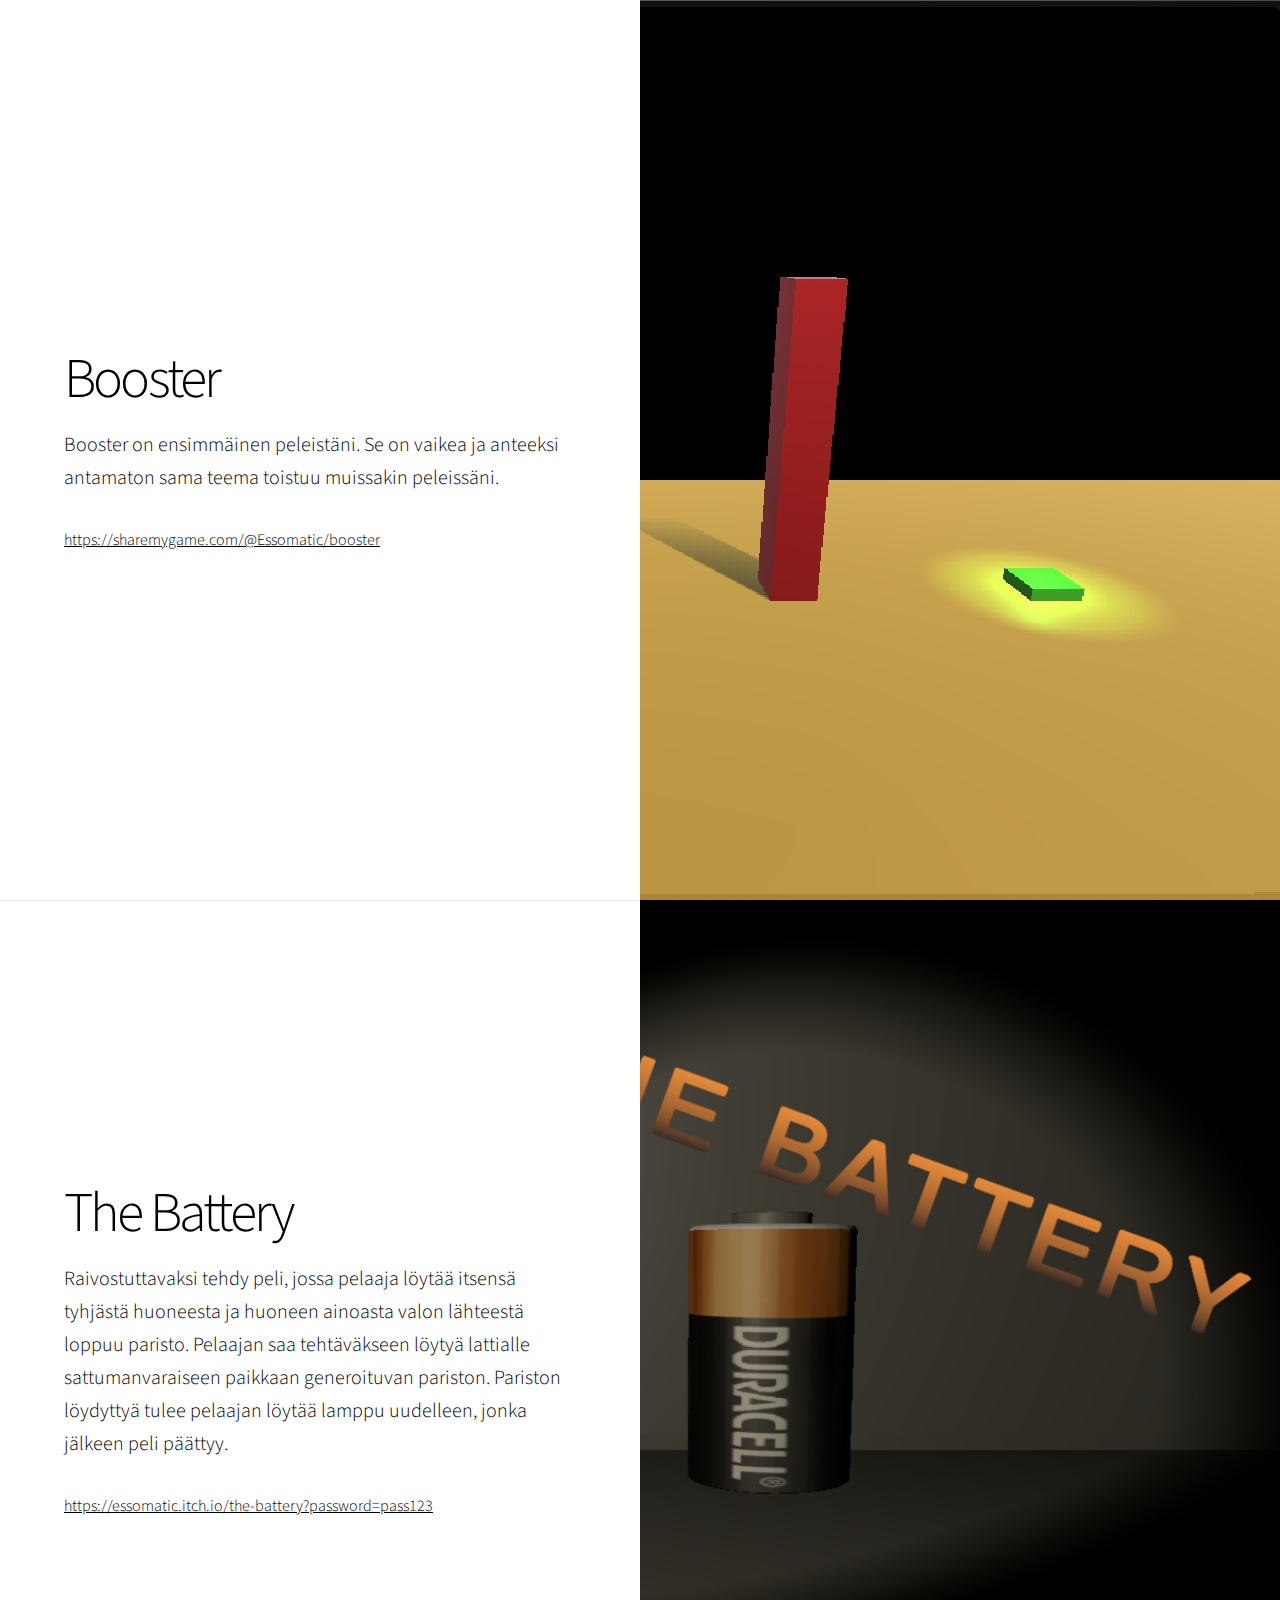
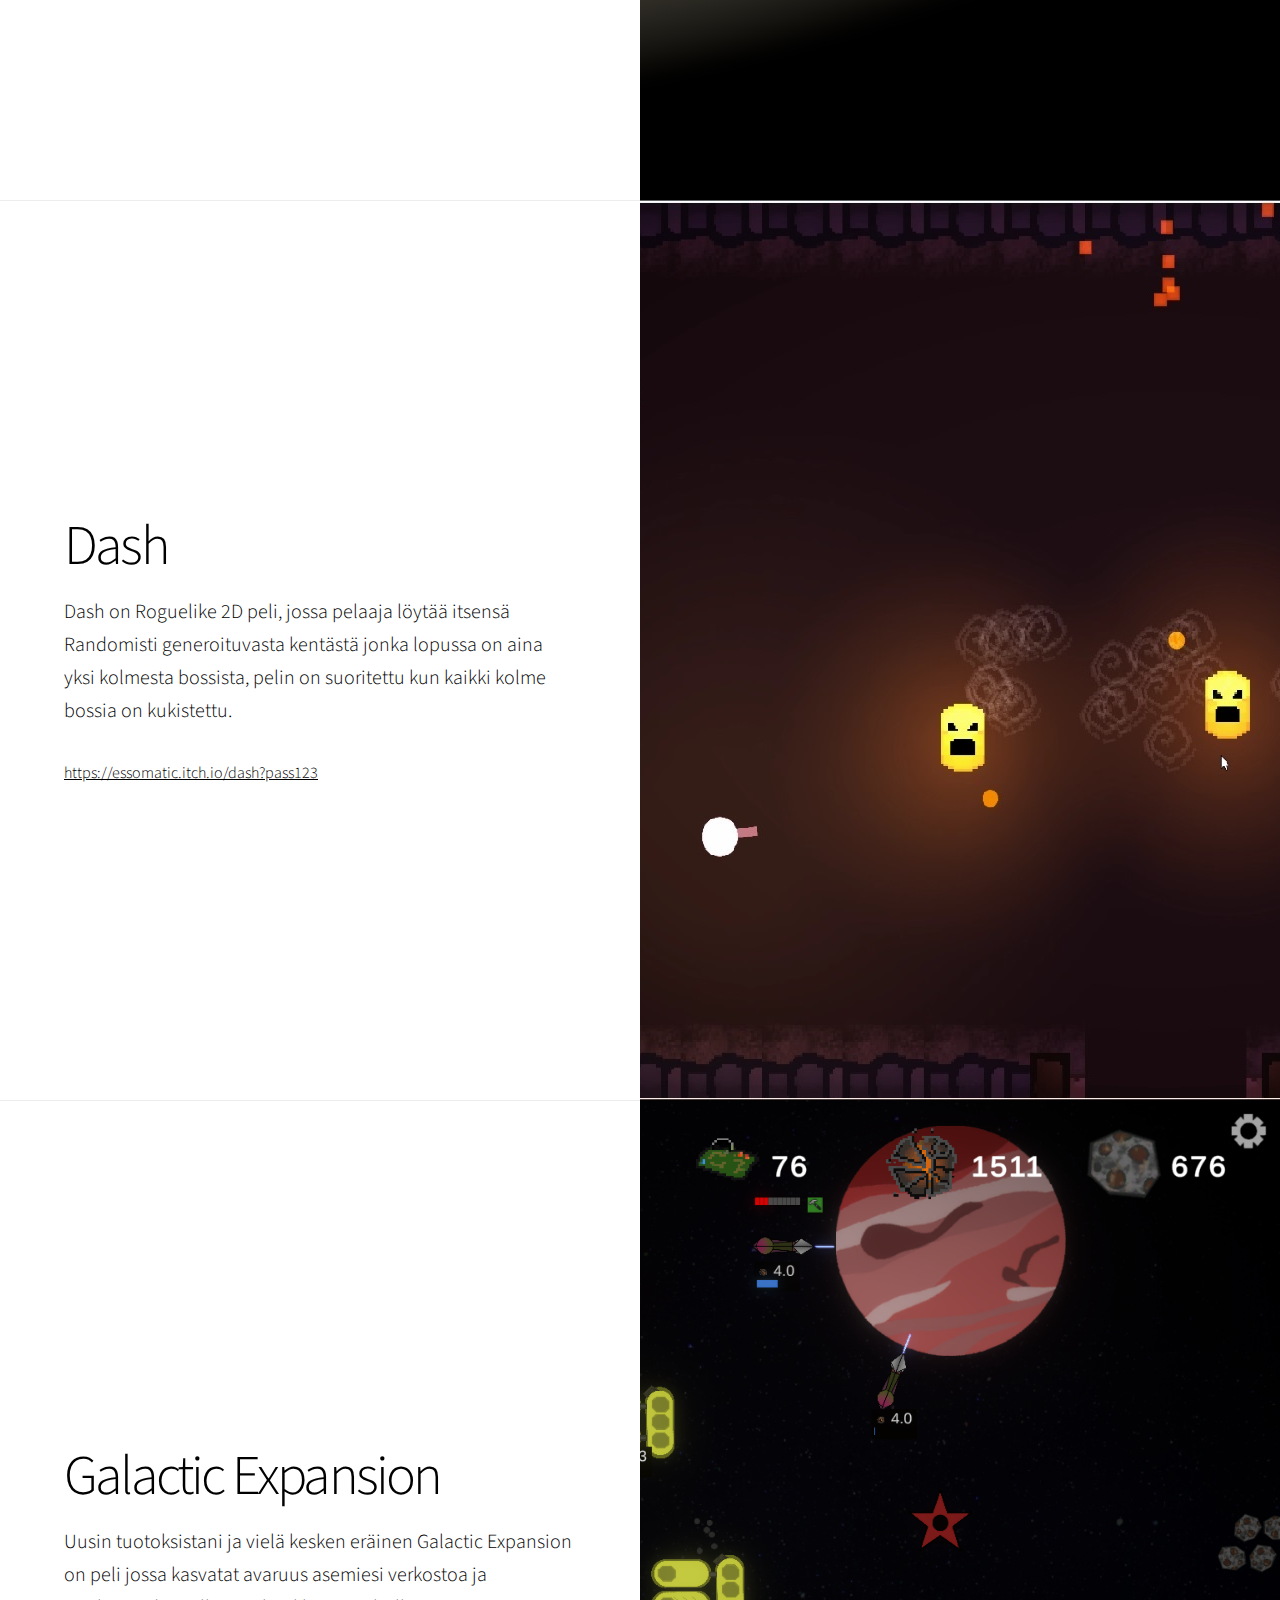
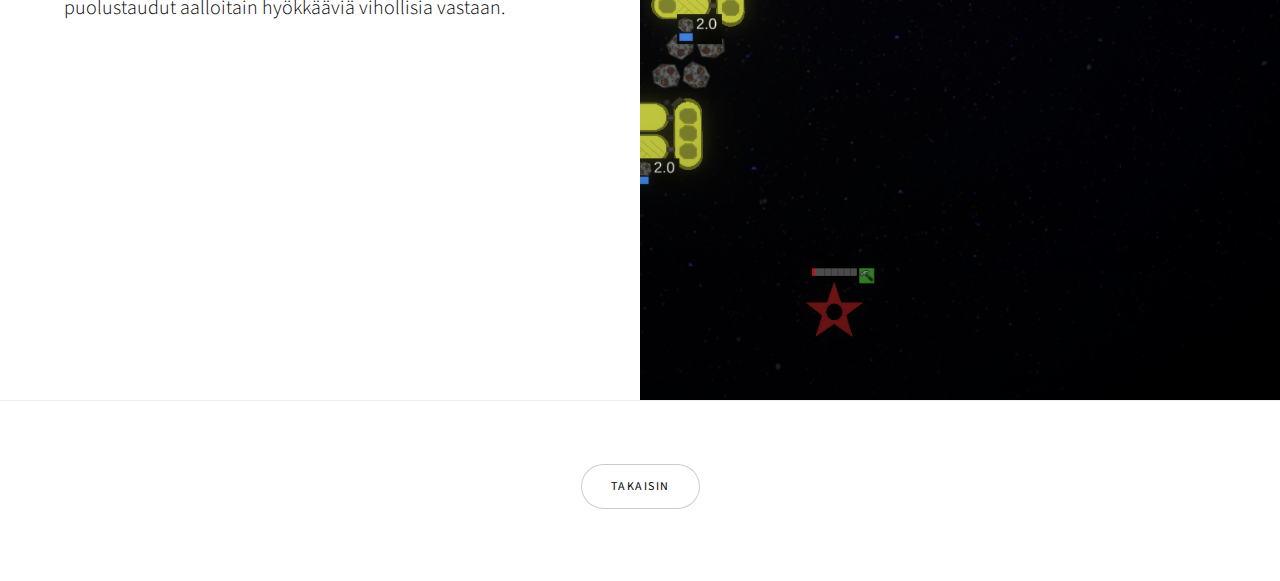
==== Games.html @ 754f5ac3 "Add files via upload" ====
<!DOCTYPE HTML>
<html>
	<head>
		<title>Portfolio</title>
		<meta charset="utf-8" />
		<meta name="viewport" content="width=device-width, initial-scale=1, user-scalable=no" />
		<link rel="stylesheet" href="assets/css/main.css" />
		<noscript><link rel="stylesheet" href="assets/css/noscript.css" /></noscript>
	</head>
	<body class="is-preload">

		<!-- Wrapper -->
			<div id="wrapper" class="divided">

					<section class="banner style1 orient-left content-align-left image-position-right fullscreen onload-image-fade-in onload-content-fade-right">
						<div class="content">
							<h1>Booster</h1>
							<p class="major">Booster on ensimmäinen peleistäni. Se on vaikea ja anteeksi antamaton sama teema toistuu muissakin peleissäni.</p>
							<a href="https://sharemygame.com/@Essomatic/booster">https://sharemygame.com/@Essomatic/booster</a>
							<ul class="actions stacked">
							</ul>
						</div>
						<div class="image">
							<img src="images/Booster.jpg" alt="" />
						</div>						
					</section>	

					<section class="banner style1 orient-left content-align-left image-position-right fullscreen onload-image-fade-in onload-content-fade-right">
						<div class="content">
							<h1>The Battery</h1>
							<p class="major">Raivostuttavaksi tehdy peli, jossa pelaaja löytää itsensä tyhjästä huoneesta ja huoneen ainoasta valon lähteestä loppuu paristo. Pelaajan saa tehtäväkseen löytyä lattialle sattumanvaraiseen paikkaan generoituvan pariston. Pariston löydyttyä tulee pelaajan löytää lamppu uudelleen, jonka jälkeen peli päättyy.</p>
							<a href="https://essomatic.itch.io/the-battery?password=pass123">https://essomatic.itch.io/the-battery?password=pass123</a>
							<ul class="actions stacked">
							</ul>
						</div>
						<div class="image">
							<img src="images/Batter2.png" alt="" />
						</div>
						
					</section>		

					<section class="banner style1 orient-left content-align-left image-position-right fullscreen onload-image-fade-in onload-content-fade-right">
						<div class="content">
							<h1>Dash</h1>
							<p class="major">Dash on Roguelike 2D peli, jossa pelaaja löytää itsensä Randomisti generoituvasta kentästä jonka lopussa on aina yksi kolmesta bossista, pelin on suoritettu kun kaikki kolme bossia on kukistettu.</p>
							<a href="https://essomatic.itch.io/dash?pass123">https://essomatic.itch.io/dash?pass123</a>
							<ul class="actions stacked">
							</ul>
						</div>
						<div class="image">
							<img src="images/Dash2.jpg" alt="" />
						</div>
					</section>	
	
					<section class="banner style1 orient-left content-align-left image-position-right fullscreen onload-image-fade-in onload-content-fade-right">
						<div class="content">
							<h1>Galactic Expansion</h1>
							<p class="major">Uusin tuotoksistani ja vielä kesken eräinen Galactic Expansion on peli jossa kasvatat avaruus asemiesi verkostoa ja puolustaudut aalloitain hyökkääviä vihollisia vastaan.  </p>
							<ul class="actions stacked">
							</ul>
						</div>
						<div class="image">
							<img src="images/GalacticExpansion.png" alt="" />
						</div>

					</section>	

					<!-- Six -->
					<section class="wrapper style1 align-center">
						<div class="inner">
							<ul class="actions stacked">
								<li><a href="/index.html" class="button">Takaisin</a></li>
							</ul>

						</div>
					</section>
			</div>

		<!-- Scripts -->
			<script src="assets/js/jquery.min.js"></script>
			<script src="assets/js/jquery.scrollex.min.js"></script>
			<script src="assets/js/jquery.scrolly.min.js"></script>
			<script src="assets/js/browser.min.js"></script>
			<script src="assets/js/breakpoints.min.js"></script>
			<script src="assets/js/util.js"></script>
			<script src="assets/js/main.js"></script>

	</body>
</html>
---- assets/css/main.css ----
@import url(fontawesome-all.min.css);
@import url("https://fonts.googleapis.com/css?family=Source+Sans+Pro:300,300i,400,400i");

/*
	Story by HTML5 UP
	html5up.net | @ajlkn
	Free for personal and commercial use under the CCA 3.0 license (html5up.net/license)
*/

html, body, div, span, applet, object,
iframe, h1, h2, h3, h4, h5, h6, p, blockquote,
pre, a, abbr, acronym, address, big, cite,
code, del, dfn, em, img, ins, kbd, q, s, samp,
small, strike, strong, sub, sup, tt, var, b,
u, i, center, dl, dt, dd, ol, ul, li, fieldset,
form, label, legend, table, caption, tbody,
tfoot, thead, tr, th, td, article, aside,
canvas, details, embed, figure, figcaption,
footer, header, hgroup, menu, nav, output, ruby,
section, summary, time, mark, audio, video {
	margin: 0;
	padding: 0;
	border: 0;
	font-size: 100%;
	font: inherit;
	vertical-align: baseline;}

article, aside, details, figcaption, figure,
footer, header, hgroup, menu, nav, section {
	display: block;}

body {
	line-height: 1;
}

ol, ul {
	list-style: none;
}

blockquote, q {
	quotes: none;
}

	blockquote:before, blockquote:after, q:before, q:after {
		content: '';
		content: none;
	}

table {
	border-collapse: collapse;
	border-spacing: 0;
}

body {
	-webkit-text-size-adjust: none;
}

mark {
	background-color: transparent;
	color: inherit;
}

input::-moz-focus-inner {
	border: 0;
	padding: 0;
}

input, select, textarea {
	-moz-appearance: none;
	-webkit-appearance: none;
	-ms-appearance: none;
	appearance: none;
}

/* Basic */

	@-ms-viewport {
		width: device-width;
	}

	body {
		-ms-overflow-style: scrollbar;
	}

	@media screen and (max-width: 480px) {

		html, body {
			min-width: 320px;
		}

	}

	html {
		box-sizing: border-box;
	}

	*, *:before, *:after {
		box-sizing: inherit;
	}

	body {
		background: #ffffff;
	}

		body.is-preload *, body.is-preload *:before, body.is-preload *:after {
			-moz-animation: none !important;
			-webkit-animation: none !important;
			-ms-animation: none !important;
			animation: none !important;
			-moz-transition: none !important;
			-webkit-transition: none !important;
			-ms-transition: none !important;
			transition: none !important;
		}

/* Type */

	html {
		font-size: 18pt;
	}

		@media screen and (max-width: 1680px) {

			html {
				font-size: 14pt;
			}

		}

		@media screen and (max-width: 1280px) {

			html {
				font-size: 12pt;
			}

		}

		@media screen and (max-width: 736px) {

			html {
				font-size: 11pt;
			}

		}

		@media screen and (max-width: 360px) {

			html {
				font-size: 10pt;
			}

		}

	body {
		background-color: #ffffff;
		color: #000000;
	}

	body, input, select, textarea {
		font-family: "Source Sans Pro", Helvetica, sans-serif;
		font-size: 1rem;
		font-weight: 300;
		line-height: 1.65;
	}

	a {
		-moz-transition: color 0.2s ease-in-out;
		-webkit-transition: color 0.2s ease-in-out;
		-ms-transition: color 0.2s ease-in-out;
		transition: color 0.2s ease-in-out;
		text-decoration: underline;
	}

		a:hover {
			text-decoration: none;
		}

	strong, b {
		font-weight: 400;
	}

	em, i {
		font-style: italic;
	}

	p {
		margin: 0 0 2rem 0;
	}

		p.major {
			font-size: 1.25rem;
		}

	h1, h2, h3, h4, h5, h6 {
		font-weight: 300;
		line-height: 1.375;
		letter-spacing: -0.05em;
		margin: 0 0 1rem 0;
	}

		h1 a, h2 a, h3 a, h4 a, h5 a, h6 a {
			color: inherit;
			text-decoration: none;
		}

	h1 {
		font-size: 3.5rem;
		line-height: 1.2;
	}

	h2 {
		font-size: 2.25rem;
	}

	h3 {
		font-size: 1.5rem;
	}

	h4 {
		font-size: 1.1rem;
	}

	h5 {
		font-size: 0.9rem;
	}

	h6 {
		font-size: 0.7rem;
	}

	sub {
		font-size: 0.8rem;
		position: relative;
		top: 0.5rem;
	}

	sup {
		font-size: 0.8rem;
		position: relative;
		top: -0.5rem;
	}

	blockquote {
		border-left: solid 4px;
		font-style: italic;
		margin: 0 0 2rem 0;
		padding: 0.5rem 0 0.5rem 2rem;
	}

	code {
		border-radius: 4px;
		font-family: "Courier New", monospace;
		font-size: 0.9em;
		margin: 0 0.25rem;
		padding: 0.25rem 0.325rem;
	}

	pre {
		-webkit-overflow-scrolling: touch;
		font-family: "Courier New", monospace;
		font-size: 0.9em;
		margin: 0 0 2rem 0;
	}

		pre code {
			display: block;
			line-height: 1.5;
			padding: 0.75rem 1rem;
			overflow-x: auto;
		}

	hr {
		border: 0;
		border-bottom: solid 1px;
		margin: 2.5rem 0;
	}

		hr.major {
			margin: 3.5rem 0;
		}

	.align-left {
		text-align: left;
	}

	.align-center {
		text-align: center;
	}

	.align-right {
		text-align: right;
	}

	@media screen and (max-width: 736px) {

		p.major {
			font-size: 1.1rem;
		}

		h1 {
			font-size: 2.5rem;
		}

		h2 {
			font-size: 2rem;
		}

		h3 {
			font-size: 1.25rem;
		}

		h4 {
			font-size: 1rem;
		}

	}

	input, select, textarea {
		color: #000000;
	}

	a {
		color: #000000;
	}

		a:hover {
			color: #47D3E5;
		}

	strong, b {
		color: #000000;
	}

	h1, h2, h3, h4, h5, h6 {
		color: #000000;
	}

	blockquote {
		border-left-color: rgba(0, 0, 0, 0.2);
	}

	code {
		background: rgba(0, 0, 0, 0.05);
		border-color: rgba(0, 0, 0, 0.2);
	}

	hr {
		border-bottom-color: rgba(0, 0, 0, 0.2);
	}

/* Row */

	.row {
		display: flex;
		flex-wrap: wrap;
		box-sizing: border-box;
		align-items: stretch;
	}

		.row > * {
			box-sizing: border-box;
		}

		.row.gtr-uniform > * > :last-child {
			margin-bottom: 0;
		}

		.row.aln-left {
			justify-content: flex-start;
		}

		.row.aln-center {
			justify-content: center;
		}

		.row.aln-right {
			justify-content: flex-end;
		}

		.row.aln-top {
			align-items: flex-start;
		}

		.row.aln-middle {
			align-items: center;
		}

		.row.aln-bottom {
			align-items: flex-end;
		}

		.row > .imp {
			order: -1;
		}

		.row > .col-1 {
			width: 8.33333%;
		}

		.row > .off-1 {
			margin-left: 8.33333%;
		}

		.row > .col-2 {
			width: 16.66667%;
		}

		.row > .off-2 {
			margin-left: 16.66667%;
		}

		.row > .col-3 {
			width: 25%;
		}

		.row > .off-3 {
			margin-left: 25%;
		}

		.row > .col-4 {
			width: 33.33333%;
		}

		.row > .off-4 {
			margin-left: 33.33333%;
		}

		.row > .col-5 {
			width: 41.66667%;
		}

		.row > .off-5 {
			margin-left: 41.66667%;
		}

		.row > .col-6 {
			width: 50%;
		}

		.row > .off-6 {
			margin-left: 50%;
		}

		.row > .col-7 {
			width: 58.33333%;
		}

		.row > .off-7 {
			margin-left: 58.33333%;
		}

		.row > .col-8 {
			width: 66.66667%;
		}

		.row > .off-8 {
			margin-left: 66.66667%;
		}

		.row > .col-9 {
			width: 75%;
		}

		.row > .off-9 {
			margin-left: 75%;
		}

		.row > .col-10 {
			width: 83.33333%;
		}

		.row > .off-10 {
			margin-left: 83.33333%;
		}

		.row > .col-11 {
			width: 91.66667%;
		}

		.row > .off-11 {
			margin-left: 91.66667%;
		}

		.row > .col-12 {
			width: 100%;
		}

		.row > .off-12 {
			margin-left: 100%;
		}

		.row.gtr-0 {
			margin-top: 0;
			margin-left: 0rem;
		}

			.row.gtr-0 > * {
				padding: 0 0 0 0rem;
			}

			.row.gtr-0.gtr-uniform {
				margin-top: 0rem;
			}

				.row.gtr-0.gtr-uniform > * {
					padding-top: 0rem;
				}

		.row.gtr-25 {
			margin-top: 0;
			margin-left: -0.5rem;
		}

			.row.gtr-25 > * {
				padding: 0 0 0 0.5rem;
			}

			.row.gtr-25.gtr-uniform {
				margin-top: -0.5rem;
			}

				.row.gtr-25.gtr-uniform > * {
					padding-top: 0.5rem;
				}

		.row.gtr-50 {
			margin-top: 0;
			margin-left: -1rem;
		}

			.row.gtr-50 > * {
				padding: 0 0 0 1rem;
			}

			.row.gtr-50.gtr-uniform {
				margin-top: -1rem;
			}

				.row.gtr-50.gtr-uniform > * {
					padding-top: 1rem;
				}

		.row {
			margin-top: 0;
			margin-left: -2rem;
		}

			.row > * {
				padding: 0 0 0 2rem;
			}

			.row.gtr-uniform {
				margin-top: -2rem;
			}

				.row.gtr-uniform > * {
					padding-top: 2rem;
				}

		.row.gtr-150 {
			margin-top: 0;
			margin-left: -3rem;
		}

			.row.gtr-150 > * {
				padding: 0 0 0 3rem;
			}

			.row.gtr-150.gtr-uniform {
				margin-top: -3rem;
			}

				.row.gtr-150.gtr-uniform > * {
					padding-top: 3rem;
				}

		.row.gtr-200 {
			margin-top: 0;
			margin-left: -4rem;
		}

			.row.gtr-200 > * {
				padding: 0 0 0 4rem;
			}

			.row.gtr-200.gtr-uniform {
				margin-top: -4rem;
			}

				.row.gtr-200.gtr-uniform > * {
					padding-top: 4rem;
				}

		@media screen and (max-width: 1680px) {

			.row {
				display: flex;
				flex-wrap: wrap;
				box-sizing: border-box;
				align-items: stretch;
			}

				.row > * {
					box-sizing: border-box;
				}

				.row.gtr-uniform > * > :last-child {
					margin-bottom: 0;
				}

				.row.aln-left {
					justify-content: flex-start;
				}

				.row.aln-center {
					justify-content: center;
				}

				.row.aln-right {
					justify-content: flex-end;
				}

				.row.aln-top {
					align-items: flex-start;
				}

				.row.aln-middle {
					align-items: center;
				}

				.row.aln-bottom {
					align-items: flex-end;
				}

				.row > .imp-xlarge {
					order: -1;
				}

				.row > .col-1-xlarge {
					width: 8.33333%;
				}

				.row > .off-1-xlarge {
					margin-left: 8.33333%;
				}

				.row > .col-2-xlarge {
					width: 16.66667%;
				}

				.row > .off-2-xlarge {
					margin-left: 16.66667%;
				}

				.row > .col-3-xlarge {
					width: 25%;
				}

				.row > .off-3-xlarge {
					margin-left: 25%;
				}

				.row > .col-4-xlarge {
					width: 33.33333%;
				}

				.row > .off-4-xlarge {
					margin-left: 33.33333%;
				}

				.row > .col-5-xlarge {
					width: 41.66667%;
				}

				.row > .off-5-xlarge {
					margin-left: 41.66667%;
				}

				.row > .col-6-xlarge {
					width: 50%;
				}

				.row > .off-6-xlarge {
					margin-left: 50%;
				}

				.row > .col-7-xlarge {
					width: 58.33333%;
				}

				.row > .off-7-xlarge {
					margin-left: 58.33333%;
				}

				.row > .col-8-xlarge {
					width: 66.66667%;
				}

				.row > .off-8-xlarge {
					margin-left: 66.66667%;
				}

				.row > .col-9-xlarge {
					width: 75%;
				}

				.row > .off-9-xlarge {
					margin-left: 75%;
				}

				.row > .col-10-xlarge {
					width: 83.33333%;
				}

				.row > .off-10-xlarge {
					margin-left: 83.33333%;
				}

				.row > .col-11-xlarge {
					width: 91.66667%;
				}

				.row > .off-11-xlarge {
					margin-left: 91.66667%;
				}

				.row > .col-12-xlarge {
					width: 100%;
				}

				.row > .off-12-xlarge {
					margin-left: 100%;
				}

				.row.gtr-0 {
					margin-top: 0;
					margin-left: 0rem;
				}

					.row.gtr-0 > * {
						padding: 0 0 0 0rem;
					}

					.row.gtr-0.gtr-uniform {
						margin-top: 0rem;
					}

						.row.gtr-0.gtr-uniform > * {
							padding-top: 0rem;
						}

				.row.gtr-25 {
					margin-top: 0;
					margin-left: -0.5rem;
				}

					.row.gtr-25 > * {
						padding: 0 0 0 0.5rem;
					}

					.row.gtr-25.gtr-uniform {
						margin-top: -0.5rem;
					}

						.row.gtr-25.gtr-uniform > * {
							padding-top: 0.5rem;
						}

				.row.gtr-50 {
					margin-top: 0;
					margin-left: -1rem;
				}

					.row.gtr-50 > * {
						padding: 0 0 0 1rem;
					}

					.row.gtr-50.gtr-uniform {
						margin-top: -1rem;
					}

						.row.gtr-50.gtr-uniform > * {
							padding-top: 1rem;
						}

				.row {
					margin-top: 0;
					margin-left: -2rem;
				}

					.row > * {
						padding: 0 0 0 2rem;
					}

					.row.gtr-uniform {
						margin-top: -2rem;
					}

						.row.gtr-uniform > * {
							padding-top: 2rem;
						}

				.row.gtr-150 {
					margin-top: 0;
					margin-left: -3rem;
				}

					.row.gtr-150 > * {
						padding: 0 0 0 3rem;
					}

					.row.gtr-150.gtr-uniform {
						margin-top: -3rem;
					}

						.row.gtr-150.gtr-uniform > * {
							padding-top: 3rem;
						}

				.row.gtr-200 {
					margin-top: 0;
					margin-left: -4rem;
				}

					.row.gtr-200 > * {
						padding: 0 0 0 4rem;
					}

					.row.gtr-200.gtr-uniform {
						margin-top: -4rem;
					}

						.row.gtr-200.gtr-uniform > * {
							padding-top: 4rem;
						}

		}

		@media screen and (max-width: 1280px) {

			.row {
				display: flex;
				flex-wrap: wrap;
				box-sizing: border-box;
				align-items: stretch;
			}

				.row > * {
					box-sizing: border-box;
				}

				.row.gtr-uniform > * > :last-child {
					margin-bottom: 0;
				}

				.row.aln-left {
					justify-content: flex-start;
				}

				.row.aln-center {
					justify-content: center;
				}

				.row.aln-right {
					justify-content: flex-end;
				}

				.row.aln-top {
					align-items: flex-start;
				}

				.row.aln-middle {
					align-items: center;
				}

				.row.aln-bottom {
					align-items: flex-end;
				}

				.row > .imp-large {
					order: -1;
				}

				.row > .col-1-large {
					width: 8.33333%;
				}

				.row > .off-1-large {
					margin-left: 8.33333%;
				}

				.row > .col-2-large {
					width: 16.66667%;
				}

				.row > .off-2-large {
					margin-left: 16.66667%;
				}

				.row > .col-3-large {
					width: 25%;
				}

				.row > .off-3-large {
					margin-left: 25%;
				}

				.row > .col-4-large {
					width: 33.33333%;
				}

				.row > .off-4-large {
					margin-left: 33.33333%;
				}

				.row > .col-5-large {
					width: 41.66667%;
				}

				.row > .off-5-large {
					margin-left: 41.66667%;
				}

				.row > .col-6-large {
					width: 50%;
				}

				.row > .off-6-large {
					margin-left: 50%;
				}

				.row > .col-7-large {
					width: 58.33333%;
				}

				.row > .off-7-large {
					margin-left: 58.33333%;
				}

				.row > .col-8-large {
					width: 66.66667%;
				}

				.row > .off-8-large {
					margin-left: 66.66667%;
				}

				.row > .col-9-large {
					width: 75%;
				}

				.row > .off-9-large {
					margin-left: 75%;
				}

				.row > .col-10-large {
					width: 83.33333%;
				}

				.row > .off-10-large {
					margin-left: 83.33333%;
				}

				.row > .col-11-large {
					width: 91.66667%;
				}

				.row > .off-11-large {
					margin-left: 91.66667%;
				}

				.row > .col-12-large {
					width: 100%;
				}

				.row > .off-12-large {
					margin-left: 100%;
				}

				.row.gtr-0 {
					margin-top: 0;
					margin-left: 0rem;
				}

					.row.gtr-0 > * {
						padding: 0 0 0 0rem;
					}

					.row.gtr-0.gtr-uniform {
						margin-top: 0rem;
					}

						.row.gtr-0.gtr-uniform > * {
							padding-top: 0rem;
						}

				.row.gtr-25 {
					margin-top: 0;
					margin-left: -0.5rem;
				}

					.row.gtr-25 > * {
						padding: 0 0 0 0.5rem;
					}

					.row.gtr-25.gtr-uniform {
						margin-top: -0.5rem;
					}

						.row.gtr-25.gtr-uniform > * {
							padding-top: 0.5rem;
						}

				.row.gtr-50 {
					margin-top: 0;
					margin-left: -1rem;
				}

					.row.gtr-50 > * {
						padding: 0 0 0 1rem;
					}

					.row.gtr-50.gtr-uniform {
						margin-top: -1rem;
					}

						.row.gtr-50.gtr-uniform > * {
							padding-top: 1rem;
						}

				.row {
					margin-top: 0;
					margin-left: -2rem;
				}

					.row > * {
						padding: 0 0 0 2rem;
					}

					.row.gtr-uniform {
						margin-top: -2rem;
					}

						.row.gtr-uniform > * {
							padding-top: 2rem;
						}

				.row.gtr-150 {
					margin-top: 0;
					margin-left: -3rem;
				}

					.row.gtr-150 > * {
						padding: 0 0 0 3rem;
					}

					.row.gtr-150.gtr-uniform {
						margin-top: -3rem;
					}

						.row.gtr-150.gtr-uniform > * {
							padding-top: 3rem;
						}

				.row.gtr-200 {
					margin-top: 0;
					margin-left: -4rem;
				}

					.row.gtr-200 > * {
						padding: 0 0 0 4rem;
					}

					.row.gtr-200.gtr-uniform {
						margin-top: -4rem;
					}

						.row.gtr-200.gtr-uniform > * {
							padding-top: 4rem;
						}

		}

		@media screen and (max-width: 980px) {

			.row {
				display: flex;
				flex-wrap: wrap;
				box-sizing: border-box;
				align-items: stretch;
			}

				.row > * {
					box-sizing: border-box;
				}

				.row.gtr-uniform > * > :last-child {
					margin-bottom: 0;
				}

				.row.aln-left {
					justify-content: flex-start;
				}

				.row.aln-center {
					justify-content: center;
				}

				.row.aln-right {
					justify-content: flex-end;
				}

				.row.aln-top {
					align-items: flex-start;
				}

				.row.aln-middle {
					align-items: center;
				}

				.row.aln-bottom {
					align-items: flex-end;
				}

				.row > .imp-medium {
					order: -1;
				}

				.row > .col-1-medium {
					width: 8.33333%;
				}

				.row > .off-1-medium {
					margin-left: 8.33333%;
				}

				.row > .col-2-medium {
					width: 16.66667%;
				}

				.row > .off-2-medium {
					margin-left: 16.66667%;
				}

				.row > .col-3-medium {
					width: 25%;
				}

				.row > .off-3-medium {
					margin-left: 25%;
				}

				.row > .col-4-medium {
					width: 33.33333%;
				}

				.row > .off-4-medium {
					margin-left: 33.33333%;
				}

				.row > .col-5-medium {
					width: 41.66667%;
				}

				.row > .off-5-medium {
					margin-left: 41.66667%;
				}

				.row > .col-6-medium {
					width: 50%;
				}

				.row > .off-6-medium {
					margin-left: 50%;
				}

				.row > .col-7-medium {
					width: 58.33333%;
				}

				.row > .off-7-medium {
					margin-left: 58.33333%;
				}

				.row > .col-8-medium {
					width: 66.66667%;
				}

				.row > .off-8-medium {
					margin-left: 66.66667%;
				}

				.row > .col-9-medium {
					width: 75%;
				}

				.row > .off-9-medium {
					margin-left: 75%;
				}

				.row > .col-10-medium {
					width: 83.33333%;
				}

				.row > .off-10-medium {
					margin-left: 83.33333%;
				}

				.row > .col-11-medium {
					width: 91.66667%;
				}

				.row > .off-11-medium {
					margin-left: 91.66667%;
				}

				.row > .col-12-medium {
					width: 100%;
				}

				.row > .off-12-medium {
					margin-left: 100%;
				}

				.row.gtr-0 {
					margin-top: 0;
					margin-left: 0rem;
				}

					.row.gtr-0 > * {
						padding: 0 0 0 0rem;
					}

					.row.gtr-0.gtr-uniform {
						margin-top: 0rem;
					}

						.row.gtr-0.gtr-uniform > * {
							padding-top: 0rem;
						}

				.row.gtr-25 {
					margin-top: 0;
					margin-left: -0.5rem;
				}

					.row.gtr-25 > * {
						padding: 0 0 0 0.5rem;
					}

					.row.gtr-25.gtr-uniform {
						margin-top: -0.5rem;
					}

						.row.gtr-25.gtr-uniform > * {
							padding-top: 0.5rem;
						}

				.row.gtr-50 {
					margin-top: 0;
					margin-left: -1rem;
				}

					.row.gtr-50 > * {
						padding: 0 0 0 1rem;
					}

					.row.gtr-50.gtr-uniform {
						margin-top: -1rem;
					}

						.row.gtr-50.gtr-uniform > * {
							padding-top: 1rem;
						}

				.row {
					margin-top: 0;
					margin-left: -2rem;
				}

					.row > * {
						padding: 0 0 0 2rem;
					}

					.row.gtr-uniform {
						margin-top: -2rem;
					}

						.row.gtr-uniform > * {
							padding-top: 2rem;
						}

				.row.gtr-150 {
					margin-top: 0;
					margin-left: -3rem;
				}

					.row.gtr-150 > * {
						padding: 0 0 0 3rem;
					}

					.row.gtr-150.gtr-uniform {
						margin-top: -3rem;
					}

						.row.gtr-150.gtr-uniform > * {
							padding-top: 3rem;
						}

				.row.gtr-200 {
					margin-top: 0;
					margin-left: -4rem;
				}

					.row.gtr-200 > * {
						padding: 0 0 0 4rem;
					}

					.row.gtr-200.gtr-uniform {
						margin-top: -4rem;
					}

						.row.gtr-200.gtr-uniform > * {
							padding-top: 4rem;
						}

		}

		@media screen and (max-width: 736px) {

			.row {
				display: flex;
				flex-wrap: wrap;
				box-sizing: border-box;
				align-items: stretch;
			}

				.row > * {
					box-sizing: border-box;
				}

				.row.gtr-uniform > * > :last-child {
					margin-bottom: 0;
				}

				.row.aln-left {
					justify-content: flex-start;
				}

				.row.aln-center {
					justify-content: center;
				}

				.row.aln-right {
					justify-content: flex-end;
				}

				.row.aln-top {
					align-items: flex-start;
				}

				.row.aln-middle {
					align-items: center;
				}

				.row.aln-bottom {
					align-items: flex-end;
				}

				.row > .imp-small {
					order: -1;
				}

				.row > .col-1-small {
					width: 8.33333%;
				}

				.row > .off-1-small {
					margin-left: 8.33333%;
				}

				.row > .col-2-small {
					width: 16.66667%;
				}

				.row > .off-2-small {
					margin-left: 16.66667%;
				}

				.row > .col-3-small {
					width: 25%;
				}

				.row > .off-3-small {
					margin-left: 25%;
				}

				.row > .col-4-small {
					width: 33.33333%;
				}

				.row > .off-4-small {
					margin-left: 33.33333%;
				}

				.row > .col-5-small {
					width: 41.66667%;
				}

				.row > .off-5-small {
					margin-left: 41.66667%;
				}

				.row > .col-6-small {
					width: 50%;
				}

				.row > .off-6-small {
					margin-left: 50%;
				}

				.row > .col-7-small {
					width: 58.33333%;
				}

				.row > .off-7-small {
					margin-left: 58.33333%;
				}

				.row > .col-8-small {
					width: 66.66667%;
				}

				.row > .off-8-small {
					margin-left: 66.66667%;
				}

				.row > .col-9-small {
					width: 75%;
				}

				.row > .off-9-small {
					margin-left: 75%;
				}

				.row > .col-10-small {
					width: 83.33333%;
				}

				.row > .off-10-small {
					margin-left: 83.33333%;
				}

				.row > .col-11-small {
					width: 91.66667%;
				}

				.row > .off-11-small {
					margin-left: 91.66667%;
				}

				.row > .col-12-small {
					width: 100%;
				}

				.row > .off-12-small {
					margin-left: 100%;
				}

				.row.gtr-0 {
					margin-top: 0;
					margin-left: 0rem;
				}

					.row.gtr-0 > * {
						padding: 0 0 0 0rem;
					}

					.row.gtr-0.gtr-uniform {
						margin-top: 0rem;
					}

						.row.gtr-0.gtr-uniform > * {
							padding-top: 0rem;
						}

				.row.gtr-25 {
					margin-top: 0;
					margin-left: -0.5rem;
				}

					.row.gtr-25 > * {
						padding: 0 0 0 0.5rem;
					}

					.row.gtr-25.gtr-uniform {
						margin-top: -0.5rem;
					}

						.row.gtr-25.gtr-uniform > * {
							padding-top: 0.5rem;
						}

				.row.gtr-50 {
					margin-top: 0;
					margin-left: -1rem;
				}

					.row.gtr-50 > * {
						padding: 0 0 0 1rem;
					}

					.row.gtr-50.gtr-uniform {
						margin-top: -1rem;
					}

						.row.gtr-50.gtr-uniform > * {
							padding-top: 1rem;
						}

				.row {
					margin-top: 0;
					margin-left: -2rem;
				}

					.row > * {
						padding: 0 0 0 2rem;
					}

					.row.gtr-uniform {
						margin-top: -2rem;
					}

						.row.gtr-uniform > * {
							padding-top: 2rem;
						}

				.row.gtr-150 {
					margin-top: 0;
					margin-left: -3rem;
				}

					.row.gtr-150 > * {
						padding: 0 0 0 3rem;
					}

					.row.gtr-150.gtr-uniform {
						margin-top: -3rem;
					}

						.row.gtr-150.gtr-uniform > * {
							padding-top: 3rem;
						}

				.row.gtr-200 {
					margin-top: 0;
					margin-left: -4rem;
				}

					.row.gtr-200 > * {
						padding: 0 0 0 4rem;
					}

					.row.gtr-200.gtr-uniform {
						margin-top: -4rem;
					}

						.row.gtr-200.gtr-uniform > * {
							padding-top: 4rem;
						}

		}

		@media screen and (max-width: 480px) {

			.row {
				display: flex;
				flex-wrap: wrap;
				box-sizing: border-box;
				align-items: stretch;
			}

				.row > * {
					box-sizing: border-box;
				}

				.row.gtr-uniform > * > :last-child {
					margin-bottom: 0;
				}

				.row.aln-left {
					justify-content: flex-start;
				}

				.row.aln-center {
					justify-content: center;
				}

				.row.aln-right {
					justify-content: flex-end;
				}

				.row.aln-top {
					align-items: flex-start;
				}

				.row.aln-middle {
					align-items: center;
				}

				.row.aln-bottom {
					align-items: flex-end;
				}

				.row > .imp-xsmall {
					order: -1;
				}

				.row > .col-1-xsmall {
					width: 8.33333%;
				}

				.row > .off-1-xsmall {
					margin-left: 8.33333%;
				}

				.row > .col-2-xsmall {
					width: 16.66667%;
				}

				.row > .off-2-xsmall {
					margin-left: 16.66667%;
				}

				.row > .col-3-xsmall {
					width: 25%;
				}

				.row > .off-3-xsmall {
					margin-left: 25%;
				}

				.row > .col-4-xsmall {
					width: 33.33333%;
				}

				.row > .off-4-xsmall {
					margin-left: 33.33333%;
				}

				.row > .col-5-xsmall {
					width: 41.66667%;
				}

				.row > .off-5-xsmall {
					margin-left: 41.66667%;
				}

				.row > .col-6-xsmall {
					width: 50%;
				}

				.row > .off-6-xsmall {
					margin-left: 50%;
				}

				.row > .col-7-xsmall {
					width: 58.33333%;
				}

				.row > .off-7-xsmall {
					margin-left: 58.33333%;
				}

				.row > .col-8-xsmall {
					width: 66.66667%;
				}

				.row > .off-8-xsmall {
					margin-left: 66.66667%;
				}

				.row > .col-9-xsmall {
					width: 75%;
				}

				.row > .off-9-xsmall {
					margin-left: 75%;
				}

				.row > .col-10-xsmall {
					width: 83.33333%;
				}

				.row > .off-10-xsmall {
					margin-left: 83.33333%;
				}

				.row > .col-11-xsmall {
					width: 91.66667%;
				}

				.row > .off-11-xsmall {
					margin-left: 91.66667%;
				}

				.row > .col-12-xsmall {
					width: 100%;
				}

				.row > .off-12-xsmall {
					margin-left: 100%;
				}

				.row.gtr-0 {
					margin-top: 0;
					margin-left: 0rem;
				}

					.row.gtr-0 > * {
						padding: 0 0 0 0rem;
					}

					.row.gtr-0.gtr-uniform {
						margin-top: 0rem;
					}

						.row.gtr-0.gtr-uniform > * {
							padding-top: 0rem;
						}

				.row.gtr-25 {
					margin-top: 0;
					margin-left: -0.5rem;
				}

					.row.gtr-25 > * {
						padding: 0 0 0 0.5rem;
					}

					.row.gtr-25.gtr-uniform {
						margin-top: -0.5rem;
					}

						.row.gtr-25.gtr-uniform > * {
							padding-top: 0.5rem;
						}

				.row.gtr-50 {
					margin-top: 0;
					margin-left: -1rem;
				}

					.row.gtr-50 > * {
						padding: 0 0 0 1rem;
					}

					.row.gtr-50.gtr-uniform {
						margin-top: -1rem;
					}

						.row.gtr-50.gtr-uniform > * {
							padding-top: 1rem;
						}

				.row {
					margin-top: 0;
					margin-left: -2rem;
				}

					.row > * {
						padding: 0 0 0 2rem;
					}

					.row.gtr-uniform {
						margin-top: -2rem;
					}

						.row.gtr-uniform > * {
							padding-top: 2rem;
						}

				.row.gtr-150 {
					margin-top: 0;
					margin-left: -3rem;
				}

					.row.gtr-150 > * {
						padding: 0 0 0 3rem;
					}

					.row.gtr-150.gtr-uniform {
						margin-top: -3rem;
					}

						.row.gtr-150.gtr-uniform > * {
							padding-top: 3rem;
						}

				.row.gtr-200 {
					margin-top: 0;
					margin-left: -4rem;
				}

					.row.gtr-200 > * {
						padding: 0 0 0 4rem;
					}

					.row.gtr-200.gtr-uniform {
						margin-top: -4rem;
					}

						.row.gtr-200.gtr-uniform > * {
							padding-top: 4rem;
						}

		}

		@media screen and (max-width: 360px) {

			.row {
				display: flex;
				flex-wrap: wrap;
				box-sizing: border-box;
				align-items: stretch;
			}

				.row > * {
					box-sizing: border-box;
				}

				.row.gtr-uniform > * > :last-child {
					margin-bottom: 0;
				}

				.row.aln-left {
					justify-content: flex-start;
				}

				.row.aln-center {
					justify-content: center;
				}

				.row.aln-right {
					justify-content: flex-end;
				}

				.row.aln-top {
					align-items: flex-start;
				}

				.row.aln-middle {
					align-items: center;
				}

				.row.aln-bottom {
					align-items: flex-end;
				}

				.row > .imp-xxsmall {
					order: -1;
				}

				.row > .col-1-xxsmall {
					width: 8.33333%;
				}

				.row > .off-1-xxsmall {
					margin-left: 8.33333%;
				}

				.row > .col-2-xxsmall {
					width: 16.66667%;
				}

				.row > .off-2-xxsmall {
					margin-left: 16.66667%;
				}

				.row > .col-3-xxsmall {
					width: 25%;
				}

				.row > .off-3-xxsmall {
					margin-left: 25%;
				}

				.row > .col-4-xxsmall {
					width: 33.33333%;
				}

				.row > .off-4-xxsmall {
					margin-left: 33.33333%;
				}

				.row > .col-5-xxsmall {
					width: 41.66667%;
				}

				.row > .off-5-xxsmall {
					margin-left: 41.66667%;
				}

				.row > .col-6-xxsmall {
					width: 50%;
				}

				.row > .off-6-xxsmall {
					margin-left: 50%;
				}

				.row > .col-7-xxsmall {
					width: 58.33333%;
				}

				.row > .off-7-xxsmall {
					margin-left: 58.33333%;
				}

				.row > .col-8-xxsmall {
					width: 66.66667%;
				}

				.row > .off-8-xxsmall {
					margin-left: 66.66667%;
				}

				.row > .col-9-xxsmall {
					width: 75%;
				}

				.row > .off-9-xxsmall {
					margin-left: 75%;
				}

				.row > .col-10-xxsmall {
					width: 83.33333%;
				}

				.row > .off-10-xxsmall {
					margin-left: 83.33333%;
				}

				.row > .col-11-xxsmall {
					width: 91.66667%;
				}

				.row > .off-11-xxsmall {
					margin-left: 91.66667%;
				}

				.row > .col-12-xxsmall {
					width: 100%;
				}

				.row > .off-12-xxsmall {
					margin-left: 100%;
				}

				.row.gtr-0 {
					margin-top: 0;
					margin-left: 0rem;
				}

					.row.gtr-0 > * {
						padding: 0 0 0 0rem;
					}

					.row.gtr-0.gtr-uniform {
						margin-top: 0rem;
					}

						.row.gtr-0.gtr-uniform > * {
							padding-top: 0rem;
						}

				.row.gtr-25 {
					margin-top: 0;
					margin-left: -0.5rem;
				}

					.row.gtr-25 > * {
						padding: 0 0 0 0.5rem;
					}

					.row.gtr-25.gtr-uniform {
						margin-top: -0.5rem;
					}

						.row.gtr-25.gtr-uniform > * {
							padding-top: 0.5rem;
						}

				.row.gtr-50 {
					margin-top: 0;
					margin-left: -1rem;
				}

					.row.gtr-50 > * {
						padding: 0 0 0 1rem;
					}

					.row.gtr-50.gtr-uniform {
						margin-top: -1rem;
					}

						.row.gtr-50.gtr-uniform > * {
							padding-top: 1rem;
						}

				.row {
					margin-top: 0;
					margin-left: -2rem;
				}

					.row > * {
						padding: 0 0 0 2rem;
					}

					.row.gtr-uniform {
						margin-top: -2rem;
					}

						.row.gtr-uniform > * {
							padding-top: 2rem;
						}

				.row.gtr-150 {
					margin-top: 0;
					margin-left: -3rem;
				}

					.row.gtr-150 > * {
						padding: 0 0 0 3rem;
					}

					.row.gtr-150.gtr-uniform {
						margin-top: -3rem;
					}

						.row.gtr-150.gtr-uniform > * {
							padding-top: 3rem;
						}

				.row.gtr-200 {
					margin-top: 0;
					margin-left: -4rem;
				}

					.row.gtr-200 > * {
						padding: 0 0 0 4rem;
					}

					.row.gtr-200.gtr-uniform {
						margin-top: -4rem;
					}

						.row.gtr-200.gtr-uniform > * {
							padding-top: 4rem;
						}

		}

/* Box */

	.box {
		border-radius: 4px;
		border: solid 1px;
		margin-bottom: 2rem;
		padding: 1.5rem;
	}

		.box > :last-child,
		.box > :last-child > :last-child,
		.box > :last-child > :last-child > :last-child {
			margin-bottom: 0;
		}

		.box.alt {
			border: 0;
			border-radius: 0;
			padding: 0;
		}

	.box {
		border-color: rgba(0, 0, 0, 0.2);
	}

/* Button */

	input[type="submit"],
	input[type="reset"],
	input[type="button"],
	button,
	.button {
		-moz-appearance: none;
		-webkit-appearance: none;
		-ms-appearance: none;
		appearance: none;
		-moz-transition: background-color 0.2s ease-in-out, box-shadow 0.2s ease-in-out, color 0.2s ease-in-out;
		-webkit-transition: background-color 0.2s ease-in-out, box-shadow 0.2s ease-in-out, color 0.2s ease-in-out;
		-ms-transition: background-color 0.2s ease-in-out, box-shadow 0.2s ease-in-out, color 0.2s ease-in-out;
		transition: background-color 0.2s ease-in-out, box-shadow 0.2s ease-in-out, color 0.2s ease-in-out;
		border: 0;
		cursor: pointer;
		display: inline-block;
		font-weight: 400;
		letter-spacing: 0.125em;
		text-align: center;
		text-decoration: none;
		text-transform: uppercase;
		white-space: nowrap;
		font-size: 0.75rem;
		max-width: 20rem;
		height: 3.75em;
		line-height: 3.75em;
		border-radius: 3.75em;
		padding: 0 2.5em;
		text-overflow: ellipsis;
		overflow: hidden;
	}

		input[type="submit"].icon:before,
		input[type="reset"].icon:before,
		input[type="button"].icon:before,
		button.icon:before,
		.button.icon:before {
			margin-right: 0.5rem;
		}

		input[type="submit"].fit,
		input[type="reset"].fit,
		input[type="button"].fit,
		button.fit,
		.button.fit {
			width: 100%;
		}

		input[type="submit"].small,
		input[type="reset"].small,
		input[type="button"].small,
		button.small,
		.button.small {
			font-size: 0.6rem;
			height: 3.325em;
			line-height: 3.325em;
			border-radius: 3.325em;
			padding: 0 2em;
		}

		input[type="submit"].large,
		input[type="reset"].large,
		input[type="button"].large,
		button.large,
		.button.large {
			font-size: 0.8rem;
			height: 4em;
			line-height: 4em;
			border-radius: 4em;
			padding: 0 3em;
		}

		input[type="submit"].wide,
		input[type="reset"].wide,
		input[type="button"].wide,
		button.wide,
		.button.wide {
			min-width: 14em;
		}

		input[type="submit"].disabled, input[type="submit"]:disabled,
		input[type="reset"].disabled,
		input[type="reset"]:disabled,
		input[type="button"].disabled,
		input[type="button"]:disabled,
		button.disabled,
		button:disabled,
		.button.disabled,
		.button:disabled {
			pointer-events: none;
			opacity: 0.25;
		}

	input[type="submit"],
	input[type="reset"],
	input[type="button"],
	button,
	.button {
		background-color: transparent;
		box-shadow: inset 0 0 0 1px rgba(0, 0, 0, 0.2);
		color: #000000 !important;
	}

		input[type="submit"]:hover,
		input[type="reset"]:hover,
		input[type="button"]:hover,
		button:hover,
		.button:hover {
			box-shadow: inset 0 0 0 1px #47D3E5;
			color: #47D3E5 !important;
		}

		input[type="submit"]:active,
		input[type="reset"]:active,
		input[type="button"]:active,
		button:active,
		.button:active {
			background-color: rgba(71, 211, 229, 0.2);
			box-shadow: inset 0 0 0 1px #47D3E5;
			color: #47D3E5 !important;
		}

		input[type="submit"].primary,
		input[type="reset"].primary,
		input[type="button"].primary,
		button.primary,
		.button.primary {
			background-color: #000000;
			box-shadow: none;
			color: #ffffff !important;
		}

			input[type="submit"].primary:hover,
			input[type="reset"].primary:hover,
			input[type="button"].primary:hover,
			button.primary:hover,
			.button.primary:hover {
				background-color: #47D3E5;
			}

			input[type="submit"].primary:active,
			input[type="reset"].primary:active,
			input[type="button"].primary:active,
			button.primary:active,
			.button.primary:active {
				background-color: #1ebdd1;
			}

/* Form */

	form {
		margin: 0 0 2rem 0;
	}

		form > :last-child {
			margin-bottom: 0;
		}

		form > .fields {
			display: -moz-flex;
			display: -webkit-flex;
			display: -ms-flex;
			display: flex;
			-moz-flex-wrap: wrap;
			-webkit-flex-wrap: wrap;
			-ms-flex-wrap: wrap;
			flex-wrap: wrap;
			width: calc(100% + 3rem);
			margin: -1.5rem 0 2rem -1.5rem;
		}

			form > .fields > .field {
				-moz-flex-grow: 0;
				-webkit-flex-grow: 0;
				-ms-flex-grow: 0;
				flex-grow: 0;
				-moz-flex-shrink: 0;
				-webkit-flex-shrink: 0;
				-ms-flex-shrink: 0;
				flex-shrink: 0;
				padding: 1.5rem 0 0 1.5rem;
				width: calc(100% - 1.5rem);
			}

				form > .fields > .field.half {
					width: calc(50% - 0.75rem);
				}

				form > .fields > .field.third {
					width: calc(100%/3 - 0.5rem);
				}

				form > .fields > .field.quarter {
					width: calc(25% - 0.375rem);
				}

		@media screen and (max-width: 480px) {

			form > .fields {
				width: calc(100% + 3rem);
				margin: -1.5rem 0 2rem -1.5rem;
			}

				form > .fields > .field {
					padding: 1.5rem 0 0 1.5rem;
					width: calc(100% - 1.5rem);
				}

					form > .fields > .field.half {
						width: calc(100% - 1.5rem);
					}

					form > .fields > .field.third {
						width: calc(100% - 1.5rem);
					}

					form > .fields > .field.quarter {
						width: calc(100% - 1.5rem);
					}

		}

	label {
		display: block;
		font-size: 0.9rem;
		font-weight: 400;
		margin: 0 0 1rem 0;
	}

	input[type="text"],
	input[type="password"],
	input[type="email"],
	input[type="tel"],
	input[type="search"],
	input[type="url"],
	select,
	textarea {
		-moz-appearance: none;
		-webkit-appearance: none;
		-ms-appearance: none;
		appearance: none;
		background-color: transparent;
		border-radius: 4px;
		border: none;
		border: solid 1px;
		color: inherit;
		display: block;
		outline: 0;
		padding: 0 0.825rem;
		text-decoration: none;
		width: 100%;
	}

		input[type="text"]:invalid,
		input[type="password"]:invalid,
		input[type="email"]:invalid,
		input[type="tel"]:invalid,
		input[type="search"]:invalid,
		input[type="url"]:invalid,
		select:invalid,
		textarea:invalid {
			box-shadow: none;
		}

	select {
		background-size: 1.25rem;
		background-repeat: no-repeat;
		background-position: calc(100% - 1rem) center;
		height: 2.75rem;
		padding-right: 2.75rem;
		text-overflow: ellipsis;
	}

		select:focus::-ms-value {
			background-color: transparent;
		}

		select::-ms-expand {
			display: none;
		}

	input[type="text"],
	input[type="password"],
	input[type="email"],
	input[type="tel"],
	input[type="search"],
	input[type="url"],
	select {
		height: 2.75rem;
	}

	textarea {
		padding: 0.75rem 1rem;
	}

	input[type="checkbox"],
	input[type="radio"] {
		-moz-appearance: none;
		-webkit-appearance: none;
		-ms-appearance: none;
		appearance: none;
		display: block;
		float: left;
		margin-right: -2rem;
		opacity: 0;
		width: 1rem;
		z-index: -1;
	}

		input[type="checkbox"] + label,
		input[type="radio"] + label {
			text-decoration: none;
			-moz-user-select: none;
			-webkit-user-select: none;
			-ms-user-select: none;
			user-select: none;
			cursor: pointer;
			display: inline-block;
			font-size: 1rem;
			font-weight: 300;
			padding-left: 2.4rem;
			padding-right: 0.75rem;
			position: relative;
			margin-bottom: 0;
		}

			input[type="checkbox"] + label:before,
			input[type="radio"] + label:before {
				-moz-osx-font-smoothing: grayscale;
				-webkit-font-smoothing: antialiased;
				display: inline-block;
				font-style: normal;
				font-variant: normal;
				text-rendering: auto;
				line-height: 1;
				text-transform: none !important;
				font-family: 'Font Awesome 5 Free';
				font-weight: 900;
			}

			input[type="checkbox"] + label:before,
			input[type="radio"] + label:before {
				border-radius: 4px;
				border: solid 1px;
				content: '';
				display: inline-block;
				font-size: 0.8rem;
				height: 1.65rem;
				left: 0;
				line-height: 1.65rem;
				position: absolute;
				text-align: center;
				top: 0;
				width: 1.65rem;
			}

		input[type="checkbox"]:checked + label:before,
		input[type="radio"]:checked + label:before {
			content: '\f00c';
		}

	input[type="checkbox"] + label:before {
		border-radius: 4px;
	}

	input[type="radio"] + label:before {
		border-radius: 100%;
	}

	::-webkit-input-placeholder {
		opacity: 1.0;
	}

	:-moz-placeholder {
		opacity: 1.0;
	}

	::-moz-placeholder {
		opacity: 1.0;
	}

	:-ms-input-placeholder {
		opacity: 1.0;
	}

	label {
		color: #000000;
	}

	input[type="text"],
	input[type="password"],
	input[type="email"],
	input[type="tel"],
	input[type="search"],
	input[type="url"],
	select,
	textarea {
		border-color: rgba(0, 0, 0, 0.2);
	}

		input[type="text"]:focus,
		input[type="password"]:focus,
		input[type="email"]:focus,
		input[type="tel"]:focus,
		input[type="search"]:focus,
		input[type="url"]:focus,
		select:focus,
		textarea:focus {
			border-color: #47D3E5;
			box-shadow: 0 0 0 1px #47D3E5;
		}

	select {
		background-image: url("data:image/svg+xml;charset=utf8,%3Csvg xmlns='http://www.w3.org/2000/svg' width='40' height='40' preserveAspectRatio='none' viewBox='0 0 40 40'%3E%3Cpath d='M9.4,12.3l10.4,10.4l10.4-10.4c0.2-0.2,0.5-0.4,0.9-0.4c0.3,0,0.6,0.1,0.9,0.4l3.3,3.3c0.2,0.2,0.4,0.5,0.4,0.9 c0,0.4-0.1,0.6-0.4,0.9L20.7,31.9c-0.2,0.2-0.5,0.4-0.9,0.4c-0.3,0-0.6-0.1-0.9-0.4L4.3,17.3c-0.2-0.2-0.4-0.5-0.4-0.9 c0-0.4,0.1-0.6,0.4-0.9l3.3-3.3c0.2-0.2,0.5-0.4,0.9-0.4S9.1,12.1,9.4,12.3z' fill='rgba(0, 0, 0, 0.2)' /%3E%3C/svg%3E");
	}

		select option {
			color: #000000;
			background: #ffffff;
		}

	input[type="checkbox"] + label,
	input[type="radio"] + label {
		color: #000000;
	}

		input[type="checkbox"] + label:before,
		input[type="radio"] + label:before {
			border-color: rgba(0, 0, 0, 0.2);
		}

	input[type="checkbox"]:checked + label:before,
	input[type="radio"]:checked + label:before {
		background-color: #000000;
		border-color: #000000;
		color: #ffffff;
	}

	input[type="checkbox"]:focus + label:before,
	input[type="radio"]:focus + label:before {
		border-color: #47D3E5;
		box-shadow: 0 0 0 1px #47D3E5;
	}

	::-webkit-input-placeholder {
		color: rgba(0, 0, 0, 0.75) !important;
	}

	:-moz-placeholder {
		color: rgba(0, 0, 0, 0.75) !important;
	}

	::-moz-placeholder {
		color: rgba(0, 0, 0, 0.75) !important;
	}

	:-ms-input-placeholder {
		color: rgba(0, 0, 0, 0.75) !important;
	}

/* Icon */

	.icon {
		text-decoration: none;
		border-bottom: none;
		position: relative;
		text-align: center;
	}

		.icon:before {
			-moz-osx-font-smoothing: grayscale;
			-webkit-font-smoothing: antialiased;
			display: inline-block;
			font-style: normal;
			font-variant: normal;
			text-rendering: auto;
			line-height: 1;
			text-transform: none !important;
			font-family: 'Font Awesome 5 Free';
			font-weight: 400;
		}

		.icon > .label {
			display: none;
		}

		.icon:before {
			line-height: inherit;
		}

		.icon.solid:before {
			font-weight: 900;
		}

		.icon.brands:before {
			font-family: 'Font Awesome 5 Brands';
		}

		.icon.style2:before {
			border-radius: 2.75em;
			display: inline-block;
			height: 2.75em;
			line-height: 2.75em;
			width: 2.75em;
		}

		.icon.major {
			display: block;
			margin: 0 0 1rem 0;
		}

			.icon.major:before {
				font-size: 1.25rem;
			}

	a.icon.style2:before {
		-moz-transition: background-color 0.2s ease-in-out, box-shadow 0.2s ease-in-out, color 0.2s ease-in-out;
		-webkit-transition: background-color 0.2s ease-in-out, box-shadow 0.2s ease-in-out, color 0.2s ease-in-out;
		-ms-transition: background-color 0.2s ease-in-out, box-shadow 0.2s ease-in-out, color 0.2s ease-in-out;
		transition: background-color 0.2s ease-in-out, box-shadow 0.2s ease-in-out, color 0.2s ease-in-out;
	}

	.icon.style2:before {
		box-shadow: inset 0 0 0 1px rgba(0, 0, 0, 0.2);
	}

	a.icon.style2:hover:before {
		box-shadow: inset 0 0 0 1px #47D3E5;
		color: #47D3E5;
	}

	a.icon.style2:active:before {
		background-color: rgba(71, 211, 229, 0.1);
		box-shadow: inset 0 0 0 1px #47D3E5;
		color: #47D3E5;
	}

/* Image */

.logo {
	width: 25%;
	height: 25%;
}

	.image {
		border: 0;
		border-radius: 4px;
		display: inline-block;
		position: relative;
	}

		.image img {
			display: block;
			border-radius: 4px;
		}

		.image.left, .image.right {
			width: 40%;
			max-width: 10rem;
		}

			.image.left img, .image.right img {
				width: 100%;
			}

		.image.left {
			float: left;
			margin: 0 1.5rem 1rem 0;
			top: 0.25rem;
		}

		.image.right {
			float: right;
			margin: 0 0 1rem 1.5rem;
			top: 0.25rem;
		}

		.image.fit {
			display: block;
			margin: 0 0 2rem 0;
			width: 100%;
			max-width: 100vw;
		}

			.image.fit img {
				width: 100%;
			}

		.image.main {
			display: block;
			margin: 0 0 3rem 0;
			width: 100%;
		}

			.image.main img {
				width: 100%;
			}

/* List */

	ol {
		list-style: decimal;
		margin: 0 0 2rem 0;
		padding-left: 1.25rem;
	}

		ol li {
			padding-left: 0.25rem;
		}

	ul {
		list-style: disc;
		margin: 0 0 2rem 0;
		padding-left: 1rem;
	}

		ul li {
			padding-left: 0.5rem;
		}

		ul.alt {
			list-style: none;
			padding-left: 0;
		}

			ul.alt li {
				border-top: solid 1px;
				padding: 0.5rem 0;
			}

				ul.alt li:first-child {
					border-top: 0;
					padding-top: 0;
				}

	dl {
		margin: 0 0 2rem 0;
	}

		dl dt {
			display: block;
			font-weight: 400;
			margin: 0 0 1rem 0;
		}

		dl dd {
			margin-left: 2rem;
		}

		dl.style2 dt {
			width: 25%;
			float: left;
		}

		dl.style2 dd {
			width: 70%;
			float: left;
		}

		dl.style2:after {
			content: '';
			display: block;
			clear: both;
		}

	ul.alt li {
		border-top-color: rgba(0, 0, 0, 0.2);
	}

/* Actions */

	ul.actions {
		display: -moz-flex;
		display: -webkit-flex;
		display: -ms-flex;
		display: flex;
		cursor: default;
		list-style: none;
		margin-left: -1rem;
		padding-left: 0;
	}

		ul.actions li {
			padding: 0 0 0 1rem;
			vertical-align: middle;
		}

		ul.actions.special {
			-moz-justify-content: center;
			-webkit-justify-content: center;
			-ms-justify-content: center;
			justify-content: center;
			width: 100%;
			margin-left: 0;
		}

			ul.actions.special li:first-child {
				padding-left: 0;
			}

		ul.actions.stacked {
			-moz-flex-direction: column;
			-webkit-flex-direction: column;
			-ms-flex-direction: column;
			flex-direction: column;
			margin-left: 0;
		}

			ul.actions.stacked li {
				padding: 1.3rem 0 0 0;
			}

				ul.actions.stacked li:first-child {
					padding-top: 0;
				}

		ul.actions.fit {
			width: calc(100% + 1rem);
		}

			ul.actions.fit li {
				-moz-flex-grow: 1;
				-webkit-flex-grow: 1;
				-ms-flex-grow: 1;
				flex-grow: 1;
				-moz-flex-shrink: 1;
				-webkit-flex-shrink: 1;
				-ms-flex-shrink: 1;
				flex-shrink: 1;
				width: 100%;
			}

				ul.actions.fit li > * {
					width: 100%;
				}

			ul.actions.fit.stacked {
				width: 100%;
			}

		@media screen and (max-width: 480px) {

			ul.actions:not(.fixed) {
				-moz-flex-direction: column;
				-webkit-flex-direction: column;
				-ms-flex-direction: column;
				flex-direction: column;
				margin-left: 0;
				width: 100% !important;
			}

				ul.actions:not(.fixed) li {
					-moz-flex-grow: 1;
					-webkit-flex-grow: 1;
					-ms-flex-grow: 1;
					flex-grow: 1;
					-moz-flex-shrink: 1;
					-webkit-flex-shrink: 1;
					-ms-flex-shrink: 1;
					flex-shrink: 1;
					padding: 1rem 0 0 0;
					text-align: center;
					width: 100%;
				}

					ul.actions:not(.fixed) li > * {
						width: 100%;
					}

					ul.actions:not(.fixed) li:first-child {
						padding-top: 0;
					}

					ul.actions:not(.fixed) li input[type="submit"],
					ul.actions:not(.fixed) li input[type="reset"],
					ul.actions:not(.fixed) li input[type="button"],
					ul.actions:not(.fixed) li button,
					ul.actions:not(.fixed) li .button {
						width: 100%;
					}

						ul.actions:not(.fixed) li input[type="submit"].icon:before,
						ul.actions:not(.fixed) li input[type="reset"].icon:before,
						ul.actions:not(.fixed) li input[type="button"].icon:before,
						ul.actions:not(.fixed) li button.icon:before,
						ul.actions:not(.fixed) li .button.icon:before {
							margin-left: -0.5rem;
						}

		}

/* Icons */

	ul.icons {
		cursor: default;
		list-style: none;
		padding-left: 0;
	}

		ul.icons li {
			display: inline-block;
			padding: 0 0.75rem 0 0;
		}

			ul.icons li:last-child {
				padding-right: 0;
			}

/* Section/Article */

	section.special, article.special {
		text-align: center;
	}

	header p {
		position: relative;
		margin: -0.65rem 0 1.5rem 0;
		font-style: italic;
	}

	header h1 + p {
		font-size: 1.375rem;
	}

	header h2 + p {
		font-size: 1.25rem;
	}

	header h3 + p {
		font-size: 1.1rem;
	}

	header h4 + p,
	header h5 + p,
	header h6 + p {
		font-size: 0.9rem;
	}

	header p {
		color: rgba(0, 0, 0, 0.75);
	}

/* Table */

	.table-wrapper {
		-webkit-overflow-scrolling: touch;
		margin: 0 0 2rem 0;
		overflow-x: auto;
	}

		.table-wrapper > table {
			margin-bottom: 0;
		}

	table {
		margin: 0 0 2rem 0;
		width: 100%;
	}

		table tbody tr {
			border: solid 1px;
			border-left: 0;
			border-right: 0;
		}

		table td {
			padding: 0.75rem 0.75rem;
		}

		table th {
			font-size: 0.9rem;
			font-weight: 400;
			padding: 0 0.75rem 0.75rem 0.75rem;
			text-align: left;
		}

		table thead {
			border-bottom: solid 2px;
		}

		table tfoot {
			border-top: solid 2px;
		}

		table.alt {
			border-collapse: separate;
		}

			table.alt tbody tr td {
				border: solid 1px;
				border-left-width: 0;
				border-top-width: 0;
			}

				table.alt tbody tr td:first-child {
					border-left-width: 1px;
				}

			table.alt tbody tr:first-child td {
				border-top-width: 1px;
			}

			table.alt thead {
				border-bottom: 0;
			}

			table.alt tfoot {
				border-top: 0;
			}

		table.fixed {
			table-layout: fixed;
		}

	table tbody tr {
		border-color: rgba(0, 0, 0, 0.2);
	}

		table tbody tr:nth-child(2n + 1) {
			background-color: rgba(0, 0, 0, 0.05);
		}

		table tbody tr.alt {
			background-color: rgba(0, 0, 0, 0.05) !important;
		}

	table th {
		color: #000000;
	}

	table thead {
		border-bottom-color: rgba(0, 0, 0, 0.2);
	}

	table tfoot {
		border-top-color: rgba(0, 0, 0, 0.2);
	}

	table.alt tbody tr td {
		border-color: rgba(0, 0, 0, 0.2);
	}

	table.uniform tbody tr:nth-child(2n + 1) {
		background-color: transparent;
	}

/* Banner (transitions) */

	.banner.onload-content-fade-up .content {
		-moz-transition: opacity 0.75s ease-in-out, -moz-transform 0.75s ease-in-out;
		-webkit-transition: opacity 0.75s ease-in-out, -webkit-transform 0.75s ease-in-out;
		-ms-transition: opacity 0.75s ease-in-out, -ms-transform 0.75s ease-in-out;
		transition: opacity 0.75s ease-in-out, transform 0.75s ease-in-out;
	}

	body.is-preload .banner.onload-content-fade-up .content {
		-moz-transform: translateY(1rem);
		-webkit-transform: translateY(1rem);
		-ms-transform: translateY(1rem);
		transform: translateY(1rem);
		opacity: 0;
	}

	.banner.onload-content-fade-down .content {
		-moz-transition: opacity 0.75s ease-in-out, -moz-transform 0.75s ease-in-out;
		-webkit-transition: opacity 0.75s ease-in-out, -webkit-transform 0.75s ease-in-out;
		-ms-transition: opacity 0.75s ease-in-out, -ms-transform 0.75s ease-in-out;
		transition: opacity 0.75s ease-in-out, transform 0.75s ease-in-out;
	}

	body.is-preload .banner.onload-content-fade-down .content {
		-moz-transform: translateY(-1rem);
		-webkit-transform: translateY(-1rem);
		-ms-transform: translateY(-1rem);
		transform: translateY(-1rem);
		opacity: 0;
	}

	.banner.onload-content-fade-left .content {
		-moz-transition: opacity 0.75s ease-in-out, -moz-transform 0.75s ease-in-out;
		-webkit-transition: opacity 0.75s ease-in-out, -webkit-transform 0.75s ease-in-out;
		-ms-transition: opacity 0.75s ease-in-out, -ms-transform 0.75s ease-in-out;
		transition: opacity 0.75s ease-in-out, transform 0.75s ease-in-out;
	}

	body.is-preload .banner.onload-content-fade-left .content {
		-moz-transform: translateX(1rem);
		-webkit-transform: translateX(1rem);
		-ms-transform: translateX(1rem);
		transform: translateX(1rem);
		opacity: 0;
	}

	.banner.onload-content-fade-right .content {
		-moz-transition: opacity 0.75s ease-in-out, -moz-transform 0.75s ease-in-out;
		-webkit-transition: opacity 0.75s ease-in-out, -webkit-transform 0.75s ease-in-out;
		-ms-transition: opacity 0.75s ease-in-out, -ms-transform 0.75s ease-in-out;
		transition: opacity 0.75s ease-in-out, transform 0.75s ease-in-out;
	}

	body.is-preload .banner.onload-content-fade-right .content {
		-moz-transform: translateX(-1rem);
		-webkit-transform: translateX(-1rem);
		-ms-transform: translateX(-1rem);
		transform: translateX(-1rem);
		opacity: 0;
	}

	.banner.onload-content-fade-in .content {
		-moz-transition: opacity 0.75s ease-in-out;
		-webkit-transition: opacity 0.75s ease-in-out;
		-ms-transition: opacity 0.75s ease-in-out;
		transition: opacity 0.75s ease-in-out;
	}

	body.is-preload .banner.onload-content-fade-in .content {
		opacity: 0;
	}

	.banner.onload-image-fade-up .image {
		-moz-transition: opacity 0.75s ease-in-out, -moz-transform 0.75s ease-in-out;
		-webkit-transition: opacity 0.75s ease-in-out, -webkit-transform 0.75s ease-in-out;
		-ms-transition: opacity 0.75s ease-in-out, -ms-transform 0.75s ease-in-out;
		transition: opacity 0.75s ease-in-out, transform 0.75s ease-in-out;
	}

		.banner.onload-image-fade-up .image img {
			-moz-transition: opacity 0.75s ease-in-out;
			-webkit-transition: opacity 0.75s ease-in-out;
			-ms-transition: opacity 0.75s ease-in-out;
			transition: opacity 0.75s ease-in-out;
			-moz-transition-delay: 0.5625s;
			-webkit-transition-delay: 0.5625s;
			-ms-transition-delay: 0.5625s;
			transition-delay: 0.5625s;
		}

	body.is-preload .banner.onload-image-fade-up .image {
		-moz-transform: translateY(1rem);
		-webkit-transform: translateY(1rem);
		-ms-transform: translateY(1rem);
		transform: translateY(1rem);
		opacity: 0;
	}

		body.is-preload .banner.onload-image-fade-up .image img {
			opacity: 0;
		}

	.banner.onload-image-fade-down .image {
		-moz-transition: opacity 0.75s ease-in-out, -moz-transform 0.75s ease-in-out;
		-webkit-transition: opacity 0.75s ease-in-out, -webkit-transform 0.75s ease-in-out;
		-ms-transition: opacity 0.75s ease-in-out, -ms-transform 0.75s ease-in-out;
		transition: opacity 0.75s ease-in-out, transform 0.75s ease-in-out;
	}

		.banner.onload-image-fade-down .image img {
			-moz-transition: opacity 0.75s ease-in-out;
			-webkit-transition: opacity 0.75s ease-in-out;
			-ms-transition: opacity 0.75s ease-in-out;
			transition: opacity 0.75s ease-in-out;
			-moz-transition-delay: 0.5625s;
			-webkit-transition-delay: 0.5625s;
			-ms-transition-delay: 0.5625s;
			transition-delay: 0.5625s;
		}

	body.is-preload .banner.onload-image-fade-down .image {
		-moz-transform: translateY(-1rem);
		-webkit-transform: translateY(-1rem);
		-ms-transform: translateY(-1rem);
		transform: translateY(-1rem);
		opacity: 0;
	}

		body.is-preload .banner.onload-image-fade-down .image img {
			opacity: 0;
		}

	.banner.onload-image-fade-left .image {
		-moz-transition: opacity 0.75s ease-in-out, -moz-transform 0.75s ease-in-out;
		-webkit-transition: opacity 0.75s ease-in-out, -webkit-transform 0.75s ease-in-out;
		-ms-transition: opacity 0.75s ease-in-out, -ms-transform 0.75s ease-in-out;
		transition: opacity 0.75s ease-in-out, transform 0.75s ease-in-out;
	}

		.banner.onload-image-fade-left .image img {
			-moz-transition: opacity 0.75s ease-in-out;
			-webkit-transition: opacity 0.75s ease-in-out;
			-ms-transition: opacity 0.75s ease-in-out;
			transition: opacity 0.75s ease-in-out;
			-moz-transition-delay: 0.5625s;
			-webkit-transition-delay: 0.5625s;
			-ms-transition-delay: 0.5625s;
			transition-delay: 0.5625s;
		}

	body.is-preload .banner.onload-image-fade-left .image {
		-moz-transform: translateX(1rem);
		-webkit-transform: translateX(1rem);
		-ms-transform: translateX(1rem);
		transform: translateX(1rem);
		opacity: 0;
	}

		body.is-preload .banner.onload-image-fade-left .image img {
			opacity: 0;
		}

	.banner.onload-image-fade-right .image {
		-moz-transition: opacity 0.75s ease-in-out, -moz-transform 0.75s ease-in-out;
		-webkit-transition: opacity 0.75s ease-in-out, -webkit-transform 0.75s ease-in-out;
		-ms-transition: opacity 0.75s ease-in-out, -ms-transform 0.75s ease-in-out;
		transition: opacity 0.75s ease-in-out, transform 0.75s ease-in-out;
	}

		.banner.onload-image-fade-right .image img {
			-moz-transition: opacity 0.75s ease-in-out;
			-webkit-transition: opacity 0.75s ease-in-out;
			-ms-transition: opacity 0.75s ease-in-out;
			transition: opacity 0.75s ease-in-out;
			-moz-transition-delay: 0.5625s;
			-webkit-transition-delay: 0.5625s;
			-ms-transition-delay: 0.5625s;
			transition-delay: 0.5625s;
		}

	body.is-preload .banner.onload-image-fade-right .image {
		-moz-transform: translateX(-1rem);
		-webkit-transform: translateX(-1rem);
		-ms-transform: translateX(-1rem);
		transform: translateX(-1rem);
		opacity: 0;
	}

		body.is-preload .banner.onload-image-fade-right .image img {
			opacity: 0;
		}

	.banner.onload-image-fade-in .image img {
		-moz-transition: opacity 0.75s ease-in-out;
		-webkit-transition: opacity 0.75s ease-in-out;
		-ms-transition: opacity 0.75s ease-in-out;
		transition: opacity 0.75s ease-in-out;
	}

	body.is-preload .banner.onload-image-fade-in .image img {
		opacity: 0;
	}

	.banner.onscroll-content-fade-up .content {
		-moz-transition: opacity 0.75s ease-in-out, -moz-transform 0.75s ease-in-out;
		-webkit-transition: opacity 0.75s ease-in-out, -webkit-transform 0.75s ease-in-out;
		-ms-transition: opacity 0.75s ease-in-out, -ms-transform 0.75s ease-in-out;
		transition: opacity 0.75s ease-in-out, transform 0.75s ease-in-out;
	}

	.banner.onscroll-content-fade-up.is-inactive .content {
		-moz-transform: translateY(1rem);
		-webkit-transform: translateY(1rem);
		-ms-transform: translateY(1rem);
		transform: translateY(1rem);
		opacity: 0;
	}

	.banner.onscroll-content-fade-down .content {
		-moz-transition: opacity 0.75s ease-in-out, -moz-transform 0.75s ease-in-out;
		-webkit-transition: opacity 0.75s ease-in-out, -webkit-transform 0.75s ease-in-out;
		-ms-transition: opacity 0.75s ease-in-out, -ms-transform 0.75s ease-in-out;
		transition: opacity 0.75s ease-in-out, transform 0.75s ease-in-out;
	}

	.banner.onscroll-content-fade-down.is-inactive .content {
		-moz-transform: translateY(-1rem);
		-webkit-transform: translateY(-1rem);
		-ms-transform: translateY(-1rem);
		transform: translateY(-1rem);
		opacity: 0;
	}

	.banner.onscroll-content-fade-left .content {
		-moz-transition: opacity 0.75s ease-in-out, -moz-transform 0.75s ease-in-out;
		-webkit-transition: opacity 0.75s ease-in-out, -webkit-transform 0.75s ease-in-out;
		-ms-transition: opacity 0.75s ease-in-out, -ms-transform 0.75s ease-in-out;
		transition: opacity 0.75s ease-in-out, transform 0.75s ease-in-out;
	}

	.banner.onscroll-content-fade-left.is-inactive .content {
		-moz-transform: translateX(1rem);
		-webkit-transform: translateX(1rem);
		-ms-transform: translateX(1rem);
		transform: translateX(1rem);
		opacity: 0;
	}

	.banner.onscroll-content-fade-right .content {
		-moz-transition: opacity 0.75s ease-in-out, -moz-transform 0.75s ease-in-out;
		-webkit-transition: opacity 0.75s ease-in-out, -webkit-transform 0.75s ease-in-out;
		-ms-transition: opacity 0.75s ease-in-out, -ms-transform 0.75s ease-in-out;
		transition: opacity 0.75s ease-in-out, transform 0.75s ease-in-out;
	}

	.banner.onscroll-content-fade-right.is-inactive .content {
		-moz-transform: translateX(-1rem);
		-webkit-transform: translateX(-1rem);
		-ms-transform: translateX(-1rem);
		transform: translateX(-1rem);
		opacity: 0;
	}

	.banner.onscroll-content-fade-in .content {
		-moz-transition: opacity 0.75s ease-in-out;
		-webkit-transition: opacity 0.75s ease-in-out;
		-ms-transition: opacity 0.75s ease-in-out;
		transition: opacity 0.75s ease-in-out;
	}

	.banner.onscroll-content-fade-in.is-inactive .content {
		opacity: 0;
	}

	.banner.onscroll-image-fade-up .image {
		-moz-transition: opacity 0.75s ease-in-out, -moz-transform 0.75s ease-in-out;
		-webkit-transition: opacity 0.75s ease-in-out, -webkit-transform 0.75s ease-in-out;
		-ms-transition: opacity 0.75s ease-in-out, -ms-transform 0.75s ease-in-out;
		transition: opacity 0.75s ease-in-out, transform 0.75s ease-in-out;
	}

		.banner.onscroll-image-fade-up .image img {
			-moz-transition: opacity 0.75s ease-in-out;
			-webkit-transition: opacity 0.75s ease-in-out;
			-ms-transition: opacity 0.75s ease-in-out;
			transition: opacity 0.75s ease-in-out;
			-moz-transition-delay: 0.5625s;
			-webkit-transition-delay: 0.5625s;
			-ms-transition-delay: 0.5625s;
			transition-delay: 0.5625s;
		}

	.banner.onscroll-image-fade-up.is-inactive .image {
		-moz-transform: translateY(1rem);
		-webkit-transform: translateY(1rem);
		-ms-transform: translateY(1rem);
		transform: translateY(1rem);
		opacity: 0;
	}

		.banner.onscroll-image-fade-up.is-inactive .image img {
			opacity: 0;
		}

	.banner.onscroll-image-fade-down .image {
		-moz-transition: opacity 0.75s ease-in-out, -moz-transform 0.75s ease-in-out;
		-webkit-transition: opacity 0.75s ease-in-out, -webkit-transform 0.75s ease-in-out;
		-ms-transition: opacity 0.75s ease-in-out, -ms-transform 0.75s ease-in-out;
		transition: opacity 0.75s ease-in-out, transform 0.75s ease-in-out;
	}

		.banner.onscroll-image-fade-down .image img {
			-moz-transition: opacity 0.75s ease-in-out;
			-webkit-transition: opacity 0.75s ease-in-out;
			-ms-transition: opacity 0.75s ease-in-out;
			transition: opacity 0.75s ease-in-out;
			-moz-transition-delay: 0.5625s;
			-webkit-transition-delay: 0.5625s;
			-ms-transition-delay: 0.5625s;
			transition-delay: 0.5625s;
		}

	.banner.onscroll-image-fade-down.is-inactive .image {
		-moz-transform: translateY(-1rem);
		-webkit-transform: translateY(-1rem);
		-ms-transform: translateY(-1rem);
		transform: translateY(-1rem);
		opacity: 0;
	}

		.banner.onscroll-image-fade-down.is-inactive .image img {
			opacity: 0;
		}

	.banner.onscroll-image-fade-left .image {
		-moz-transition: opacity 0.75s ease-in-out, -moz-transform 0.75s ease-in-out;
		-webkit-transition: opacity 0.75s ease-in-out, -webkit-transform 0.75s ease-in-out;
		-ms-transition: opacity 0.75s ease-in-out, -ms-transform 0.75s ease-in-out;
		transition: opacity 0.75s ease-in-out, transform 0.75s ease-in-out;
	}

		.banner.onscroll-image-fade-left .image img {
			-moz-transition: opacity 0.75s ease-in-out;
			-webkit-transition: opacity 0.75s ease-in-out;
			-ms-transition: opacity 0.75s ease-in-out;
			transition: opacity 0.75s ease-in-out;
			-moz-transition-delay: 0.5625s;
			-webkit-transition-delay: 0.5625s;
			-ms-transition-delay: 0.5625s;
			transition-delay: 0.5625s;
		}

	.banner.onscroll-image-fade-left.is-inactive .image {
		-moz-transform: translateX(1rem);
		-webkit-transform: translateX(1rem);
		-ms-transform: translateX(1rem);
		transform: translateX(1rem);
		opacity: 0;
	}

		.banner.onscroll-image-fade-left.is-inactive .image img {
			opacity: 0;
		}

	.banner.onscroll-image-fade-right .image {
		-moz-transition: opacity 0.75s ease-in-out, -moz-transform 0.75s ease-in-out;
		-webkit-transition: opacity 0.75s ease-in-out, -webkit-transform 0.75s ease-in-out;
		-ms-transition: opacity 0.75s ease-in-out, -ms-transform 0.75s ease-in-out;
		transition: opacity 0.75s ease-in-out, transform 0.75s ease-in-out;
	}

		.banner.onscroll-image-fade-right .image img {
			-moz-transition: opacity 0.75s ease-in-out;
			-webkit-transition: opacity 0.75s ease-in-out;
			-ms-transition: opacity 0.75s ease-in-out;
			transition: opacity 0.75s ease-in-out;
			-moz-transition-delay: 0.5625s;
			-webkit-transition-delay: 0.5625s;
			-ms-transition-delay: 0.5625s;
			transition-delay: 0.5625s;
		}

	.banner.onscroll-image-fade-right.is-inactive .image {
		-moz-transform: translateX(-1rem);
		-webkit-transform: translateX(-1rem);
		-ms-transform: translateX(-1rem);
		transform: translateX(-1rem);
		opacity: 0;
	}

		.banner.onscroll-image-fade-right.is-inactive .image img {
			opacity: 0;
		}

	.banner.onscroll-image-fade-in .image img {
		-moz-transition: opacity 0.75s ease-in-out;
		-webkit-transition: opacity 0.75s ease-in-out;
		-ms-transition: opacity 0.75s ease-in-out;
		transition: opacity 0.75s ease-in-out;
	}

	.banner.onscroll-image-fade-in.is-inactive .image img {
		opacity: 0;
	}

/* Banner (style1) */

	.banner.style1 {
		-moz-align-items: -moz-stretch;
		-webkit-align-items: -webkit-stretch;
		-ms-align-items: -ms-stretch;
		align-items: stretch;
		display: -moz-flex;
		display: -webkit-flex;
		display: -ms-flex;
		display: flex;
		-moz-flex-direction: row;
		-webkit-flex-direction: row;
		-ms-flex-direction: row;
		flex-direction: row;
		-moz-justify-content: -moz-flex-end;
		-webkit-justify-content: -webkit-flex-end;
		-ms-justify-content: -ms-flex-end;
		justify-content: flex-end;
		position: relative;
		text-align: left;
		overflow-x: hidden;
	}

		.banner.style1 .content {
			padding: 7rem 7rem 5rem 7rem ;
			-moz-align-self: center;
			-webkit-align-self: center;
			-ms-align-self: center;
			align-self: center;
			-moz-flex-grow: 1;
			-webkit-flex-grow: 1;
			-ms-flex-grow: 1;
			flex-grow: 1;
			-moz-flex-shrink: 1;
			-webkit-flex-shrink: 1;
			-ms-flex-shrink: 1;
			flex-shrink: 1;
			width: 50%;
			max-width: 48rem;
			margin: 0 auto;
		}

		.banner.style1 .image {
			-moz-flex-grow: 0;
			-webkit-flex-grow: 0;
			-ms-flex-grow: 0;
			flex-grow: 0;
			-moz-flex-shrink: 0;
			-webkit-flex-shrink: 0;
			-ms-flex-shrink: 0;
			flex-shrink: 0;
			border-radius: 0;
			width: 50%;
		}

			.banner.style1 .image img {
				-moz-object-fit: cover;
				-webkit-object-fit: cover;
				-ms-object-fit: cover;
				object-fit: cover;
				-moz-object-position: center;
				-webkit-object-position: center;
				-ms-object-position: center;
				object-position: center;
				display: block;
				position: absolute;
				top: 0;
				left: 0;
				width: 100%;
				height: 100%;
				border-radius: 0;
			}

		@media screen and (max-width: 1680px) {

			.banner.style1 .content {
				padding: 5rem 5rem 3rem 5rem ;
			}

		}

		@media screen and (max-width: 1280px) {

			.banner.style1 .content {
				padding: 4rem 4rem 2rem 4rem ;
			}

		}

		@media screen and (max-width: 980px) {

			.banner.style1 .content {
				padding: 3.75rem 3rem 1.75rem 3rem ;
			}

		}

		@media screen and (max-width: 736px) {

			.banner.style1 .content {
				padding: 2.5rem 2rem 0.5rem 2rem ;
			}

		}

		@media screen and (orientation: portrait) {

			.banner.style1 {
				-moz-flex-direction: column-reverse;
				-webkit-flex-direction: column-reverse;
				-ms-flex-direction: column-reverse;
				flex-direction: column-reverse;
				text-align: center;
			}

				.banner.style1 .content {
					display: -moz-flex;
					display: -webkit-flex;
					display: -ms-flex;
					display: flex;
					-moz-flex-direction: column;
					-webkit-flex-direction: column;
					-ms-flex-direction: column;
					flex-direction: column;
					-moz-justify-content: center;
					-webkit-justify-content: center;
					-ms-justify-content: center;
					justify-content: center;
					width: 100%;
					max-width: 100%;
				}

				.banner.style1 .image {
					width: 100%;
					max-width: 100%;
					height: 45vh;
				}

		}

		.banner.style1.fullscreen {
			min-height: 100vh;
		}

			@media screen and (orientation: portrait) {

				.banner.style1.fullscreen .content {
					min-height: 50vh;
				}

				.banner.style1.fullscreen .image {
					height: 50vh;
				}

			}

		.banner.style1.orient-right {
			-moz-flex-direction: row-reverse;
			-webkit-flex-direction: row-reverse;
			-ms-flex-direction: row-reverse;
			flex-direction: row-reverse;
		}

			@media screen and (orientation: portrait) {

				.banner.style1.orient-right {
					-moz-flex-direction: column-reverse;
					-webkit-flex-direction: column-reverse;
					-ms-flex-direction: column-reverse;
					flex-direction: column-reverse;
				}

			}

		.banner.style1.content-align-center {
			text-align: center;
		}

		.banner.style1.content-align-right {
			text-align: right;
		}

			@media screen and (orientation: portrait) {

				.banner.style1.content-align-right {
					text-align: center;
				}

			}

		.banner.style1.image-position-left .image img {
			-moz-object-position: left;
			-webkit-object-position: left;
			-ms-object-position: left;
			object-position: left;
		}

		.banner.style1.image-position-right .image img {
			-moz-object-position: right;
			-webkit-object-position: right;
			-ms-object-position: right;
			object-position: right;
		}

/* Banner (style2) */

	.banner.style2 {
		padding: 5.25rem 5.25rem 3.25rem 5.25rem ;
		-moz-align-items: center;
		-webkit-align-items: center;
		-ms-align-items: center;
		align-items: center;
		display: -moz-flex;
		display: -webkit-flex;
		display: -ms-flex;
		display: flex;
		-moz-justify-content: center;
		-webkit-justify-content: center;
		-ms-justify-content: center;
		justify-content: center;
		background-color: inherit;
		position: relative;
		text-align: center;
		overflow-x: hidden;
	}

		.banner.style2 .content {
			padding: 5.25rem 5.25rem 3.25rem 5.25rem ;
			position: relative;
			width: 40rem;
			max-width: 100%;
			background-color: inherit;
			border-radius: 0.5rem;
			margin-bottom: 2rem;
			z-index: 1;
		}

		.banner.style2 .image {
			-moz-flex-grow: 0;
			-webkit-flex-grow: 0;
			-ms-flex-grow: 0;
			flex-grow: 0;
			-moz-flex-shrink: 0;
			-webkit-flex-shrink: 0;
			-ms-flex-shrink: 0;
			flex-shrink: 0;
			position: absolute;
			width: 100%;
			height: 100%;
			top: 0;
			left: 0;
			border-radius: 0;
		}

			.banner.style2 .image img {
				-moz-object-fit: cover;
				-webkit-object-fit: cover;
				-ms-object-fit: cover;
				object-fit: cover;
				-moz-object-position: center;
				-webkit-object-position: center;
				-ms-object-position: center;
				object-position: center;
				display: block;
				position: absolute;
				top: 0;
				left: 0;
				width: 100%;
				height: 100%;
				border-radius: 0;
			}

		@media screen and (max-width: 1680px) {

			.banner.style2 {
				padding: 3.75rem 3.75rem 1.75rem 3.75rem ;
			}

				.banner.style2 .content {
					padding: 3.75rem 3.75rem 1.75rem 3.75rem ;
				}

		}

		@media screen and (max-width: 1280px) {

			.banner.style2 {
				padding: 4rem 3rem 2rem 3rem ;
			}

				.banner.style2 .content {
					padding: 4rem 3rem 2rem 3rem ;
				}

		}

		@media screen and (max-width: 980px) {

			.banner.style2 {
				padding: 3rem 3rem 1rem 3rem ;
			}

				.banner.style2 .content {
					padding: 3.75rem 2.25rem 1.75rem 2.25rem ;
				}

		}

		@media screen and (max-width: 736px) {

			.banner.style2 {
				padding: 2rem 2rem 0.1rem 2rem ;
			}

				.banner.style2 .content {
					padding: 2.5rem 1.5rem 0.5rem 1.5rem ;
				}

		}

		.banner.style2.fullscreen {
			min-height: 100vh;
		}

		.banner.style2.orient-left {
			-moz-justify-content: -moz-flex-start;
			-webkit-justify-content: -webkit-flex-start;
			-ms-justify-content: -ms-flex-start;
			justify-content: flex-start;
			padding-left: 0;
		}

			.banner.style2.orient-left .content {
				border-top-left-radius: 0;
				border-bottom-left-radius: 0;
			}

		.banner.style2.orient-right {
			-moz-justify-content: -moz-flex-end;
			-webkit-justify-content: -webkit-flex-end;
			-ms-justify-content: -ms-flex-end;
			justify-content: flex-end;
			padding-right: 0;
		}

			.banner.style2.orient-right .content {
				border-top-right-radius: 0;
				border-bottom-right-radius: 0;
			}

		.banner.style2.content-align-left {
			text-align: left;
		}

		.banner.style2.content-align-right {
			text-align: right;
		}

		.banner.style2.image-position-left .image img {
			-moz-object-position: left;
			-webkit-object-position: left;
			-ms-object-position: left;
			object-position: left;
		}

		.banner.style2.image-position-right .image img {
			-moz-object-position: right;
			-webkit-object-position: right;
			-ms-object-position: right;
			object-position: right;
		}

/* Banner (style3) */

	.banner.style3 {
		padding: 7rem 7rem 5rem 7rem ;
		-moz-align-items: center;
		-webkit-align-items: center;
		-ms-align-items: center;
		align-items: center;
		display: -moz-flex;
		display: -webkit-flex;
		display: -ms-flex;
		display: flex;
		-moz-flex-direction: row-reverse;
		-webkit-flex-direction: row-reverse;
		-ms-flex-direction: row-reverse;
		flex-direction: row-reverse;
		-moz-justify-content: center;
		-webkit-justify-content: center;
		-ms-justify-content: center;
		justify-content: center;
		position: relative;
		text-align: left;
		overflow-x: hidden;
	}

		.banner.style3 .content {
			width: 31.5rem;
			max-width: 100%;
		}

		.banner.style3 .image {
			-moz-flex-grow: 0;
			-webkit-flex-grow: 0;
			-ms-flex-grow: 0;
			flex-grow: 0;
			-moz-flex-shrink: 0;
			-webkit-flex-shrink: 0;
			-ms-flex-shrink: 0;
			flex-shrink: 0;
			width: 21rem;
			height: 21rem;
			border-radius: 100%;
			margin: 0 3.5rem 2rem 0;
		}

			.banner.style3 .image img {
				-moz-object-fit: cover;
				-webkit-object-fit: cover;
				-ms-object-fit: cover;
				object-fit: cover;
				-moz-object-position: center;
				-webkit-object-position: center;
				-ms-object-position: center;
				object-position: center;
				display: block;
				width: 100%;
				height: 100%;
				border-radius: 100%;
			}

		@media screen and (max-width: 1680px) {

			.banner.style3 {
				padding: 5rem 5rem 3rem 5rem ;
			}

		}

		@media screen and (max-width: 1280px) {

			.banner.style3 {
				padding: 4rem 4rem 2rem 4rem ;
			}

		}

		@media screen and (max-width: 980px) {

			.banner.style3 {
				padding: 3.75rem 3rem 1.75rem 3rem ;
			}

				.banner.style3 .image {
					width: 18.375rem;
					height: 18.375rem;
				}

		}

		@media screen and (max-width: 736px) {

			.banner.style3 {
				padding: 2.5rem 2rem 0.5rem 2rem ;
				-moz-align-items: -moz-flex-start;
				-webkit-align-items: -webkit-flex-start;
				-ms-align-items: -ms-flex-start;
				align-items: flex-start;
			}

				.banner.style3 .image {
					width: 15.75rem;
					height: 15.75rem;
					margin: 0 2rem 2rem 0;
				}

		}

		@media screen and (orientation: portrait) {

			.banner.style3 {
				-moz-align-items: center;
				-webkit-align-items: center;
				-ms-align-items: center;
				align-items: center;
				-moz-flex-direction: column-reverse;
				-webkit-flex-direction: column-reverse;
				-ms-flex-direction: column-reverse;
				flex-direction: column-reverse;
				text-align: center;
			}

				.banner.style3 .content {
					width: 34rem;
					max-width: 100%;
				}

				.banner.style3 .image {
					margin-right: 0;
				}

		}

		.banner.style3.fullscreen {
			min-height: 100vh;
		}

		.banner.style3.orient-left {
			-moz-flex-direction: row;
			-webkit-flex-direction: row;
			-ms-flex-direction: row;
			flex-direction: row;
		}

			.banner.style3.orient-left .image {
				margin: 0 0 2rem 3.5rem;
			}

			@media screen and (max-width: 736px) {

				.banner.style3.orient-left .image {
					margin: 0 0 2rem 2rem;
				}

			}

			@media screen and (orientation: portrait) {

				.banner.style3.orient-left {
					-moz-flex-direction: column-reverse;
					-webkit-flex-direction: column-reverse;
					-ms-flex-direction: column-reverse;
					flex-direction: column-reverse;
				}

					.banner.style3.orient-left .image {
						margin-left: 0;
					}

			}

		.banner.style3.content-align-center {
			text-align: center;
		}

		.banner.style3.content-align-right {
			text-align: right;
		}

		.banner.style3.image-position-left .image img {
			-moz-object-position: left;
			-webkit-object-position: left;
			-ms-object-position: left;
			object-position: left;
		}

		.banner.style3.image-position-right .image img {
			-moz-object-position: right;
			-webkit-object-position: right;
			-ms-object-position: right;
			object-position: right;
		}

/* Banner (style4) */

	.banner.style4 {
		padding: 7rem 7rem 5rem 7rem ;
		-moz-align-items: center;
		-webkit-align-items: center;
		-ms-align-items: center;
		align-items: center;
		display: -moz-flex;
		display: -webkit-flex;
		display: -ms-flex;
		display: flex;
		-moz-flex-direction: row-reverse;
		-webkit-flex-direction: row-reverse;
		-ms-flex-direction: row-reverse;
		flex-direction: row-reverse;
		-moz-justify-content: center;
		-webkit-justify-content: center;
		-ms-justify-content: center;
		justify-content: center;
		position: relative;
		text-align: left;
		overflow-x: hidden;
	}

		.banner.style4 .content {
			width: 31.5rem;
			max-width: 100%;
		}

		.banner.style4 .image {
			-moz-flex-grow: 0;
			-webkit-flex-grow: 0;
			-ms-flex-grow: 0;
			flex-grow: 0;
			-moz-flex-shrink: 0;
			-webkit-flex-shrink: 0;
			-ms-flex-shrink: 0;
			flex-shrink: 0;
			border-radius: 0;
			border: solid 1px;
			width: 13rem;
			height: 23.11111rem;
			margin-top: 2.5rem;
			margin-bottom: 5rem;
			margin-right: 3.5rem;
		}

			.banner.style4 .image img {
				-moz-object-fit: cover;
				-webkit-object-fit: cover;
				-ms-object-fit: cover;
				object-fit: cover;
				-moz-object-position: center;
				-webkit-object-position: center;
				-ms-object-position: center;
				object-position: center;
				display: block;
				width: 100%;
				height: 100%;
				border-radius: 0;
			}

			.banner.style4 .image:before {
				content: '';
				display: block;
				background-position: center;
				background-repeat: no-repeat;
				border: solid 1px;
				border-bottom: 0;
			}

			.banner.style4 .image:after {
				content: '';
				display: block;
				background-position: center;
				background-repeat: no-repeat;
				border: solid 1px;
				border-top: 0;
			}

			.banner.style4 .image:before {
				height: 2.5rem;
				background-size: 64px 32px;
				margin-top: -2.5rem;
				border-radius: 1rem 1rem 0 0;
			}

			.banner.style4 .image:after {
				height: 3rem;
				background-size: 64px 32px;
				margin-bottom: -3rem;
				border-radius: 0 0 1rem 1rem;
			}

		@media screen and (max-width: 1680px) {

			.banner.style4 {
				padding: 5rem 5rem 3rem 5rem ;
			}

		}

		@media screen and (max-width: 1280px) {

			.banner.style4 {
				padding: 4rem 4rem 2rem 4rem ;
			}

		}

		@media screen and (max-width: 980px) {

			.banner.style4 {
				padding: 3.75rem 3rem 1.75rem 3rem ;
			}

				.banner.style4 .image {
					width: 11.375rem;
					height: 20.22222rem;
					margin-top: 2.1875rem;
					margin-bottom: 4.625rem;
				}

					.banner.style4 .image:before {
						height: 2.1875rem;
						background-size: 56px 28px;
						margin-top: -2.1875rem;
						border-radius: 0.875rem 0.875rem 0 0;
					}

					.banner.style4 .image:after {
						height: 2.625rem;
						background-size: 56px 28px;
						margin-bottom: -2.625rem;
						border-radius: 0 0 0.875rem 0.875rem;
					}

		}

		@media screen and (max-width: 736px) {

			.banner.style4 {
				padding: 2.5rem 2rem 0.5rem 2rem ;
				-moz-align-items: -moz-flex-start;
				-webkit-align-items: -webkit-flex-start;
				-ms-align-items: -ms-flex-start;
				align-items: flex-start;
			}

				.banner.style4 .image {
					width: 8.125rem;
					height: 14.44444rem;
					margin-top: 1.5625rem;
					margin-bottom: 3.875rem;
				}

					.banner.style4 .image:before {
						height: 1.5625rem;
						background-size: 40px 20px;
						margin-top: -1.5625rem;
						border-radius: 0.625rem 0.625rem 0 0;
					}

					.banner.style4 .image:after {
						height: 1.875rem;
						background-size: 40px 20px;
						margin-bottom: -1.875rem;
						border-radius: 0 0 0.625rem 0.625rem;
					}

		}

		@media screen and (orientation: portrait) {

			.banner.style4 {
				-moz-align-items: center;
				-webkit-align-items: center;
				-ms-align-items: center;
				align-items: center;
				-moz-flex-direction: column-reverse;
				-webkit-flex-direction: column-reverse;
				-ms-flex-direction: column-reverse;
				flex-direction: column-reverse;
				text-align: center;
			}

				.banner.style4 .content {
					width: 34rem;
					max-width: 100%;
				}

				.banner.style4 .image {
					margin-right: 0;
					margin-left: 0;
				}

		}

		.banner.style4.fullscreen {
			min-height: 100vh;
		}

		.banner.style4.orient-left {
			-moz-flex-direction: row;
			-webkit-flex-direction: row;
			-ms-flex-direction: row;
			flex-direction: row;
		}

			.banner.style4.orient-left .image {
				margin-right: 0;
				margin-left: 3.5rem;
			}

			@media screen and (orientation: portrait) {

				.banner.style4.orient-left {
					-moz-flex-direction: column-reverse;
					-webkit-flex-direction: column-reverse;
					-ms-flex-direction: column-reverse;
					flex-direction: column-reverse;
				}

					.banner.style4.orient-left .image {
						margin-right: 0;
						margin-left: 0;
					}

			}

		.banner.style4.content-align-center {
			text-align: center;
		}

		.banner.style4.content-align-right {
			text-align: right;
		}

		.banner.style4.image-position-left .image img {
			-moz-object-position: left;
			-webkit-object-position: left;
			-ms-object-position: left;
			object-position: left;
		}

		.banner.style4.image-position-right .image img {
			-moz-object-position: right;
			-webkit-object-position: right;
			-ms-object-position: right;
			object-position: right;
		}

/* Banner (style5) */

	.banner.style5 {
		padding: 7rem 7rem 5rem 7rem ;
		-moz-align-items: center;
		-webkit-align-items: center;
		-ms-align-items: center;
		align-items: center;
		display: -moz-flex;
		display: -webkit-flex;
		display: -ms-flex;
		display: flex;
		-moz-justify-content: center;
		-webkit-justify-content: center;
		-ms-justify-content: center;
		justify-content: center;
		background-color: inherit;
		position: relative;
		text-align: center;
		overflow-x: hidden;
	}

		.banner.style5 .content {
			position: relative;
			width: 40rem;
			max-width: 100%;
			margin-bottom: 2rem;
			z-index: 1;
		}

		.banner.style5 .image {
			-moz-flex-grow: 0;
			-webkit-flex-grow: 0;
			-ms-flex-grow: 0;
			flex-grow: 0;
			-moz-flex-shrink: 0;
			-webkit-flex-shrink: 0;
			-ms-flex-shrink: 0;
			flex-shrink: 0;
			position: absolute;
			width: 100%;
			height: 100%;
			top: 0;
			left: 0;
			border-radius: 0;
			opacity: 0.5;
		}

			.banner.style5 .image img {
				-moz-object-fit: cover;
				-webkit-object-fit: cover;
				-ms-object-fit: cover;
				object-fit: cover;
				-moz-object-position: center;
				-webkit-object-position: center;
				-ms-object-position: center;
				object-position: center;
				display: block;
				position: absolute;
				top: 0;
				left: 0;
				width: 100%;
				height: 100%;
				border-radius: 0;
			}

		@media screen and (max-width: 1680px) {

			.banner.style5 {
				padding: 5rem 5rem 3rem 5rem ;
			}

		}

		@media screen and (max-width: 1280px) {

			.banner.style5 {
				padding: 4rem 4rem 2rem 4rem ;
			}

		}

		@media screen and (max-width: 980px) {

			.banner.style5 {
				padding: 3.75rem 3rem 1.75rem 3rem ;
			}

		}

		@media screen and (max-width: 736px) {

			.banner.style5 {
				padding: 2.5rem 2rem 0.5rem 2rem ;
			}

		}

		.banner.style5.fullscreen {
			min-height: 100vh;
		}

		.banner.style5.content-align-left {
			text-align: left;
		}

		.banner.style5.content-align-right {
			text-align: right;
		}

		.banner.style5.image-position-left .image img {
			-moz-object-position: left;
			-webkit-object-position: left;
			-ms-object-position: left;
			object-position: left;
		}

		.banner.style5.image-position-right .image img {
			-moz-object-position: right;
			-webkit-object-position: right;
			-ms-object-position: right;
			object-position: right;
		}

	.banner .image {
		background-color: rgba(0, 0, 0, 0.125);
	}

	.banner.invert .image {
		background-color: rgba(255, 255, 255, 0.125);
	}

	.banner.style4 .image {
		border-color: rgba(0, 0, 0, 0.2);
		background-color: rgba(0, 0, 0, 0.2);
		border-width: 0;
	}

		.banner.style4 .image:before {
			background-image: url("data:image/svg+xml;charset=utf8,%3Csvg xmlns='http://www.w3.org/2000/svg' xmlns:xlink='http://www.w3.org/1999/xlink' width='64px' height='32px' viewBox='0 0 64 32' zoomAndPan='disable'%3E%3Cstyle%3Erect %7Bfill: transparent%3B stroke: rgba(0, 0, 0, 0.2)%3B stroke-width: 1px%3B %7D%3C/style%3E%3Crect rx='4' ry='4' x='11' y='12' width='42' height='8' vector-effect='non-scaling-stroke' /%3E%3C/svg%3E");
			border-color: rgba(0, 0, 0, 0.2);
			width: 100%;
		}

		.banner.style4 .image:after {
			background-image: url("data:image/svg+xml;charset=utf8,%3Csvg xmlns='http://www.w3.org/2000/svg' xmlns:xlink='http://www.w3.org/1999/xlink' width='64px' height='32px' viewBox='0 0 64 32' zoomAndPan='disable'%3E%3Cstyle%3Ecircle %7Bfill: transparent%3B stroke: rgba(0, 0, 0, 0.2)%3B stroke-width: 1px%3B %7D%3C/style%3E%3Ccircle cx='32' cy='16' r='14' vector-effect='non-scaling-stroke' /%3E%3C/svg%3E");
			border-color: rgba(0, 0, 0, 0.2);
			width: 100%;
		}

	.banner.style4.android .image:after {
		background-image: url("data:image/svg+xml;charset=utf8,%3Csvg xmlns='http://www.w3.org/2000/svg' xmlns:xlink='http://www.w3.org/1999/xlink' width='64px' height='32px' viewBox='0 0 64 32' zoomAndPan='disable'%3E%3Cstyle%3Erect %7Bfill: transparent%3B stroke: rgba(0, 0, 0, 0.2)%3B stroke-width: 1px%3B %7D%3C/style%3E%3Crect rx='4' ry='4' x='6' y='4' width='52' height='24' vector-effect='non-scaling-stroke' /%3E%3C/svg%3E");
	}

	.banner.style4.invert .image {
		border-color: white;
		background-color: white;
		border-width: 1px;
	}

		.banner.style4.invert .image:before {
			background-image: url("data:image/svg+xml;charset=utf8,%3Csvg xmlns='http://www.w3.org/2000/svg' xmlns:xlink='http://www.w3.org/1999/xlink' width='64px' height='32px' viewBox='0 0 64 32' zoomAndPan='disable'%3E%3Cstyle%3Erect %7Bfill: transparent%3B stroke: white%3B stroke-width: 1px%3B %7D%3C/style%3E%3Crect rx='4' ry='4' x='11' y='12' width='42' height='8' vector-effect='non-scaling-stroke' /%3E%3C/svg%3E");
			border-color: white;
			width: calc(100% + 2px);
			margin-left: -1px;
		}

		.banner.style4.invert .image:after {
			background-image: url("data:image/svg+xml;charset=utf8,%3Csvg xmlns='http://www.w3.org/2000/svg' xmlns:xlink='http://www.w3.org/1999/xlink' width='64px' height='32px' viewBox='0 0 64 32' zoomAndPan='disable'%3E%3Cstyle%3Ecircle %7Bfill: transparent%3B stroke: white%3B stroke-width: 1px%3B %7D%3C/style%3E%3Ccircle cx='32' cy='16' r='14' vector-effect='non-scaling-stroke' /%3E%3C/svg%3E");
			border-color: white;
			width: calc(100% + 2px);
			margin-left: -1px;
		}

	.banner.style4.invert.android .image:after {
		background-image: url("data:image/svg+xml;charset=utf8,%3Csvg xmlns='http://www.w3.org/2000/svg' xmlns:xlink='http://www.w3.org/1999/xlink' width='64px' height='32px' viewBox='0 0 64 32' zoomAndPan='disable'%3E%3Cstyle%3Erect %7Bfill: transparent%3B stroke: white%3B stroke-width: 1px%3B %7D%3C/style%3E%3Crect rx='4' ry='4' x='6' y='4' width='52' height='24' vector-effect='non-scaling-stroke' /%3E%3C/svg%3E");
	}

/* Spotlight (transitions) */

	.spotlight.onload-content-fade-up .content {
		-moz-transition: opacity 0.75s ease-in-out, -moz-transform 0.75s ease-in-out;
		-webkit-transition: opacity 0.75s ease-in-out, -webkit-transform 0.75s ease-in-out;
		-ms-transition: opacity 0.75s ease-in-out, -ms-transform 0.75s ease-in-out;
		transition: opacity 0.75s ease-in-out, transform 0.75s ease-in-out;
	}

	body.is-preload .spotlight.onload-content-fade-up .content {
		-moz-transform: translateY(1rem);
		-webkit-transform: translateY(1rem);
		-ms-transform: translateY(1rem);
		transform: translateY(1rem);
		opacity: 0;
	}

	.spotlight.onload-content-fade-down .content {
		-moz-transition: opacity 0.75s ease-in-out, -moz-transform 0.75s ease-in-out;
		-webkit-transition: opacity 0.75s ease-in-out, -webkit-transform 0.75s ease-in-out;
		-ms-transition: opacity 0.75s ease-in-out, -ms-transform 0.75s ease-in-out;
		transition: opacity 0.75s ease-in-out, transform 0.75s ease-in-out;
	}

	body.is-preload .spotlight.onload-content-fade-down .content {
		-moz-transform: translateY(-1rem);
		-webkit-transform: translateY(-1rem);
		-ms-transform: translateY(-1rem);
		transform: translateY(-1rem);
		opacity: 0;
	}

	.spotlight.onload-content-fade-left .content {
		-moz-transition: opacity 0.75s ease-in-out, -moz-transform 0.75s ease-in-out;
		-webkit-transition: opacity 0.75s ease-in-out, -webkit-transform 0.75s ease-in-out;
		-ms-transition: opacity 0.75s ease-in-out, -ms-transform 0.75s ease-in-out;
		transition: opacity 0.75s ease-in-out, transform 0.75s ease-in-out;
	}

	body.is-preload .spotlight.onload-content-fade-left .content {
		-moz-transform: translateX(1rem);
		-webkit-transform: translateX(1rem);
		-ms-transform: translateX(1rem);
		transform: translateX(1rem);
		opacity: 0;
	}

	.spotlight.onload-content-fade-right .content {
		-moz-transition: opacity 0.75s ease-in-out, -moz-transform 0.75s ease-in-out;
		-webkit-transition: opacity 0.75s ease-in-out, -webkit-transform 0.75s ease-in-out;
		-ms-transition: opacity 0.75s ease-in-out, -ms-transform 0.75s ease-in-out;
		transition: opacity 0.75s ease-in-out, transform 0.75s ease-in-out;
	}

	body.is-preload .spotlight.onload-content-fade-right .content {
		-moz-transform: translateX(-1rem);
		-webkit-transform: translateX(-1rem);
		-ms-transform: translateX(-1rem);
		transform: translateX(-1rem);
		opacity: 0;
	}

	.spotlight.onload-content-fade-in .content {
		-moz-transition: opacity 0.75s ease-in-out;
		-webkit-transition: opacity 0.75s ease-in-out;
		-ms-transition: opacity 0.75s ease-in-out;
		transition: opacity 0.75s ease-in-out;
	}

	body.is-preload .spotlight.onload-content-fade-in .content {
		opacity: 0;
	}

	.spotlight.onload-image-fade-up .image {
		-moz-transition: opacity 0.75s ease-in-out, -moz-transform 0.75s ease-in-out;
		-webkit-transition: opacity 0.75s ease-in-out, -webkit-transform 0.75s ease-in-out;
		-ms-transition: opacity 0.75s ease-in-out, -ms-transform 0.75s ease-in-out;
		transition: opacity 0.75s ease-in-out, transform 0.75s ease-in-out;
	}

		.spotlight.onload-image-fade-up .image img {
			-moz-transition: opacity 0.75s ease-in-out;
			-webkit-transition: opacity 0.75s ease-in-out;
			-ms-transition: opacity 0.75s ease-in-out;
			transition: opacity 0.75s ease-in-out;
			-moz-transition-delay: 0.5625s;
			-webkit-transition-delay: 0.5625s;
			-ms-transition-delay: 0.5625s;
			transition-delay: 0.5625s;
		}

	body.is-preload .spotlight.onload-image-fade-up .image {
		-moz-transform: translateY(1rem);
		-webkit-transform: translateY(1rem);
		-ms-transform: translateY(1rem);
		transform: translateY(1rem);
		opacity: 0;
	}

		body.is-preload .spotlight.onload-image-fade-up .image img {
			opacity: 0;
		}

	.spotlight.onload-image-fade-down .image {
		-moz-transition: opacity 0.75s ease-in-out, -moz-transform 0.75s ease-in-out;
		-webkit-transition: opacity 0.75s ease-in-out, -webkit-transform 0.75s ease-in-out;
		-ms-transition: opacity 0.75s ease-in-out, -ms-transform 0.75s ease-in-out;
		transition: opacity 0.75s ease-in-out, transform 0.75s ease-in-out;
	}

		.spotlight.onload-image-fade-down .image img {
			-moz-transition: opacity 0.75s ease-in-out;
			-webkit-transition: opacity 0.75s ease-in-out;
			-ms-transition: opacity 0.75s ease-in-out;
			transition: opacity 0.75s ease-in-out;
			-moz-transition-delay: 0.5625s;
			-webkit-transition-delay: 0.5625s;
			-ms-transition-delay: 0.5625s;
			transition-delay: 0.5625s;
		}

	body.is-preload .spotlight.onload-image-fade-down .image {
		-moz-transform: translateY(-1rem);
		-webkit-transform: translateY(-1rem);
		-ms-transform: translateY(-1rem);
		transform: translateY(-1rem);
		opacity: 0;
	}

		body.is-preload .spotlight.onload-image-fade-down .image img {
			opacity: 0;
		}

	.spotlight.onload-image-fade-left .image {
		-moz-transition: opacity 0.75s ease-in-out, -moz-transform 0.75s ease-in-out;
		-webkit-transition: opacity 0.75s ease-in-out, -webkit-transform 0.75s ease-in-out;
		-ms-transition: opacity 0.75s ease-in-out, -ms-transform 0.75s ease-in-out;
		transition: opacity 0.75s ease-in-out, transform 0.75s ease-in-out;
	}

		.spotlight.onload-image-fade-left .image img {
			-moz-transition: opacity 0.75s ease-in-out;
			-webkit-transition: opacity 0.75s ease-in-out;
			-ms-transition: opacity 0.75s ease-in-out;
			transition: opacity 0.75s ease-in-out;
			-moz-transition-delay: 0.5625s;
			-webkit-transition-delay: 0.5625s;
			-ms-transition-delay: 0.5625s;
			transition-delay: 0.5625s;
		}

	body.is-preload .spotlight.onload-image-fade-left .image {
		-moz-transform: translateX(1rem);
		-webkit-transform: translateX(1rem);
		-ms-transform: translateX(1rem);
		transform: translateX(1rem);
		opacity: 0;
	}

		body.is-preload .spotlight.onload-image-fade-left .image img {
			opacity: 0;
		}

	.spotlight.onload-image-fade-right .image {
		-moz-transition: opacity 0.75s ease-in-out, -moz-transform 0.75s ease-in-out;
		-webkit-transition: opacity 0.75s ease-in-out, -webkit-transform 0.75s ease-in-out;
		-ms-transition: opacity 0.75s ease-in-out, -ms-transform 0.75s ease-in-out;
		transition: opacity 0.75s ease-in-out, transform 0.75s ease-in-out;
	}

		.spotlight.onload-image-fade-right .image img {
			-moz-transition: opacity 0.75s ease-in-out;
			-webkit-transition: opacity 0.75s ease-in-out;
			-ms-transition: opacity 0.75s ease-in-out;
			transition: opacity 0.75s ease-in-out;
			-moz-transition-delay: 0.5625s;
			-webkit-transition-delay: 0.5625s;
			-ms-transition-delay: 0.5625s;
			transition-delay: 0.5625s;
		}

	body.is-preload .spotlight.onload-image-fade-right .image {
		-moz-transform: translateX(-1rem);
		-webkit-transform: translateX(-1rem);
		-ms-transform: translateX(-1rem);
		transform: translateX(-1rem);
		opacity: 0;
	}

		body.is-preload .spotlight.onload-image-fade-right .image img {
			opacity: 0;
		}

	.spotlight.onload-image-fade-in .image img {
		-moz-transition: opacity 0.75s ease-in-out;
		-webkit-transition: opacity 0.75s ease-in-out;
		-ms-transition: opacity 0.75s ease-in-out;
		transition: opacity 0.75s ease-in-out;
	}

	body.is-preload .spotlight.onload-image-fade-in .image img {
		opacity: 0;
	}

	.spotlight.onscroll-content-fade-up .content {
		-moz-transition: opacity 0.75s ease-in-out, -moz-transform 0.75s ease-in-out;
		-webkit-transition: opacity 0.75s ease-in-out, -webkit-transform 0.75s ease-in-out;
		-ms-transition: opacity 0.75s ease-in-out, -ms-transform 0.75s ease-in-out;
		transition: opacity 0.75s ease-in-out, transform 0.75s ease-in-out;
	}

	.spotlight.onscroll-content-fade-up.is-inactive .content {
		-moz-transform: translateY(1rem);
		-webkit-transform: translateY(1rem);
		-ms-transform: translateY(1rem);
		transform: translateY(1rem);
		opacity: 0;
	}

	.spotlight.onscroll-content-fade-down .content {
		-moz-transition: opacity 0.75s ease-in-out, -moz-transform 0.75s ease-in-out;
		-webkit-transition: opacity 0.75s ease-in-out, -webkit-transform 0.75s ease-in-out;
		-ms-transition: opacity 0.75s ease-in-out, -ms-transform 0.75s ease-in-out;
		transition: opacity 0.75s ease-in-out, transform 0.75s ease-in-out;
	}

	.spotlight.onscroll-content-fade-down.is-inactive .content {
		-moz-transform: translateY(-1rem);
		-webkit-transform: translateY(-1rem);
		-ms-transform: translateY(-1rem);
		transform: translateY(-1rem);
		opacity: 0;
	}

	.spotlight.onscroll-content-fade-left .content {
		-moz-transition: opacity 0.75s ease-in-out, -moz-transform 0.75s ease-in-out;
		-webkit-transition: opacity 0.75s ease-in-out, -webkit-transform 0.75s ease-in-out;
		-ms-transition: opacity 0.75s ease-in-out, -ms-transform 0.75s ease-in-out;
		transition: opacity 0.75s ease-in-out, transform 0.75s ease-in-out;
	}

	.spotlight.onscroll-content-fade-left.is-inactive .content {
		-moz-transform: translateX(1rem);
		-webkit-transform: translateX(1rem);
		-ms-transform: translateX(1rem);
		transform: translateX(1rem);
		opacity: 0;
	}

	.spotlight.onscroll-content-fade-right .content {
		-moz-transition: opacity 0.75s ease-in-out, -moz-transform 0.75s ease-in-out;
		-webkit-transition: opacity 0.75s ease-in-out, -webkit-transform 0.75s ease-in-out;
		-ms-transition: opacity 0.75s ease-in-out, -ms-transform 0.75s ease-in-out;
		transition: opacity 0.75s ease-in-out, transform 0.75s ease-in-out;
	}

	.spotlight.onscroll-content-fade-right.is-inactive .content {
		-moz-transform: translateX(-1rem);
		-webkit-transform: translateX(-1rem);
		-ms-transform: translateX(-1rem);
		transform: translateX(-1rem);
		opacity: 0;
	}

	.spotlight.onscroll-content-fade-in .content {
		-moz-transition: opacity 0.75s ease-in-out;
		-webkit-transition: opacity 0.75s ease-in-out;
		-ms-transition: opacity 0.75s ease-in-out;
		transition: opacity 0.75s ease-in-out;
	}

	.spotlight.onscroll-content-fade-in.is-inactive .content {
		opacity: 0;
	}

	.spotlight.onscroll-image-fade-up .image {
		-moz-transition: opacity 0.75s ease-in-out, -moz-transform 0.75s ease-in-out;
		-webkit-transition: opacity 0.75s ease-in-out, -webkit-transform 0.75s ease-in-out;
		-ms-transition: opacity 0.75s ease-in-out, -ms-transform 0.75s ease-in-out;
		transition: opacity 0.75s ease-in-out, transform 0.75s ease-in-out;
	}

		.spotlight.onscroll-image-fade-up .image img {
			-moz-transition: opacity 0.75s ease-in-out;
			-webkit-transition: opacity 0.75s ease-in-out;
			-ms-transition: opacity 0.75s ease-in-out;
			transition: opacity 0.75s ease-in-out;
			-moz-transition-delay: 0.5625s;
			-webkit-transition-delay: 0.5625s;
			-ms-transition-delay: 0.5625s;
			transition-delay: 0.5625s;
		}

	.spotlight.onscroll-image-fade-up.is-inactive .image {
		-moz-transform: translateY(1rem);
		-webkit-transform: translateY(1rem);
		-ms-transform: translateY(1rem);
		transform: translateY(1rem);
		opacity: 0;
	}

		.spotlight.onscroll-image-fade-up.is-inactive .image img {
			opacity: 0;
		}

	.spotlight.onscroll-image-fade-down .image {
		-moz-transition: opacity 0.75s ease-in-out, -moz-transform 0.75s ease-in-out;
		-webkit-transition: opacity 0.75s ease-in-out, -webkit-transform 0.75s ease-in-out;
		-ms-transition: opacity 0.75s ease-in-out, -ms-transform 0.75s ease-in-out;
		transition: opacity 0.75s ease-in-out, transform 0.75s ease-in-out;
	}

		.spotlight.onscroll-image-fade-down .image img {
			-moz-transition: opacity 0.75s ease-in-out;
			-webkit-transition: opacity 0.75s ease-in-out;
			-ms-transition: opacity 0.75s ease-in-out;
			transition: opacity 0.75s ease-in-out;
			-moz-transition-delay: 0.5625s;
			-webkit-transition-delay: 0.5625s;
			-ms-transition-delay: 0.5625s;
			transition-delay: 0.5625s;
		}

	.spotlight.onscroll-image-fade-down.is-inactive .image {
		-moz-transform: translateY(-1rem);
		-webkit-transform: translateY(-1rem);
		-ms-transform: translateY(-1rem);
		transform: translateY(-1rem);
		opacity: 0;
	}

		.spotlight.onscroll-image-fade-down.is-inactive .image img {
			opacity: 0;
		}

	.spotlight.onscroll-image-fade-left .image {
		-moz-transition: opacity 0.75s ease-in-out, -moz-transform 0.75s ease-in-out;
		-webkit-transition: opacity 0.75s ease-in-out, -webkit-transform 0.75s ease-in-out;
		-ms-transition: opacity 0.75s ease-in-out, -ms-transform 0.75s ease-in-out;
		transition: opacity 0.75s ease-in-out, transform 0.75s ease-in-out;
	}

		.spotlight.onscroll-image-fade-left .image img {
			-moz-transition: opacity 0.75s ease-in-out;
			-webkit-transition: opacity 0.75s ease-in-out;
			-ms-transition: opacity 0.75s ease-in-out;
			transition: opacity 0.75s ease-in-out;
			-moz-transition-delay: 0.5625s;
			-webkit-transition-delay: 0.5625s;
			-ms-transition-delay: 0.5625s;
			transition-delay: 0.5625s;
		}

	.spotlight.onscroll-image-fade-left.is-inactive .image {
		-moz-transform: translateX(1rem);
		-webkit-transform: translateX(1rem);
		-ms-transform: translateX(1rem);
		transform: translateX(1rem);
		opacity: 0;
	}

		.spotlight.onscroll-image-fade-left.is-inactive .image img {
			opacity: 0;
		}

	.spotlight.onscroll-image-fade-right .image {
		-moz-transition: opacity 0.75s ease-in-out, -moz-transform 0.75s ease-in-out;
		-webkit-transition: opacity 0.75s ease-in-out, -webkit-transform 0.75s ease-in-out;
		-ms-transition: opacity 0.75s ease-in-out, -ms-transform 0.75s ease-in-out;
		transition: opacity 0.75s ease-in-out, transform 0.75s ease-in-out;
	}

		.spotlight.onscroll-image-fade-right .image img {
			-moz-transition: opacity 0.75s ease-in-out;
			-webkit-transition: opacity 0.75s ease-in-out;
			-ms-transition: opacity 0.75s ease-in-out;
			transition: opacity 0.75s ease-in-out;
			-moz-transition-delay: 0.5625s;
			-webkit-transition-delay: 0.5625s;
			-ms-transition-delay: 0.5625s;
			transition-delay: 0.5625s;
		}

	.spotlight.onscroll-image-fade-right.is-inactive .image {
		-moz-transform: translateX(-1rem);
		-webkit-transform: translateX(-1rem);
		-ms-transform: translateX(-1rem);
		transform: translateX(-1rem);
		opacity: 0;
	}

		.spotlight.onscroll-image-fade-right.is-inactive .image img {
			opacity: 0;
		}

	.spotlight.onscroll-image-fade-in .image img {
		-moz-transition: opacity 0.75s ease-in-out;
		-webkit-transition: opacity 0.75s ease-in-out;
		-ms-transition: opacity 0.75s ease-in-out;
		transition: opacity 0.75s ease-in-out;
	}

	.spotlight.onscroll-image-fade-in.is-inactive .image img {
		opacity: 0;
	}

/* Spotlight (style1) */

	.spotlight.style1 {
		-moz-align-items: -moz-stretch;
		-webkit-align-items: -webkit-stretch;
		-ms-align-items: -ms-stretch;
		align-items: stretch;
		display: -moz-flex;
		display: -webkit-flex;
		display: -ms-flex;
		display: flex;
		-moz-flex-direction: row;
		-webkit-flex-direction: row;
		-ms-flex-direction: row;
		flex-direction: row;
		-moz-justify-content: -moz-flex-end;
		-webkit-justify-content: -webkit-flex-end;
		-ms-justify-content: -ms-flex-end;
		justify-content: flex-end;
		position: relative;
		overflow-x: hidden;
		text-align: left;
	}

		.spotlight.style1 .content {
			padding: 7rem 7rem 5rem 7rem ;
			-moz-align-self: center;
			-webkit-align-self: center;
			-ms-align-self: center;
			align-self: center;
			-moz-flex-grow: 1;
			-webkit-flex-grow: 1;
			-ms-flex-grow: 1;
			flex-grow: 1;
			-moz-flex-shrink: 1;
			-webkit-flex-shrink: 1;
			-ms-flex-shrink: 1;
			flex-shrink: 1;
			width: 65%;
			max-width: 64rem;
			margin: 0 auto;
		}

		.spotlight.style1 .image {
			-moz-flex-grow: 0;
			-webkit-flex-grow: 0;
			-ms-flex-grow: 0;
			flex-grow: 0;
			-moz-flex-shrink: 0;
			-webkit-flex-shrink: 0;
			-ms-flex-shrink: 0;
			flex-shrink: 0;
			width: 35%;
			min-width: 25rem;
			border-radius: 0;
		}

			.spotlight.style1 .image img {
				-moz-object-fit: cover;
				-webkit-object-fit: cover;
				-ms-object-fit: cover;
				object-fit: cover;
				-moz-object-position: center;
				-webkit-object-position: center;
				-ms-object-position: center;
				object-position: center;
				display: block;
				position: absolute;
				top: 0;
				left: 0;
				width: 100%;
				height: 100%;
				border-radius: 0;
			}

		@media screen and (max-width: 1680px) {

			.spotlight.style1 .content {
				padding: 5rem 5rem 3rem 5rem ;
			}

		}

		@media screen and (max-width: 1280px) {

			.spotlight.style1 .content {
				padding: 4rem 4rem 2rem 4rem ;
			}

		}

		@media screen and (max-width: 980px) {

			.spotlight.style1 .content {
				padding: 3.75rem 3rem 1.75rem 3rem ;
				width: 50%;
				min-width: 0;
			}

			.spotlight.style1 .image {
				width: 50%;
				min-width: 0;
			}

		}

		@media screen and (max-width: 736px) {

			.spotlight.style1 .content {
				padding: 2.5rem 2rem 0.5rem 2rem ;
			}

		}

	@media screen and (max-width: 736px) and (orientation: portrait) {

		.spotlight.style1 {
			-moz-flex-direction: column-reverse;
			-webkit-flex-direction: column-reverse;
			-ms-flex-direction: column-reverse;
			flex-direction: column-reverse;
			text-align: center !important;
		}

			.spotlight.style1 .content {
				width: 100%;
			}

			.spotlight.style1 .image {
				width: 100%;
			}

				.spotlight.style1 .image img {
					position: relative;
				}

	}

		.spotlight.style1.orient-right {
			-moz-flex-direction: row-reverse;
			-webkit-flex-direction: row-reverse;
			-ms-flex-direction: row-reverse;
			flex-direction: row-reverse;
		}

	@media screen and (max-width: 736px) and (orientation: portrait) {

		.spotlight.style1.orient-right {
			-moz-flex-direction: column-reverse;
			-webkit-flex-direction: column-reverse;
			-ms-flex-direction: column-reverse;
			flex-direction: column-reverse;
		}

	}

		.spotlight.style1.content-align-center {
			text-align: center;
		}

		.spotlight.style1.content-align-right {
			text-align: right;
		}

		.spotlight.style1.image-position-left .image img {
			-moz-object-position: left;
			-webkit-object-position: left;
			-ms-object-position: left;
			object-position: left;
		}

		.spotlight.style1.image-position-right .image img {
			-moz-object-position: right;
			-webkit-object-position: right;
			-ms-object-position: right;
			object-position: right;
		}

/* Spotlight (style2) */

	.spotlight.style2 {
		padding: 7rem 7rem 5rem 7rem ;
		-moz-align-items: center;
		-webkit-align-items: center;
		-ms-align-items: center;
		align-items: center;
		display: -moz-flex;
		display: -webkit-flex;
		display: -ms-flex;
		display: flex;
		-moz-flex-direction: row-reverse;
		-webkit-flex-direction: row-reverse;
		-ms-flex-direction: row-reverse;
		flex-direction: row-reverse;
		-moz-justify-content: center;
		-webkit-justify-content: center;
		-ms-justify-content: center;
		justify-content: center;
		position: relative;
		overflow-x: hidden;
		text-align: left;
	}

		.spotlight.style2 .content {
			width: 44.5rem;
			max-width: 100%;
		}

		.spotlight.style2 .image {
			-moz-flex-grow: 0;
			-webkit-flex-grow: 0;
			-ms-flex-grow: 0;
			flex-grow: 0;
			-moz-flex-shrink: 0;
			-webkit-flex-shrink: 0;
			-ms-flex-shrink: 0;
			flex-shrink: 0;
			width: 21rem;
			height: 21rem;
			border-radius: 100%;
			margin: 0 3.5rem 2rem 0;
		}

			.spotlight.style2 .image img {
				-moz-object-fit: cover;
				-webkit-object-fit: cover;
				-ms-object-fit: cover;
				object-fit: cover;
				-moz-object-position: center;
				-webkit-object-position: center;
				-ms-object-position: center;
				object-position: center;
				display: block;
				width: 100%;
				height: 100%;
				border-radius: 100%;
			}

		@media screen and (max-width: 1680px) {

			.spotlight.style2 {
				padding: 5rem 5rem 3rem 5rem ;
			}

		}

		@media screen and (max-width: 1280px) {

			.spotlight.style2 {
				padding: 4rem 4rem 2rem 4rem ;
			}

		}

		@media screen and (max-width: 980px) {

			.spotlight.style2 {
				padding: 3.75rem 3rem 1.75rem 3rem ;
			}

				.spotlight.style2 .image {
					width: 18.375rem;
					height: 18.375rem;
				}

		}

		@media screen and (max-width: 736px) {

			.spotlight.style2 {
				padding: 2.5rem 2rem 0.5rem 2rem ;
				-moz-align-items: -moz-flex-start;
				-webkit-align-items: -webkit-flex-start;
				-ms-align-items: -ms-flex-start;
				align-items: flex-start;
			}

				.spotlight.style2 .image {
					width: 15.75rem;
					height: 15.75rem;
					margin: 0 2rem 2rem 0;
				}

		}

		@media screen and (orientation: portrait) {

			.spotlight.style2 {
				-moz-align-items: center;
				-webkit-align-items: center;
				-ms-align-items: center;
				align-items: center;
				-moz-flex-direction: column-reverse;
				-webkit-flex-direction: column-reverse;
				-ms-flex-direction: column-reverse;
				flex-direction: column-reverse;
				text-align: center !important;
			}

				.spotlight.style2 .content {
					width: 34rem;
					max-width: 100%;
				}

				.spotlight.style2 .image {
					margin-right: 0;
				}

		}

		.spotlight.style2.orient-left {
			-moz-flex-direction: row;
			-webkit-flex-direction: row;
			-ms-flex-direction: row;
			flex-direction: row;
		}

			.spotlight.style2.orient-left .image {
				margin: 0 0 2rem 3.5rem;
			}

			@media screen and (max-width: 736px) {

				.spotlight.style2.orient-left .image {
					margin: 0 0 2rem 2rem;
				}

			}

			@media screen and (orientation: portrait) {

				.spotlight.style2.orient-left {
					-moz-flex-direction: column-reverse;
					-webkit-flex-direction: column-reverse;
					-ms-flex-direction: column-reverse;
					flex-direction: column-reverse;
				}

					.spotlight.style2.orient-left .image {
						margin-left: 0;
					}

			}

		.spotlight.style2.content-align-center {
			text-align: center;
		}

		.spotlight.style2.content-align-right {
			text-align: right;
		}

		.spotlight.style2.image-position-left .image img {
			-moz-object-position: left;
			-webkit-object-position: left;
			-ms-object-position: left;
			object-position: left;
		}

		.spotlight.style2.image-position-right .image img {
			-moz-object-position: right;
			-webkit-object-position: right;
			-ms-object-position: right;
			object-position: right;
		}

/* Spotlight (style3) */

	.spotlight.style3 {
		padding: 7rem 7rem 5rem 7rem ;
		-moz-align-items: center;
		-webkit-align-items: center;
		-ms-align-items: center;
		align-items: center;
		display: -moz-flex;
		display: -webkit-flex;
		display: -ms-flex;
		display: flex;
		-moz-flex-direction: row-reverse;
		-webkit-flex-direction: row-reverse;
		-ms-flex-direction: row-reverse;
		flex-direction: row-reverse;
		-moz-justify-content: center;
		-webkit-justify-content: center;
		-ms-justify-content: center;
		justify-content: center;
		position: relative;
		overflow-x: hidden;
		text-align: left;
	}

		.spotlight.style3 .content {
			width: 44.5rem;
			max-width: 100%;
		}

		.spotlight.style3 .image {
			-moz-flex-grow: 0;
			-webkit-flex-grow: 0;
			-ms-flex-grow: 0;
			flex-grow: 0;
			-moz-flex-shrink: 0;
			-webkit-flex-shrink: 0;
			-ms-flex-shrink: 0;
			flex-shrink: 0;
			border-radius: 0;
			border: solid 1px;
			width: 13rem;
			height: 23.11111rem;
			margin-top: 2.5rem;
			margin-bottom: 5rem;
			margin-right: 3.5rem;
		}

			.spotlight.style3 .image img {
				-moz-object-fit: cover;
				-webkit-object-fit: cover;
				-ms-object-fit: cover;
				object-fit: cover;
				-moz-object-position: center;
				-webkit-object-position: center;
				-ms-object-position: center;
				object-position: center;
				display: block;
				width: 100%;
				height: 100%;
				border-radius: 0;
			}

			.spotlight.style3 .image:before {
				content: '';
				display: block;
				background-position: center;
				background-repeat: no-repeat;
				border: solid 1px;
				border-bottom: 0;
			}

			.spotlight.style3 .image:after {
				content: '';
				display: block;
				background-position: center;
				background-repeat: no-repeat;
				border: solid 1px;
				border-top: 0;
			}

			.spotlight.style3 .image:before {
				height: 2.5rem;
				background-size: 64px 32px;
				margin-top: -2.5rem;
				border-radius: 1rem 1rem 0 0;
			}

			.spotlight.style3 .image:after {
				height: 3rem;
				background-size: 64px 32px;
				margin-bottom: -3rem;
				border-radius: 0 0 1rem 1rem;
			}

		@media screen and (max-width: 1680px) {

			.spotlight.style3 {
				padding: 5rem 5rem 3rem 5rem ;
			}

		}

		@media screen and (max-width: 1280px) {

			.spotlight.style3 {
				padding: 4rem 4rem 2rem 4rem ;
			}

		}

		@media screen and (max-width: 980px) {

			.spotlight.style3 {
				padding: 3.75rem 3rem 1.75rem 3rem ;
			}

				.spotlight.style3 .image {
					width: 11.375rem;
					height: 20.22222rem;
					margin-top: 2.1875rem;
					margin-bottom: 4.625rem;
				}

					.spotlight.style3 .image:before {
						height: 2.1875rem;
						background-size: 56px 28px;
						margin-top: -2.1875rem;
						border-radius: 0.875rem 0.875rem 0 0;
					}

					.spotlight.style3 .image:after {
						height: 2.625rem;
						background-size: 56px 28px;
						margin-bottom: -2.625rem;
						border-radius: 0 0 0.875rem 0.875rem;
					}

		}

		@media screen and (max-width: 736px) {

			.spotlight.style3 {
				padding: 2.5rem 2rem 0.5rem 2rem ;
				-moz-align-items: -moz-flex-start;
				-webkit-align-items: -webkit-flex-start;
				-ms-align-items: -ms-flex-start;
				align-items: flex-start;
			}

				.spotlight.style3 .image {
					width: 8.125rem;
					height: 14.44444rem;
					margin-top: 1.5625rem;
					margin-bottom: 3.875rem;
				}

					.spotlight.style3 .image:before {
						height: 1.5625rem;
						background-size: 40px 20px;
						margin-top: -1.5625rem;
						border-radius: 0.625rem 0.625rem 0 0;
					}

					.spotlight.style3 .image:after {
						height: 1.875rem;
						background-size: 40px 20px;
						margin-bottom: -1.875rem;
						border-radius: 0 0 0.625rem 0.625rem;
					}

		}

		@media screen and (orientation: portrait) {

			.spotlight.style3 {
				-moz-align-items: center;
				-webkit-align-items: center;
				-ms-align-items: center;
				align-items: center;
				-moz-flex-direction: column-reverse;
				-webkit-flex-direction: column-reverse;
				-ms-flex-direction: column-reverse;
				flex-direction: column-reverse;
				text-align: center !important;
			}

				.spotlight.style3 .content {
					width: 34rem;
					max-width: 100%;
				}

				.spotlight.style3 .image {
					margin-right: 0;
					margin-left: 0;
				}

		}

		.spotlight.style3.orient-left {
			-moz-flex-direction: row;
			-webkit-flex-direction: row;
			-ms-flex-direction: row;
			flex-direction: row;
		}

			.spotlight.style3.orient-left .image {
				margin-right: 0;
				margin-left: 3.5rem;
			}

			@media screen and (orientation: portrait) {

				.spotlight.style3.orient-left {
					-moz-flex-direction: column-reverse;
					-webkit-flex-direction: column-reverse;
					-ms-flex-direction: column-reverse;
					flex-direction: column-reverse;
				}

					.spotlight.style3.orient-left .image {
						margin-right: 0;
						margin-left: 0;
					}

			}

		.spotlight.style3.content-align-center {
			text-align: center;
		}

		.spotlight.style3.content-align-right {
			text-align: right;
		}

		.spotlight.style3.image-position-left .image img {
			-moz-object-position: left;
			-webkit-object-position: left;
			-ms-object-position: left;
			object-position: left;
		}

		.spotlight.style3.image-position-right .image img {
			-moz-object-position: right;
			-webkit-object-position: right;
			-ms-object-position: right;
			object-position: right;
		}

/* Spotlight (style4) */

	.spotlight.style4 {
		padding: 7rem 5.25rem 5rem 5.25rem ;
		-moz-align-items: center;
		-webkit-align-items: center;
		-ms-align-items: center;
		align-items: center;
		display: -moz-flex;
		display: -webkit-flex;
		display: -ms-flex;
		display: flex;
		-moz-justify-content: center;
		-webkit-justify-content: center;
		-ms-justify-content: center;
		justify-content: center;
		background-color: inherit;
		position: relative;
		overflow-x: hidden;
		text-align: center;
	}

		.spotlight.style4 .content {
			padding: 3.5rem 3.5rem 1.5rem 3.5rem ;
			position: relative;
			width: 40rem;
			max-width: 50%;
			background-color: inherit;
			border-radius: 0.5rem;
			margin-bottom: 2rem;
			z-index: 1;
		}

		.spotlight.style4 .image {
			-moz-flex-grow: 0;
			-webkit-flex-grow: 0;
			-ms-flex-grow: 0;
			flex-grow: 0;
			-moz-flex-shrink: 0;
			-webkit-flex-shrink: 0;
			-ms-flex-shrink: 0;
			flex-shrink: 0;
			position: absolute;
			width: 100%;
			height: 100%;
			top: 0;
			left: 0;
			border-radius: 0;
		}

			.spotlight.style4 .image img {
				-moz-object-fit: cover;
				-webkit-object-fit: cover;
				-ms-object-fit: cover;
				object-fit: cover;
				-moz-object-position: center;
				-webkit-object-position: center;
				-ms-object-position: center;
				object-position: center;
				display: block;
				position: absolute;
				top: 0;
				left: 0;
				width: 100%;
				height: 100%;
				border-radius: 0;
			}

		@media screen and (max-width: 1680px) {

			.spotlight.style4 {
				padding: 5rem 3.75rem 3rem 3.75rem ;
			}

				.spotlight.style4 .content {
					padding: 2.5rem 2.5rem 0.5rem 2.5rem ;
				}

		}

		@media screen and (max-width: 1280px) {

			.spotlight.style4 {
				padding: 4rem 3rem 2rem 3rem ;
			}

				.spotlight.style4 .content {
					padding: 3rem 3rem 1rem 3rem ;
				}

		}

		@media screen and (max-width: 980px) {

			.spotlight.style4 {
				padding: 3rem 2.25rem 1rem 2.25rem ;
			}

				.spotlight.style4 .content {
					padding: 2.25rem 2.25rem 0.25rem 2.25rem ;
				}

		}

		@media screen and (max-width: 736px) {

			.spotlight.style4 {
				padding: 2rem 1.5rem 0.1rem 1.5rem ;
			}

				.spotlight.style4 .content {
					padding: 1.5rem 1.5rem 0.1rem 1.5rem ;
				}

		}

		@media screen and (max-width: 480px) {

			.spotlight.style4 .content {
				max-width: 80%;
			}

		}

		.spotlight.style4.fullscreen {
			min-height: 100vh;
		}

		.spotlight.style4.halfscreen {
			min-height: 50vh;
		}

		.spotlight.style4.orient-left {
			-moz-justify-content: -moz-flex-start;
			-webkit-justify-content: -webkit-flex-start;
			-ms-justify-content: -ms-flex-start;
			justify-content: flex-start;
			padding-left: 0;
		}

			.spotlight.style4.orient-left .content {
				border-top-left-radius: 0;
				border-bottom-left-radius: 0;
			}

		.spotlight.style4.orient-right {
			-moz-justify-content: -moz-flex-end;
			-webkit-justify-content: -webkit-flex-end;
			-ms-justify-content: -ms-flex-end;
			justify-content: flex-end;
			padding-right: 0;
		}

			.spotlight.style4.orient-right .content {
				border-top-right-radius: 0;
				border-bottom-right-radius: 0;
			}

		.spotlight.style4.content-align-left {
			text-align: left;
		}

		.spotlight.style4.content-align-right {
			text-align: right;
		}

		.spotlight.style4.image-position-left .image img {
			-moz-object-position: left;
			-webkit-object-position: left;
			-ms-object-position: left;
			object-position: left;
		}

		.spotlight.style4.image-position-right .image img {
			-moz-object-position: right;
			-webkit-object-position: right;
			-ms-object-position: right;
			object-position: right;
		}

/* Spotlight (style5) */

	.spotlight.style5 {
		padding: 7rem 5.25rem 5rem 5.25rem ;
		-moz-align-items: center;
		-webkit-align-items: center;
		-ms-align-items: center;
		align-items: center;
		display: -moz-flex;
		display: -webkit-flex;
		display: -ms-flex;
		display: flex;
		-moz-justify-content: center;
		-webkit-justify-content: center;
		-ms-justify-content: center;
		justify-content: center;
		background-color: inherit;
		position: relative;
		overflow-x: hidden;
		text-align: center;
	}

		.spotlight.style5 .content {
			padding: 3.5rem 3.5rem 1.5rem 3.5rem ;
			position: relative;
			width: 40rem;
			max-width: 52.5%;
			background-color: inherit;
			border-radius: 0.5rem;
			margin-bottom: 2rem;
			z-index: 1;
		}

		.spotlight.style5 .image {
			-moz-flex-grow: 0;
			-webkit-flex-grow: 0;
			-ms-flex-grow: 0;
			flex-grow: 0;
			-moz-flex-shrink: 0;
			-webkit-flex-shrink: 0;
			-ms-flex-shrink: 0;
			flex-shrink: 0;
			position: absolute;
			width: 100%;
			height: 100%;
			top: 0;
			left: 0;
			border-radius: 0;
		}

			.spotlight.style5 .image img {
				-moz-object-fit: cover;
				-webkit-object-fit: cover;
				-ms-object-fit: cover;
				object-fit: cover;
				-moz-object-position: center;
				-webkit-object-position: center;
				-ms-object-position: center;
				object-position: center;
				display: block;
				position: absolute;
				top: 0;
				left: 0;
				width: 100%;
				height: 100%;
				border-radius: 0;
			}

		@media screen and (max-width: 1680px) {

			.spotlight.style5 {
				padding: 5rem 3.75rem 3rem 3.75rem ;
			}

				.spotlight.style5 .content {
					padding: 2.5rem 2.5rem 0.5rem 2.5rem ;
				}

		}

		@media screen and (max-width: 1280px) {

			.spotlight.style5 {
				padding: 4rem 3rem 2rem 3rem ;
			}

				.spotlight.style5 .content {
					padding: 3rem 3rem 1rem 3rem ;
				}

		}

		@media screen and (max-width: 980px) {

			.spotlight.style5 {
				padding: 3rem 2.25rem 1rem 2.25rem ;
			}

				.spotlight.style5 .content {
					padding: 2.25rem 2.25rem 0.25rem 2.25rem ;
				}

		}

		@media screen and (max-width: 736px) {

			.spotlight.style5 {
				padding: 2rem 1.5rem 0.1rem 1.5rem ;
			}

				.spotlight.style5 .content {
					padding: 1.5rem 1.5rem 0.1rem 1.5rem ;
				}

		}

		@media screen and (max-width: 480px) {

			.spotlight.style5 .content {
				max-width: 80%;
			}

		}

		.spotlight.style5.fullscreen {
			min-height: 100vh;
		}

		.spotlight.style5.halfscreen {
			min-height: 50vh;
		}

		.spotlight.style5.orient-left {
			-moz-justify-content: -moz-flex-start;
			-webkit-justify-content: -webkit-flex-start;
			-ms-justify-content: -ms-flex-start;
			justify-content: flex-start;
		}

		.spotlight.style5.orient-right {
			-moz-justify-content: -moz-flex-end;
			-webkit-justify-content: -webkit-flex-end;
			-ms-justify-content: -ms-flex-end;
			justify-content: flex-end;
		}

		.spotlight.style5.content-align-left {
			text-align: left;
		}

		.spotlight.style5.content-align-right {
			text-align: right;
		}

		.spotlight.style5.image-position-left .image img {
			-moz-object-position: left;
			-webkit-object-position: left;
			-ms-object-position: left;
			object-position: left;
		}

		.spotlight.style5.image-position-right .image img {
			-moz-object-position: right;
			-webkit-object-position: right;
			-ms-object-position: right;
			object-position: right;
		}

	.spotlight .image {
		background-color: rgba(0, 0, 0, 0.125);
	}

	.spotlight.invert .image {
		background-color: rgba(255, 255, 255, 0.125);
	}

	.spotlight.style3 .image {
		border-color: rgba(0, 0, 0, 0.2);
		background-color: rgba(0, 0, 0, 0.2);
		border-width: 0;
	}

		.spotlight.style3 .image:before {
			background-image: url("data:image/svg+xml;charset=utf8,%3Csvg xmlns='http://www.w3.org/2000/svg' xmlns:xlink='http://www.w3.org/1999/xlink' width='64px' height='32px' viewBox='0 0 64 32' zoomAndPan='disable'%3E%3Cstyle%3Erect %7Bfill: transparent%3B stroke: rgba(0, 0, 0, 0.2)%3B stroke-width: 1px%3B %7D%3C/style%3E%3Crect rx='4' ry='4' x='11' y='12' width='42' height='8' vector-effect='non-scaling-stroke' /%3E%3C/svg%3E");
			border-color: rgba(0, 0, 0, 0.2);
			width: 100%;
		}

		.spotlight.style3 .image:after {
			background-image: url("data:image/svg+xml;charset=utf8,%3Csvg xmlns='http://www.w3.org/2000/svg' xmlns:xlink='http://www.w3.org/1999/xlink' width='64px' height='32px' viewBox='0 0 64 32' zoomAndPan='disable'%3E%3Cstyle%3Ecircle %7Bfill: transparent%3B stroke: rgba(0, 0, 0, 0.2)%3B stroke-width: 1px%3B %7D%3C/style%3E%3Ccircle cx='32' cy='16' r='14' vector-effect='non-scaling-stroke' /%3E%3C/svg%3E");
			border-color: rgba(0, 0, 0, 0.2);
			width: 100%;
		}

	.spotlight.style3.android .image:after {
		background-image: url("data:image/svg+xml;charset=utf8,%3Csvg xmlns='http://www.w3.org/2000/svg' xmlns:xlink='http://www.w3.org/1999/xlink' width='64px' height='32px' viewBox='0 0 64 32' zoomAndPan='disable'%3E%3Cstyle%3Erect %7Bfill: transparent%3B stroke: rgba(0, 0, 0, 0.2)%3B stroke-width: 1px%3B %7D%3C/style%3E%3Crect rx='4' ry='4' x='6' y='4' width='52' height='24' vector-effect='non-scaling-stroke' /%3E%3C/svg%3E");
	}

	.spotlight.style3.invert .image {
		border-color: white;
		background-color: white;
		border-width: 1px;
	}

		.spotlight.style3.invert .image:before {
			background-image: url("data:image/svg+xml;charset=utf8,%3Csvg xmlns='http://www.w3.org/2000/svg' xmlns:xlink='http://www.w3.org/1999/xlink' width='64px' height='32px' viewBox='0 0 64 32' zoomAndPan='disable'%3E%3Cstyle%3Erect %7Bfill: transparent%3B stroke: white%3B stroke-width: 1px%3B %7D%3C/style%3E%3Crect rx='4' ry='4' x='11' y='12' width='42' height='8' vector-effect='non-scaling-stroke' /%3E%3C/svg%3E");
			border-color: white;
			width: calc(100% + 2px);
			margin-left: -1px;
		}

		.spotlight.style3.invert .image:after {
			background-image: url("data:image/svg+xml;charset=utf8,%3Csvg xmlns='http://www.w3.org/2000/svg' xmlns:xlink='http://www.w3.org/1999/xlink' width='64px' height='32px' viewBox='0 0 64 32' zoomAndPan='disable'%3E%3Cstyle%3Ecircle %7Bfill: transparent%3B stroke: white%3B stroke-width: 1px%3B %7D%3C/style%3E%3Ccircle cx='32' cy='16' r='14' vector-effect='non-scaling-stroke' /%3E%3C/svg%3E");
			border-color: white;
			width: calc(100% + 2px);
			margin-left: -1px;
		}

	.spotlight.style3.invert.android .image:after {
		background-image: url("data:image/svg+xml;charset=utf8,%3Csvg xmlns='http://www.w3.org/2000/svg' xmlns:xlink='http://www.w3.org/1999/xlink' width='64px' height='32px' viewBox='0 0 64 32' zoomAndPan='disable'%3E%3Cstyle%3Erect %7Bfill: transparent%3B stroke: white%3B stroke-width: 1px%3B %7D%3C/style%3E%3Crect rx='4' ry='4' x='6' y='4' width='52' height='24' vector-effect='non-scaling-stroke' /%3E%3C/svg%3E");
	}

/* Gallery (transitions) */

	.gallery.onload-fade-in article .image img {
		-moz-transition: opacity 0.75s ease-in-out;
		-webkit-transition: opacity 0.75s ease-in-out;
		-ms-transition: opacity 0.75s ease-in-out;
		transition: opacity 0.75s ease-in-out;
		-moz-transition-delay: 4.8s;
		-webkit-transition-delay: 4.8s;
		-ms-transition-delay: 4.8s;
		transition-delay: 4.8s;
	}

	.gallery.onload-fade-in article:nth-child(1) .image img {
		-moz-transition-delay: 0s;
		-webkit-transition-delay: 0s;
		-ms-transition-delay: 0s;
		transition-delay: 0s;
	}

	.gallery.onload-fade-in article:nth-child(2) .image img {
		-moz-transition-delay: 0.15s;
		-webkit-transition-delay: 0.15s;
		-ms-transition-delay: 0.15s;
		transition-delay: 0.15s;
	}

	.gallery.onload-fade-in article:nth-child(3) .image img {
		-moz-transition-delay: 0.3s;
		-webkit-transition-delay: 0.3s;
		-ms-transition-delay: 0.3s;
		transition-delay: 0.3s;
	}

	.gallery.onload-fade-in article:nth-child(4) .image img {
		-moz-transition-delay: 0.45s;
		-webkit-transition-delay: 0.45s;
		-ms-transition-delay: 0.45s;
		transition-delay: 0.45s;
	}

	.gallery.onload-fade-in article:nth-child(5) .image img {
		-moz-transition-delay: 0.6s;
		-webkit-transition-delay: 0.6s;
		-ms-transition-delay: 0.6s;
		transition-delay: 0.6s;
	}

	.gallery.onload-fade-in article:nth-child(6) .image img {
		-moz-transition-delay: 0.75s;
		-webkit-transition-delay: 0.75s;
		-ms-transition-delay: 0.75s;
		transition-delay: 0.75s;
	}

	.gallery.onload-fade-in article:nth-child(7) .image img {
		-moz-transition-delay: 0.9s;
		-webkit-transition-delay: 0.9s;
		-ms-transition-delay: 0.9s;
		transition-delay: 0.9s;
	}

	.gallery.onload-fade-in article:nth-child(8) .image img {
		-moz-transition-delay: 1.05s;
		-webkit-transition-delay: 1.05s;
		-ms-transition-delay: 1.05s;
		transition-delay: 1.05s;
	}

	.gallery.onload-fade-in article:nth-child(9) .image img {
		-moz-transition-delay: 1.2s;
		-webkit-transition-delay: 1.2s;
		-ms-transition-delay: 1.2s;
		transition-delay: 1.2s;
	}

	.gallery.onload-fade-in article:nth-child(10) .image img {
		-moz-transition-delay: 1.35s;
		-webkit-transition-delay: 1.35s;
		-ms-transition-delay: 1.35s;
		transition-delay: 1.35s;
	}

	.gallery.onload-fade-in article:nth-child(11) .image img {
		-moz-transition-delay: 1.5s;
		-webkit-transition-delay: 1.5s;
		-ms-transition-delay: 1.5s;
		transition-delay: 1.5s;
	}

	.gallery.onload-fade-in article:nth-child(12) .image img {
		-moz-transition-delay: 1.65s;
		-webkit-transition-delay: 1.65s;
		-ms-transition-delay: 1.65s;
		transition-delay: 1.65s;
	}

	.gallery.onload-fade-in article:nth-child(13) .image img {
		-moz-transition-delay: 1.8s;
		-webkit-transition-delay: 1.8s;
		-ms-transition-delay: 1.8s;
		transition-delay: 1.8s;
	}

	.gallery.onload-fade-in article:nth-child(14) .image img {
		-moz-transition-delay: 1.95s;
		-webkit-transition-delay: 1.95s;
		-ms-transition-delay: 1.95s;
		transition-delay: 1.95s;
	}

	.gallery.onload-fade-in article:nth-child(15) .image img {
		-moz-transition-delay: 2.1s;
		-webkit-transition-delay: 2.1s;
		-ms-transition-delay: 2.1s;
		transition-delay: 2.1s;
	}

	.gallery.onload-fade-in article:nth-child(16) .image img {
		-moz-transition-delay: 2.25s;
		-webkit-transition-delay: 2.25s;
		-ms-transition-delay: 2.25s;
		transition-delay: 2.25s;
	}

	.gallery.onload-fade-in article:nth-child(17) .image img {
		-moz-transition-delay: 2.4s;
		-webkit-transition-delay: 2.4s;
		-ms-transition-delay: 2.4s;
		transition-delay: 2.4s;
	}

	.gallery.onload-fade-in article:nth-child(18) .image img {
		-moz-transition-delay: 2.55s;
		-webkit-transition-delay: 2.55s;
		-ms-transition-delay: 2.55s;
		transition-delay: 2.55s;
	}

	.gallery.onload-fade-in article:nth-child(19) .image img {
		-moz-transition-delay: 2.7s;
		-webkit-transition-delay: 2.7s;
		-ms-transition-delay: 2.7s;
		transition-delay: 2.7s;
	}

	.gallery.onload-fade-in article:nth-child(20) .image img {
		-moz-transition-delay: 2.85s;
		-webkit-transition-delay: 2.85s;
		-ms-transition-delay: 2.85s;
		transition-delay: 2.85s;
	}

	.gallery.onload-fade-in article:nth-child(21) .image img {
		-moz-transition-delay: 3s;
		-webkit-transition-delay: 3s;
		-ms-transition-delay: 3s;
		transition-delay: 3s;
	}

	.gallery.onload-fade-in article:nth-child(22) .image img {
		-moz-transition-delay: 3.15s;
		-webkit-transition-delay: 3.15s;
		-ms-transition-delay: 3.15s;
		transition-delay: 3.15s;
	}

	.gallery.onload-fade-in article:nth-child(23) .image img {
		-moz-transition-delay: 3.3s;
		-webkit-transition-delay: 3.3s;
		-ms-transition-delay: 3.3s;
		transition-delay: 3.3s;
	}

	.gallery.onload-fade-in article:nth-child(24) .image img {
		-moz-transition-delay: 3.45s;
		-webkit-transition-delay: 3.45s;
		-ms-transition-delay: 3.45s;
		transition-delay: 3.45s;
	}

	.gallery.onload-fade-in article:nth-child(25) .image img {
		-moz-transition-delay: 3.6s;
		-webkit-transition-delay: 3.6s;
		-ms-transition-delay: 3.6s;
		transition-delay: 3.6s;
	}

	.gallery.onload-fade-in article:nth-child(26) .image img {
		-moz-transition-delay: 3.75s;
		-webkit-transition-delay: 3.75s;
		-ms-transition-delay: 3.75s;
		transition-delay: 3.75s;
	}

	.gallery.onload-fade-in article:nth-child(27) .image img {
		-moz-transition-delay: 3.9s;
		-webkit-transition-delay: 3.9s;
		-ms-transition-delay: 3.9s;
		transition-delay: 3.9s;
	}

	.gallery.onload-fade-in article:nth-child(28) .image img {
		-moz-transition-delay: 4.05s;
		-webkit-transition-delay: 4.05s;
		-ms-transition-delay: 4.05s;
		transition-delay: 4.05s;
	}

	.gallery.onload-fade-in article:nth-child(29) .image img {
		-moz-transition-delay: 4.2s;
		-webkit-transition-delay: 4.2s;
		-ms-transition-delay: 4.2s;
		transition-delay: 4.2s;
	}

	.gallery.onload-fade-in article:nth-child(30) .image img {
		-moz-transition-delay: 4.35s;
		-webkit-transition-delay: 4.35s;
		-ms-transition-delay: 4.35s;
		transition-delay: 4.35s;
	}

	.gallery.onload-fade-in article:nth-child(31) .image img {
		-moz-transition-delay: 4.5s;
		-webkit-transition-delay: 4.5s;
		-ms-transition-delay: 4.5s;
		transition-delay: 4.5s;
	}

	.gallery.onload-fade-in article:nth-child(32) .image img {
		-moz-transition-delay: 4.65s;
		-webkit-transition-delay: 4.65s;
		-ms-transition-delay: 4.65s;
		transition-delay: 4.65s;
	}

	.gallery.onload-fade-in article:nth-child(33) .image img {
		-moz-transition-delay: 4.8s;
		-webkit-transition-delay: 4.8s;
		-ms-transition-delay: 4.8s;
		transition-delay: 4.8s;
	}

	body.is-preload .gallery.onload-fade-in article .image img {
		opacity: 0;
	}

	.gallery.onscroll-fade-in article .image img {
		-moz-transition: opacity 0.75s ease-in-out;
		-webkit-transition: opacity 0.75s ease-in-out;
		-ms-transition: opacity 0.75s ease-in-out;
		transition: opacity 0.75s ease-in-out;
		-moz-transition-delay: 4.8s;
		-webkit-transition-delay: 4.8s;
		-ms-transition-delay: 4.8s;
		transition-delay: 4.8s;
	}

	.gallery.onscroll-fade-in article:nth-child(1) .image img {
		-moz-transition-delay: 0s;
		-webkit-transition-delay: 0s;
		-ms-transition-delay: 0s;
		transition-delay: 0s;
	}

	.gallery.onscroll-fade-in article:nth-child(2) .image img {
		-moz-transition-delay: 0.15s;
		-webkit-transition-delay: 0.15s;
		-ms-transition-delay: 0.15s;
		transition-delay: 0.15s;
	}

	.gallery.onscroll-fade-in article:nth-child(3) .image img {
		-moz-transition-delay: 0.3s;
		-webkit-transition-delay: 0.3s;
		-ms-transition-delay: 0.3s;
		transition-delay: 0.3s;
	}

	.gallery.onscroll-fade-in article:nth-child(4) .image img {
		-moz-transition-delay: 0.45s;
		-webkit-transition-delay: 0.45s;
		-ms-transition-delay: 0.45s;
		transition-delay: 0.45s;
	}

	.gallery.onscroll-fade-in article:nth-child(5) .image img {
		-moz-transition-delay: 0.6s;
		-webkit-transition-delay: 0.6s;
		-ms-transition-delay: 0.6s;
		transition-delay: 0.6s;
	}

	.gallery.onscroll-fade-in article:nth-child(6) .image img {
		-moz-transition-delay: 0.75s;
		-webkit-transition-delay: 0.75s;
		-ms-transition-delay: 0.75s;
		transition-delay: 0.75s;
	}

	.gallery.onscroll-fade-in article:nth-child(7) .image img {
		-moz-transition-delay: 0.9s;
		-webkit-transition-delay: 0.9s;
		-ms-transition-delay: 0.9s;
		transition-delay: 0.9s;
	}

	.gallery.onscroll-fade-in article:nth-child(8) .image img {
		-moz-transition-delay: 1.05s;
		-webkit-transition-delay: 1.05s;
		-ms-transition-delay: 1.05s;
		transition-delay: 1.05s;
	}

	.gallery.onscroll-fade-in article:nth-child(9) .image img {
		-moz-transition-delay: 1.2s;
		-webkit-transition-delay: 1.2s;
		-ms-transition-delay: 1.2s;
		transition-delay: 1.2s;
	}

	.gallery.onscroll-fade-in article:nth-child(10) .image img {
		-moz-transition-delay: 1.35s;
		-webkit-transition-delay: 1.35s;
		-ms-transition-delay: 1.35s;
		transition-delay: 1.35s;
	}

	.gallery.onscroll-fade-in article:nth-child(11) .image img {
		-moz-transition-delay: 1.5s;
		-webkit-transition-delay: 1.5s;
		-ms-transition-delay: 1.5s;
		transition-delay: 1.5s;
	}

	.gallery.onscroll-fade-in article:nth-child(12) .image img {
		-moz-transition-delay: 1.65s;
		-webkit-transition-delay: 1.65s;
		-ms-transition-delay: 1.65s;
		transition-delay: 1.65s;
	}

	.gallery.onscroll-fade-in article:nth-child(13) .image img {
		-moz-transition-delay: 1.8s;
		-webkit-transition-delay: 1.8s;
		-ms-transition-delay: 1.8s;
		transition-delay: 1.8s;
	}

	.gallery.onscroll-fade-in article:nth-child(14) .image img {
		-moz-transition-delay: 1.95s;
		-webkit-transition-delay: 1.95s;
		-ms-transition-delay: 1.95s;
		transition-delay: 1.95s;
	}

	.gallery.onscroll-fade-in article:nth-child(15) .image img {
		-moz-transition-delay: 2.1s;
		-webkit-transition-delay: 2.1s;
		-ms-transition-delay: 2.1s;
		transition-delay: 2.1s;
	}

	.gallery.onscroll-fade-in article:nth-child(16) .image img {
		-moz-transition-delay: 2.25s;
		-webkit-transition-delay: 2.25s;
		-ms-transition-delay: 2.25s;
		transition-delay: 2.25s;
	}

	.gallery.onscroll-fade-in article:nth-child(17) .image img {
		-moz-transition-delay: 2.4s;
		-webkit-transition-delay: 2.4s;
		-ms-transition-delay: 2.4s;
		transition-delay: 2.4s;
	}

	.gallery.onscroll-fade-in article:nth-child(18) .image img {
		-moz-transition-delay: 2.55s;
		-webkit-transition-delay: 2.55s;
		-ms-transition-delay: 2.55s;
		transition-delay: 2.55s;
	}

	.gallery.onscroll-fade-in article:nth-child(19) .image img {
		-moz-transition-delay: 2.7s;
		-webkit-transition-delay: 2.7s;
		-ms-transition-delay: 2.7s;
		transition-delay: 2.7s;
	}

	.gallery.onscroll-fade-in article:nth-child(20) .image img {
		-moz-transition-delay: 2.85s;
		-webkit-transition-delay: 2.85s;
		-ms-transition-delay: 2.85s;
		transition-delay: 2.85s;
	}

	.gallery.onscroll-fade-in article:nth-child(21) .image img {
		-moz-transition-delay: 3s;
		-webkit-transition-delay: 3s;
		-ms-transition-delay: 3s;
		transition-delay: 3s;
	}

	.gallery.onscroll-fade-in article:nth-child(22) .image img {
		-moz-transition-delay: 3.15s;
		-webkit-transition-delay: 3.15s;
		-ms-transition-delay: 3.15s;
		transition-delay: 3.15s;
	}

	.gallery.onscroll-fade-in article:nth-child(23) .image img {
		-moz-transition-delay: 3.3s;
		-webkit-transition-delay: 3.3s;
		-ms-transition-delay: 3.3s;
		transition-delay: 3.3s;
	}

	.gallery.onscroll-fade-in article:nth-child(24) .image img {
		-moz-transition-delay: 3.45s;
		-webkit-transition-delay: 3.45s;
		-ms-transition-delay: 3.45s;
		transition-delay: 3.45s;
	}

	.gallery.onscroll-fade-in article:nth-child(25) .image img {
		-moz-transition-delay: 3.6s;
		-webkit-transition-delay: 3.6s;
		-ms-transition-delay: 3.6s;
		transition-delay: 3.6s;
	}

	.gallery.onscroll-fade-in article:nth-child(26) .image img {
		-moz-transition-delay: 3.75s;
		-webkit-transition-delay: 3.75s;
		-ms-transition-delay: 3.75s;
		transition-delay: 3.75s;
	}

	.gallery.onscroll-fade-in article:nth-child(27) .image img {
		-moz-transition-delay: 3.9s;
		-webkit-transition-delay: 3.9s;
		-ms-transition-delay: 3.9s;
		transition-delay: 3.9s;
	}

	.gallery.onscroll-fade-in article:nth-child(28) .image img {
		-moz-transition-delay: 4.05s;
		-webkit-transition-delay: 4.05s;
		-ms-transition-delay: 4.05s;
		transition-delay: 4.05s;
	}

	.gallery.onscroll-fade-in article:nth-child(29) .image img {
		-moz-transition-delay: 4.2s;
		-webkit-transition-delay: 4.2s;
		-ms-transition-delay: 4.2s;
		transition-delay: 4.2s;
	}

	.gallery.onscroll-fade-in article:nth-child(30) .image img {
		-moz-transition-delay: 4.35s;
		-webkit-transition-delay: 4.35s;
		-ms-transition-delay: 4.35s;
		transition-delay: 4.35s;
	}

	.gallery.onscroll-fade-in article:nth-child(31) .image img {
		-moz-transition-delay: 4.5s;
		-webkit-transition-delay: 4.5s;
		-ms-transition-delay: 4.5s;
		transition-delay: 4.5s;
	}

	.gallery.onscroll-fade-in article:nth-child(32) .image img {
		-moz-transition-delay: 4.65s;
		-webkit-transition-delay: 4.65s;
		-ms-transition-delay: 4.65s;
		transition-delay: 4.65s;
	}

	.gallery.onscroll-fade-in article:nth-child(33) .image img {
		-moz-transition-delay: 4.8s;
		-webkit-transition-delay: 4.8s;
		-ms-transition-delay: 4.8s;
		transition-delay: 4.8s;
	}

	.gallery.onscroll-fade-in.is-inactive article .image img {
		opacity: 0;
	}

/* Gallery (style1) */

	.gallery.style1 {
		background-color: #000000;
		color: #ffffff;
		-moz-align-items: center;
		-webkit-align-items: center;
		-ms-align-items: center;
		align-items: center;
		display: -moz-flex;
		display: -webkit-flex;
		display: -ms-flex;
		display: flex;
		-moz-flex-wrap: wrap;
		-webkit-flex-wrap: wrap;
		-ms-flex-wrap: wrap;
		flex-wrap: wrap;
		-moz-justify-content: center;
		-webkit-justify-content: center;
		-ms-justify-content: center;
		justify-content: center;
		position: relative;
		width: 100%;
		background-color: transparent;
	}

		.gallery.style1 input, .gallery.style1 select, .gallery.style1 textarea {
			color: #ffffff;
		}

		.gallery.style1 a {
			color: #ffffff;
		}

			.gallery.style1 a:hover {
				color: #47D3E5;
			}

		.gallery.style1 strong, .gallery.style1 b {
			color: #ffffff;
		}

		.gallery.style1 h1, .gallery.style1 h2, .gallery.style1 h3, .gallery.style1 h4, .gallery.style1 h5, .gallery.style1 h6 {
			color: #ffffff;
		}

		.gallery.style1 blockquote {
			border-left-color: white;
		}

		.gallery.style1 code {
			background: rgba(255, 255, 255, 0.125);
			border-color: white;
		}

		.gallery.style1 hr {
			border-bottom-color: white;
		}

		.gallery.style1 input[type="submit"],
		.gallery.style1 input[type="reset"],
		.gallery.style1 input[type="button"],
		.gallery.style1 button,
		.gallery.style1 .button {
			background-color: transparent;
			box-shadow: inset 0 0 0 1px white;
			color: #ffffff !important;
		}

			.gallery.style1 input[type="submit"]:hover,
			.gallery.style1 input[type="reset"]:hover,
			.gallery.style1 input[type="button"]:hover,
			.gallery.style1 button:hover,
			.gallery.style1 .button:hover {
				box-shadow: inset 0 0 0 1px #47D3E5;
				color: #47D3E5 !important;
			}

			.gallery.style1 input[type="submit"]:active,
			.gallery.style1 input[type="reset"]:active,
			.gallery.style1 input[type="button"]:active,
			.gallery.style1 button:active,
			.gallery.style1 .button:active {
				background-color: rgba(71, 211, 229, 0.2);
				box-shadow: inset 0 0 0 1px #47D3E5;
				color: #47D3E5 !important;
			}

			.gallery.style1 input[type="submit"].primary,
			.gallery.style1 input[type="reset"].primary,
			.gallery.style1 input[type="button"].primary,
			.gallery.style1 button.primary,
			.gallery.style1 .button.primary {
				background-color: #ffffff;
				box-shadow: none;
				color: #000000 !important;
			}

				.gallery.style1 input[type="submit"].primary:hover,
				.gallery.style1 input[type="reset"].primary:hover,
				.gallery.style1 input[type="button"].primary:hover,
				.gallery.style1 button.primary:hover,
				.gallery.style1 .button.primary:hover {
					background-color: #47D3E5;
				}

				.gallery.style1 input[type="submit"].primary:active,
				.gallery.style1 input[type="reset"].primary:active,
				.gallery.style1 input[type="button"].primary:active,
				.gallery.style1 button.primary:active,
				.gallery.style1 .button.primary:active {
					background-color: #1ebdd1;
				}

		.gallery.style1 > .forward, .gallery.style1 > .backward {
			display: none;
		}

		.gallery.style1 > .inner {
			-moz-align-items: inherit;
			-webkit-align-items: inherit;
			-ms-align-items: inherit;
			align-items: inherit;
			display: inherit;
			-moz-flex-wrap: inherit;
			-webkit-flex-wrap: inherit;
			-ms-flex-wrap: inherit;
			flex-wrap: inherit;
			-moz-justify-content: inherit;
			-webkit-justify-content: inherit;
			-ms-justify-content: inherit;
			justify-content: inherit;
			height: 10%;
		}

		.gallery.style1 article {
			overflow: hidden;
			position: relative;
			width: 25%;
		}

			.gallery.style1 article .image {
				-moz-transition: opacity 0.2s ease-in-out;
				-webkit-transition: opacity 0.2s ease-in-out;
				-ms-transition: opacity 0.2s ease-in-out;
				transition: opacity 0.2s ease-in-out;
				display: block;
				width: 100%;
				border-radius: 0;
			}

				.gallery.style1 article .image img {
					display: block;
					width: 100%;
					border-radius: 0;
				}

			.gallery.style1 article .caption {
				-moz-align-items: center;
				-webkit-align-items: center;
				-ms-align-items: center;
				align-items: center;
				display: -moz-flex;
				display: -webkit-flex;
				display: -ms-flex;
				display: flex;
				-moz-flex-direction: column;
				-webkit-flex-direction: column;
				-ms-flex-direction: column;
				flex-direction: column;
				-moz-justify-content: center;
				-webkit-justify-content: center;
				-ms-justify-content: center;
				justify-content: center;
				pointer-events: none;
				-moz-transition: opacity 0.2s ease-in-out;
				-webkit-transition: opacity 0.2s ease-in-out;
				-ms-transition: opacity 0.2s ease-in-out;
				transition: opacity 0.2s ease-in-out;
				position: absolute;
				top: 0;
				left: 0;
				width: 100%;
				height: 100%;
				background-color: rgba(0, 0, 0, 0.5);
				opacity: 0;
				padding: 2rem;
				z-index: 1;
				font-size: 0.8rem;
			}

				.gallery.style1 article .caption a {
					pointer-events: auto;
				}

				.gallery.style1 article .caption h2, .gallery.style1 article .caption h3, .gallery.style1 article .caption h4, .gallery.style1 article .caption h5, .gallery.style1 article .caption h6 {
					font-size: 1.25rem;
					margin-bottom: 0.25rem;
				}

				.gallery.style1 article .caption > * {
					max-width: 100%;
					margin-bottom: 1rem;
				}

				.gallery.style1 article .caption > :last-child {
					margin-bottom: 0;
				}

			.gallery.style1 article:hover .caption {
				opacity: 1;
			}

		@media screen and (max-width: 1280px) {

			.gallery.style1 article {
				width: 33.33333%;
			}

				.gallery.style1 article .caption {
					padding: 1rem;
				}

		}

		@media screen and (max-width: 980px) {

			.gallery.style1 article {
				width: 50%;
			}

				.gallery.style1 article .caption {
					padding: 1rem;
				}

		}

		@media screen and (max-width: 480px) {

			.gallery.style1 article {
				width: 100%;
			}

				.gallery.style1 article .caption {
					padding: 1rem;
				}

		}

		.gallery.style1.small article {
			width: 20%;
		}

			.gallery.style1.small article .caption {
				padding: 1rem;
			}

		@media screen and (max-width: 1280px) {

			.gallery.style1.small article {
				width: 25%;
			}

				.gallery.style1.small article .caption {
					padding: 1rem;
				}

		}

		@media screen and (max-width: 980px) {

			.gallery.style1.small article {
				width: 33.33333%;
			}

				.gallery.style1.small article .caption {
					padding: 1rem;
				}

		}

		@media screen and (max-width: 480px) {

			.gallery.style1.small article {
				width: 50%;
			}

				.gallery.style1.small article .caption {
					padding: 1rem;
				}

		}

		.gallery.style1.big article {
			width: 33.33333%;
		}

			.gallery.style1.big article .caption {
				padding: 3rem;
			}

		@media screen and (max-width: 1280px) {

			.gallery.style1.big article {
				width: 50%;
			}

				.gallery.style1.big article .caption {
					padding: 2rem;
				}

		}

		@media screen and (max-width: 980px) {

			.gallery.style1.big article {
				width: 50%;
			}

				.gallery.style1.big article .caption {
					padding: 2rem;
				}

		}

		@media screen and (max-width: 480px) {

			.gallery.style1.big article {
				width: 100%;
			}

				.gallery.style1.big article .caption {
					padding: 1rem;
				}

		}

/* Gallery (style2) */

	.gallery.style2 {
		background-color: #000000;
		color: #ffffff;
		display: -moz-flex;
		display: -webkit-flex;
		display: -ms-flex;
		display: flex;
		-webkit-overflow-scrolling: touch;
		position: relative;
		background-color: transparent;
	}

		.gallery.style2 input, .gallery.style2 select, .gallery.style2 textarea {
			color: #ffffff;
		}

		.gallery.style2 a {
			color: #ffffff;
		}

			.gallery.style2 a:hover {
				color: #47D3E5;
			}

		.gallery.style2 strong, .gallery.style2 b {
			color: #ffffff;
		}

		.gallery.style2 h1, .gallery.style2 h2, .gallery.style2 h3, .gallery.style2 h4, .gallery.style2 h5, .gallery.style2 h6 {
			color: #ffffff;
		}

		.gallery.style2 blockquote {
			border-left-color: white;
		}

		.gallery.style2 code {
			background: rgba(255, 255, 255, 0.125);
			border-color: white;
		}

		.gallery.style2 hr {
			border-bottom-color: white;
		}

		.gallery.style2 input[type="submit"],
		.gallery.style2 input[type="reset"],
		.gallery.style2 input[type="button"],
		.gallery.style2 button,
		.gallery.style2 .button {
			background-color: transparent;
			box-shadow: inset 0 0 0 1px white;
			color: #ffffff !important;
		}

			.gallery.style2 input[type="submit"]:hover,
			.gallery.style2 input[type="reset"]:hover,
			.gallery.style2 input[type="button"]:hover,
			.gallery.style2 button:hover,
			.gallery.style2 .button:hover {
				box-shadow: inset 0 0 0 1px #47D3E5;
				color: #47D3E5 !important;
			}

			.gallery.style2 input[type="submit"]:active,
			.gallery.style2 input[type="reset"]:active,
			.gallery.style2 input[type="button"]:active,
			.gallery.style2 button:active,
			.gallery.style2 .button:active {
				background-color: rgba(71, 211, 229, 0.2);
				box-shadow: inset 0 0 0 1px #47D3E5;
				color: #47D3E5 !important;
			}

			.gallery.style2 input[type="submit"].primary,
			.gallery.style2 input[type="reset"].primary,
			.gallery.style2 input[type="button"].primary,
			.gallery.style2 button.primary,
			.gallery.style2 .button.primary {
				background-color: #ffffff;
				box-shadow: none;
				color: #000000 !important;
			}

				.gallery.style2 input[type="submit"].primary:hover,
				.gallery.style2 input[type="reset"].primary:hover,
				.gallery.style2 input[type="button"].primary:hover,
				.gallery.style2 button.primary:hover,
				.gallery.style2 .button.primary:hover {
					background-color: #47D3E5;
				}

				.gallery.style2 input[type="submit"].primary:active,
				.gallery.style2 input[type="reset"].primary:active,
				.gallery.style2 input[type="button"].primary:active,
				.gallery.style2 button.primary:active,
				.gallery.style2 .button.primary:active {
					background-color: #1ebdd1;
				}

		.gallery.style2 > .forward, .gallery.style2 > .backward {
			text-decoration: none;
			-moz-transition: opacity 0.2s ease-in-out;
			-webkit-transition: opacity 0.2s ease-in-out;
			-ms-transition: opacity 0.2s ease-in-out;
			transition: opacity 0.2s ease-in-out;
			position: absolute;
			top: 0;
			width: 5rem;
			height: 100%;
			cursor: pointer;
			opacity: 0;
			z-index: 2;
		}

			.gallery.style2 > .forward:before, .gallery.style2 > .backward:before {
				-moz-osx-font-smoothing: grayscale;
				-webkit-font-smoothing: antialiased;
				display: inline-block;
				font-style: normal;
				font-variant: normal;
				text-rendering: auto;
				line-height: 1;
				text-transform: none !important;
				font-family: 'Font Awesome 5 Free';
				font-weight: 900;
			}

			.gallery.style2 > .forward:before, .gallery.style2 > .backward:before {
				display: block;
				top: calc(50% - 1.5rem);
				width: 4rem;
				height: 3rem;
				line-height: 1em;
				font-size: 3rem;
				position: absolute;
				text-align: center;
			}

		.gallery.style2:hover > .forward, .gallery.style2:hover > .backward {
			opacity: 1;
		}

		.gallery.style2 > .forward {
			right: 0;
			background-image: linear-gradient(to left, rgba(0, 0, 0, 0.25) 15%, rgba(0, 0, 0, 0));
		}

			.gallery.style2 > .forward:before {
				content: '\f105';
				right: 0;
			}

		.gallery.style2 > .backward {
			left: 0;
			background-image: linear-gradient(to right, rgba(0, 0, 0, 0.25) 15%, rgba(0, 0, 0, 0));
		}

			.gallery.style2 > .backward:before {
				content: '\f104';
				left: 0;
			}

		.gallery.style2 > .inner {
			display: inherit;
			overflow-x: auto;
			overflow-y: hidden;
			position: relative;
			width: 100%;
		}

		.gallery.style2 article {
			-moz-flex-grow: 0;
			-webkit-flex-grow: 0;
			-ms-flex-grow: 0;
			flex-grow: 0;
			-moz-flex-shrink: 0;
			-webkit-flex-shrink: 0;
			-ms-flex-shrink: 0;
			flex-shrink: 0;
			display: block;
			position: relative;
			overflow: hidden;
			width: 22.5rem;
			max-width: 75vw;
		}

			.gallery.style2 article .image {
				display: block;
				width: 100%;
				border-radius: 0;
			}

				.gallery.style2 article .image img {
					display: block;
					width: 100%;
					border-radius: 0;
				}

			.gallery.style2 article .caption {
				-moz-align-items: center;
				-webkit-align-items: center;
				-ms-align-items: center;
				align-items: center;
				display: -moz-flex;
				display: -webkit-flex;
				display: -ms-flex;
				display: flex;
				-moz-flex-direction: column;
				-webkit-flex-direction: column;
				-ms-flex-direction: column;
				flex-direction: column;
				-moz-justify-content: center;
				-webkit-justify-content: center;
				-ms-justify-content: center;
				justify-content: center;
				pointer-events: none;
				-moz-transition: opacity 0.2s ease-in-out;
				-webkit-transition: opacity 0.2s ease-in-out;
				-ms-transition: opacity 0.2s ease-in-out;
				transition: opacity 0.2s ease-in-out;
				position: absolute;
				top: 0;
				left: 0;
				width: 100%;
				height: 100%;
				background-color: rgba(0, 0, 0, 0.5);
				opacity: 0;
				padding: 3rem;
				z-index: 1;
				font-size: 0.8rem;
			}

				.gallery.style2 article .caption a {
					pointer-events: auto;
				}

				.gallery.style2 article .caption h2, .gallery.style2 article .caption h3, .gallery.style2 article .caption h4, .gallery.style2 article .caption h5, .gallery.style2 article .caption h6 {
					font-size: 1.25rem;
					margin-bottom: 0.25rem;
				}

				.gallery.style2 article .caption > * {
					max-width: 100%;
					margin-bottom: 1rem;
				}

				.gallery.style2 article .caption > :last-child {
					margin-bottom: 0;
				}

			.gallery.style2 article:hover .caption {
				opacity: 1;
			}

		@media screen and (max-width: 980px) {

			.gallery.style2 article .caption {
				padding: 2rem;
			}

		}

		@media screen and (max-width: 736px) {

			.gallery.style2 article .caption {
				padding: 2rem;
			}

		}

		.gallery.style2.small article {
			width: 17.5rem;
		}

			.gallery.style2.small article .caption {
				padding: 2rem;
			}

		@media screen and (max-width: 980px) {

			.gallery.style2.small article .caption {
				padding: 2rem;
			}

		}

		@media screen and (max-width: 736px) {

			.gallery.style2.small article .caption {
				padding: 2rem;
			}

		}

		.gallery.style2.big article {
			width: 30rem;
		}

			.gallery.style2.big article .caption {
				padding: 4rem;
			}

		@media screen and (max-width: 980px) {

			.gallery.style2.big article .caption {
				padding: 3rem;
			}

		}

		@media screen and (max-width: 736px) {

			.gallery.style2.big article .caption {
				padding: 2rem;
			}

		}

/* Gallery (lightbox) */

	@-moz-keyframes gallery-modal-spinner {
		0% {
			-moz-transform: rotate(0deg);
			-webkit-transform: rotate(0deg);
			-ms-transform: rotate(0deg);
			transform: rotate(0deg);
		}

		100% {
			-moz-transform: rotate(360deg);
			-webkit-transform: rotate(360deg);
			-ms-transform: rotate(360deg);
			transform: rotate(360deg);
		}
	}

	@-webkit-keyframes gallery-modal-spinner {
		0% {
			-moz-transform: rotate(0deg);
			-webkit-transform: rotate(0deg);
			-ms-transform: rotate(0deg);
			transform: rotate(0deg);
		}

		100% {
			-moz-transform: rotate(360deg);
			-webkit-transform: rotate(360deg);
			-ms-transform: rotate(360deg);
			transform: rotate(360deg);
		}
	}

	@-ms-keyframes gallery-modal-spinner {
		0% {
			-moz-transform: rotate(0deg);
			-webkit-transform: rotate(0deg);
			-ms-transform: rotate(0deg);
			transform: rotate(0deg);
		}

		100% {
			-moz-transform: rotate(360deg);
			-webkit-transform: rotate(360deg);
			-ms-transform: rotate(360deg);
			transform: rotate(360deg);
		}
	}

	@keyframes gallery-modal-spinner {
		0% {
			-moz-transform: rotate(0deg);
			-webkit-transform: rotate(0deg);
			-ms-transform: rotate(0deg);
			transform: rotate(0deg);
		}

		100% {
			-moz-transform: rotate(360deg);
			-webkit-transform: rotate(360deg);
			-ms-transform: rotate(360deg);
			transform: rotate(360deg);
		}
	}

	.gallery.lightbox .modal {
		display: -moz-flex;
		display: -webkit-flex;
		display: -ms-flex;
		display: flex;
		-moz-align-items: center;
		-webkit-align-items: center;
		-ms-align-items: center;
		align-items: center;
		-moz-justify-content: center;
		-webkit-justify-content: center;
		-ms-justify-content: center;
		justify-content: center;
		pointer-events: none;
		-moz-user-select: none;
		-webkit-user-select: none;
		-ms-user-select: none;
		user-select: none;
		-moz-transition: opacity 0.5s ease, visibility 0.5s, z-index 0.5s;
		-webkit-transition: opacity 0.5s ease, visibility 0.5s, z-index 0.5s;
		-ms-transition: opacity 0.5s ease, visibility 0.5s, z-index 0.5s;
		transition: opacity 0.5s ease, visibility 0.5s, z-index 0.5s;
		-webkit-tap-highlight-color: rgba(0, 0, 0, 0);
		position: fixed;
		top: 0;
		left: 0;
		width: 100%;
		height: 100%;
		outline: 0;
		background-color: rgba(0, 0, 0, 0.75);
		visibility: none;
		opacity: 0;
		z-index: 0;
	}

		.gallery.lightbox .modal:before {
			-moz-animation: gallery-modal-spinner 1s infinite linear;
			-webkit-animation: gallery-modal-spinner 1s infinite linear;
			-ms-animation: gallery-modal-spinner 1s infinite linear;
			animation: gallery-modal-spinner 1s infinite linear;
			-moz-transition: opacity 0.25s ease;
			-webkit-transition: opacity 0.25s ease;
			-ms-transition: opacity 0.25s ease;
			transition: opacity 0.25s ease;
			-moz-transition-delay: 0.5s;
			-webkit-transition-delay: 0.5s;
			-ms-transition-delay: 0.5s;
			transition-delay: 0.5s;
			content: '';
			display: block;
			position: absolute;
			top: 50%;
			left: 50%;
			width: 4rem;
			height: 4rem;
			margin: -2rem 0 0 -2rem;
			background-image: url("data:image/svg+xml;charset=utf8,%3Csvg xmlns='http://www.w3.org/2000/svg' xmlns:xlink='http://www.w3.org/1999/xlink' width='96px' height='96px' viewBox='0 0 96 96' zoomAndPan='disable'%3E%3Cstyle%3Ecircle %7Bfill: transparent%3B stroke: %23ffffff%3B stroke-width: 1.5px%3B %7D%3C/style%3E%3Cdefs%3E%3CclipPath id='corner'%3E%3Cpolygon points='0,0 48,0 48,48 96,48 96,96 0,96' /%3E%3C/clipPath%3E%3C/defs%3E%3Cg clip-path='url(%23corner)'%3E%3Ccircle cx='48' cy='48' r='32'/%3E%3C/g%3E%3C/svg%3E");
			background-position: center;
			background-repeat: no-repeat;
			background-size: 4rem;
			opacity: 0;
		}

		.gallery.lightbox .modal:after {
			content: '';
			display: block;
			position: absolute;
			top: 0.5rem;
			right: 0.5rem;
			width: 4rem;
			height: 4rem;
			cursor: pointer;
			background-image: url("data:image/svg+xml;charset=utf8,%3Csvg xmlns='http://www.w3.org/2000/svg' xmlns:xlink='http://www.w3.org/1999/xlink' width='64px' height='64px' viewBox='0 0 64 64' zoomAndPan='disable'%3E%3Cstyle%3Eline %7Bstroke: %23ffffff%3Bstroke-width: 1.5px%3B%7D%3C/style%3E%3Cline x1='20' y1='20' x2='44' y2='44' /%3E%3Cline x1='20' y1='44' x2='44' y2='20' /%3E%3C/svg%3E");
			background-position: center;
			background-repeat: no-repeat;
			background-size: 3rem;
		}

		.gallery.lightbox .modal .inner {
			-moz-transform: translateY(0.75rem);
			-webkit-transform: translateY(0.75rem);
			-ms-transform: translateY(0.75rem);
			transform: translateY(0.75rem);
			-moz-transition: opacity 0.25s ease, -moz-transform 0.25s ease;
			-webkit-transition: opacity 0.25s ease, -webkit-transform 0.25s ease;
			-ms-transition: opacity 0.25s ease, -ms-transform 0.25s ease;
			transition: opacity 0.25s ease, transform 0.25s ease;
			opacity: 0;
		}

			.gallery.lightbox .modal .inner img {
				display: block;
				max-width: 90vw;
				max-height: 85vh;
				box-shadow: 0 1rem 3rem 0 rgba(0, 0, 0, 0.35);
			}

		.gallery.lightbox .modal.visible {
			pointer-events: auto;
			visibility: visible;
			opacity: 1;
			z-index: 10001;
		}

			.gallery.lightbox .modal.visible:before {
				opacity: 1;
			}

		.gallery.lightbox .modal.loaded .inner {
			-moz-transform: translateY(0);
			-webkit-transform: translateY(0);
			-ms-transform: translateY(0);
			transform: translateY(0);
			-moz-transition: opacity 0.5s ease, -moz-transform 0.5s ease;
			-webkit-transition: opacity 0.5s ease, -webkit-transform 0.5s ease;
			-ms-transition: opacity 0.5s ease, -ms-transform 0.5s ease;
			transition: opacity 0.5s ease, transform 0.5s ease;
			opacity: 1;
		}

		.gallery.lightbox .modal.loaded:before {
			-moz-transition-delay: 0s;
			-webkit-transition-delay: 0s;
			-ms-transition-delay: 0s;
			transition-delay: 0s;
			opacity: 0;
		}

	@media screen and (max-width: 980px) {

		.gallery.lightbox .modal .inner img {
			max-width: 100vw;
		}

	}

	.gallery article .image {
		background-color: rgba(0, 0, 0, 0.125);
	}

/* Wrapper (style1) */

	.wrapper.style1 > .inner {
		padding: 7rem 3.5rem 5rem 3.5rem ;
		margin: 0 auto;
		max-width: 100%;
		width: 64rem;
	}

		.wrapper.style1 > .inner.medium {
			width: 48rem;
		}

		.wrapper.style1 > .inner.small {
			width: 32rem;
		}

	@media screen and (max-width: 1680px) {

		.wrapper.style1 > .inner {
			padding: 5rem 2.5rem 3rem 2.5rem ;
		}

	}

	@media screen and (max-width: 1280px) {

		.wrapper.style1 > .inner {
			padding: 4rem 4rem 2rem 4rem ;
		}

	}

	@media screen and (max-width: 980px) {

		.wrapper.style1 > .inner {
			padding: 4.5rem 3rem 2.5rem 3rem ;
		}

	}

	@media screen and (max-width: 736px) {

		.wrapper.style1 > .inner {
			padding: 3rem 2rem 1rem 2rem ;
		}

	}

/* Wrapper (style2) */

	.wrapper.style2 {
		padding: 7rem;
		background-color: #eeeeee;
	}

		.wrapper.style2 > .inner {
			padding: 5.25rem 3.5rem 3.25rem 3.5rem ;
			background-color: #ffffff;
			border-radius: 0.5rem;
			margin: 0 auto;
			max-width: 100%;
			position: relative;
			width: 64rem;
			z-index: 1;
		}

			.wrapper.style2 > .inner.medium {
				width: 48rem;
			}

			.wrapper.style2 > .inner.small {
				width: 32rem;
			}

		@media screen and (max-width: 1680px) {

			.wrapper.style2 {
				padding: 5rem;
			}

				.wrapper.style2 > .inner {
					padding: 3.75rem 2.5rem 1.75rem 2.5rem ;
				}

		}

		@media screen and (max-width: 1280px) {

			.wrapper.style2 {
				padding: 4rem;
			}

				.wrapper.style2 > .inner {
					padding: 3rem 2rem 1rem 2rem ;
				}

		}

		@media screen and (max-width: 980px) {

			.wrapper.style2 {
				padding: 2.25rem;
			}

				.wrapper.style2 > .inner {
					padding: 3rem 2.25rem 1rem 2.25rem ;
				}

		}

		@media screen and (max-width: 736px) {

			.wrapper.style2 {
				padding: 1.5rem;
			}

				.wrapper.style2 > .inner {
					padding: 2rem 1.5rem 0.1rem 1.5rem ;
				}

		}

	#wrapper > .wrapper.style2.invert:not(.color1):not(.color2):not(.color3):not(.color4):not(.color5):not(.color6):not(.color7) {
		background-color: #222222;
	}

	#wrapper > .wrapper.style2.invert > .inner {
		background-color: #000000;
	}

/* Items (transitions) */

	.items.onload-fade-in > * > .inner {
		-moz-transition: opacity 0.75s ease-in-out;
		-webkit-transition: opacity 0.75s ease-in-out;
		-ms-transition: opacity 0.75s ease-in-out;
		transition: opacity 0.75s ease-in-out;
		-moz-transition-delay: 2.4s;
		-webkit-transition-delay: 2.4s;
		-ms-transition-delay: 2.4s;
		transition-delay: 2.4s;
	}

	.items.onload-fade-in > *:nth-child(1) > .inner {
		-moz-transition-delay: 0s;
		-webkit-transition-delay: 0s;
		-ms-transition-delay: 0s;
		transition-delay: 0s;
	}

	.items.onload-fade-in > *:nth-child(2) > .inner {
		-moz-transition-delay: 0.15s;
		-webkit-transition-delay: 0.15s;
		-ms-transition-delay: 0.15s;
		transition-delay: 0.15s;
	}

	.items.onload-fade-in > *:nth-child(3) > .inner {
		-moz-transition-delay: 0.3s;
		-webkit-transition-delay: 0.3s;
		-ms-transition-delay: 0.3s;
		transition-delay: 0.3s;
	}

	.items.onload-fade-in > *:nth-child(4) > .inner {
		-moz-transition-delay: 0.45s;
		-webkit-transition-delay: 0.45s;
		-ms-transition-delay: 0.45s;
		transition-delay: 0.45s;
	}

	.items.onload-fade-in > *:nth-child(5) > .inner {
		-moz-transition-delay: 0.6s;
		-webkit-transition-delay: 0.6s;
		-ms-transition-delay: 0.6s;
		transition-delay: 0.6s;
	}

	.items.onload-fade-in > *:nth-child(6) > .inner {
		-moz-transition-delay: 0.75s;
		-webkit-transition-delay: 0.75s;
		-ms-transition-delay: 0.75s;
		transition-delay: 0.75s;
	}

	.items.onload-fade-in > *:nth-child(7) > .inner {
		-moz-transition-delay: 0.9s;
		-webkit-transition-delay: 0.9s;
		-ms-transition-delay: 0.9s;
		transition-delay: 0.9s;
	}

	.items.onload-fade-in > *:nth-child(8) > .inner {
		-moz-transition-delay: 1.05s;
		-webkit-transition-delay: 1.05s;
		-ms-transition-delay: 1.05s;
		transition-delay: 1.05s;
	}

	.items.onload-fade-in > *:nth-child(9) > .inner {
		-moz-transition-delay: 1.2s;
		-webkit-transition-delay: 1.2s;
		-ms-transition-delay: 1.2s;
		transition-delay: 1.2s;
	}

	.items.onload-fade-in > *:nth-child(10) > .inner {
		-moz-transition-delay: 1.35s;
		-webkit-transition-delay: 1.35s;
		-ms-transition-delay: 1.35s;
		transition-delay: 1.35s;
	}

	.items.onload-fade-in > *:nth-child(11) > .inner {
		-moz-transition-delay: 1.5s;
		-webkit-transition-delay: 1.5s;
		-ms-transition-delay: 1.5s;
		transition-delay: 1.5s;
	}

	.items.onload-fade-in > *:nth-child(12) > .inner {
		-moz-transition-delay: 1.65s;
		-webkit-transition-delay: 1.65s;
		-ms-transition-delay: 1.65s;
		transition-delay: 1.65s;
	}

	.items.onload-fade-in > *:nth-child(13) > .inner {
		-moz-transition-delay: 1.8s;
		-webkit-transition-delay: 1.8s;
		-ms-transition-delay: 1.8s;
		transition-delay: 1.8s;
	}

	.items.onload-fade-in > *:nth-child(14) > .inner {
		-moz-transition-delay: 1.95s;
		-webkit-transition-delay: 1.95s;
		-ms-transition-delay: 1.95s;
		transition-delay: 1.95s;
	}

	.items.onload-fade-in > *:nth-child(15) > .inner {
		-moz-transition-delay: 2.1s;
		-webkit-transition-delay: 2.1s;
		-ms-transition-delay: 2.1s;
		transition-delay: 2.1s;
	}

	.items.onload-fade-in > *:nth-child(16) > .inner {
		-moz-transition-delay: 2.25s;
		-webkit-transition-delay: 2.25s;
		-ms-transition-delay: 2.25s;
		transition-delay: 2.25s;
	}

	.items.onload-fade-in > *:nth-child(17) > .inner {
		-moz-transition-delay: 2.4s;
		-webkit-transition-delay: 2.4s;
		-ms-transition-delay: 2.4s;
		transition-delay: 2.4s;
	}

	body.is-preload .items.onload-fade-in > * > .inner {
		opacity: 0;
	}

	.items.onscroll-fade-in > * > .inner {
		-moz-transition: opacity 0.75s ease-in-out;
		-webkit-transition: opacity 0.75s ease-in-out;
		-ms-transition: opacity 0.75s ease-in-out;
		transition: opacity 0.75s ease-in-out;
		-moz-transition-delay: 2.4s;
		-webkit-transition-delay: 2.4s;
		-ms-transition-delay: 2.4s;
		transition-delay: 2.4s;
	}

	.items.onscroll-fade-in > *:nth-child(1) > .inner {
		-moz-transition-delay: 0s;
		-webkit-transition-delay: 0s;
		-ms-transition-delay: 0s;
		transition-delay: 0s;
	}

	.items.onscroll-fade-in > *:nth-child(2) > .inner {
		-moz-transition-delay: 0.15s;
		-webkit-transition-delay: 0.15s;
		-ms-transition-delay: 0.15s;
		transition-delay: 0.15s;
	}

	.items.onscroll-fade-in > *:nth-child(3) > .inner {
		-moz-transition-delay: 0.3s;
		-webkit-transition-delay: 0.3s;
		-ms-transition-delay: 0.3s;
		transition-delay: 0.3s;
	}

	.items.onscroll-fade-in > *:nth-child(4) > .inner {
		-moz-transition-delay: 0.45s;
		-webkit-transition-delay: 0.45s;
		-ms-transition-delay: 0.45s;
		transition-delay: 0.45s;
	}

	.items.onscroll-fade-in > *:nth-child(5) > .inner {
		-moz-transition-delay: 0.6s;
		-webkit-transition-delay: 0.6s;
		-ms-transition-delay: 0.6s;
		transition-delay: 0.6s;
	}

	.items.onscroll-fade-in > *:nth-child(6) > .inner {
		-moz-transition-delay: 0.75s;
		-webkit-transition-delay: 0.75s;
		-ms-transition-delay: 0.75s;
		transition-delay: 0.75s;
	}

	.items.onscroll-fade-in > *:nth-child(7) > .inner {
		-moz-transition-delay: 0.9s;
		-webkit-transition-delay: 0.9s;
		-ms-transition-delay: 0.9s;
		transition-delay: 0.9s;
	}

	.items.onscroll-fade-in > *:nth-child(8) > .inner {
		-moz-transition-delay: 1.05s;
		-webkit-transition-delay: 1.05s;
		-ms-transition-delay: 1.05s;
		transition-delay: 1.05s;
	}

	.items.onscroll-fade-in > *:nth-child(9) > .inner {
		-moz-transition-delay: 1.2s;
		-webkit-transition-delay: 1.2s;
		-ms-transition-delay: 1.2s;
		transition-delay: 1.2s;
	}

	.items.onscroll-fade-in > *:nth-child(10) > .inner {
		-moz-transition-delay: 1.35s;
		-webkit-transition-delay: 1.35s;
		-ms-transition-delay: 1.35s;
		transition-delay: 1.35s;
	}

	.items.onscroll-fade-in > *:nth-child(11) > .inner {
		-moz-transition-delay: 1.5s;
		-webkit-transition-delay: 1.5s;
		-ms-transition-delay: 1.5s;
		transition-delay: 1.5s;
	}

	.items.onscroll-fade-in > *:nth-child(12) > .inner {
		-moz-transition-delay: 1.65s;
		-webkit-transition-delay: 1.65s;
		-ms-transition-delay: 1.65s;
		transition-delay: 1.65s;
	}

	.items.onscroll-fade-in > *:nth-child(13) > .inner {
		-moz-transition-delay: 1.8s;
		-webkit-transition-delay: 1.8s;
		-ms-transition-delay: 1.8s;
		transition-delay: 1.8s;
	}

	.items.onscroll-fade-in > *:nth-child(14) > .inner {
		-moz-transition-delay: 1.95s;
		-webkit-transition-delay: 1.95s;
		-ms-transition-delay: 1.95s;
		transition-delay: 1.95s;
	}

	.items.onscroll-fade-in > *:nth-child(15) > .inner {
		-moz-transition-delay: 2.1s;
		-webkit-transition-delay: 2.1s;
		-ms-transition-delay: 2.1s;
		transition-delay: 2.1s;
	}

	.items.onscroll-fade-in > *:nth-child(16) > .inner {
		-moz-transition-delay: 2.25s;
		-webkit-transition-delay: 2.25s;
		-ms-transition-delay: 2.25s;
		transition-delay: 2.25s;
	}

	.items.onscroll-fade-in > *:nth-child(17) > .inner {
		-moz-transition-delay: 2.4s;
		-webkit-transition-delay: 2.4s;
		-ms-transition-delay: 2.4s;
		transition-delay: 2.4s;
	}

	.items.onscroll-fade-in.is-inactive > * > .inner {
		opacity: 0;
	}

/* Items (style1) */

	.items.style1 {
		display: -moz-flex;
		display: -webkit-flex;
		display: -ms-flex;
		display: flex;
		-moz-flex-wrap: wrap;
		-webkit-flex-wrap: wrap;
		-ms-flex-wrap: wrap;
		flex-wrap: wrap;
		-moz-justify-content: center;
		-webkit-justify-content: center;
		-ms-justify-content: center;
		justify-content: center;
		margin: 3rem 0;
		position: relative;
	}

		.items.style1 > * {
			-moz-flex-grow: 0;
			-webkit-flex-grow: 0;
			-ms-flex-grow: 0;
			flex-grow: 0;
			-moz-flex-shrink: 0;
			-webkit-flex-shrink: 0;
			-ms-flex-shrink: 0;
			flex-shrink: 0;
			border-style: solid;
			border-left-width: 1px;
			border-top-width: 1px;
		}

		.items.style1.big > * {
			padding: 3.5rem 3.5rem 1.5rem 3.5rem ;
			width: 50%;
		}

			.items.style1.big > *:nth-child(-n + 2) {
				border-top-width: 0;
			}

			.items.style1.big > *:nth-child(2n + 1) {
				border-left-width: 0;
			}

		.items.style1.medium > * {
			padding: 2.1875rem 2.1875rem 0.1875rem 2.1875rem ;
			width: 33.33333%;
		}

			.items.style1.medium > *:nth-child(-n + 3) {
				border-top-width: 0;
			}

			.items.style1.medium > *:nth-child(3n + 1) {
				border-left-width: 0;
			}

		.items.style1.small > * {
			padding: 1.3125rem 1.3125rem 0.1rem 1.3125rem ;
			width: 25%;
		}

			.items.style1.small > *:nth-child(-n + 4) {
				border-top-width: 0;
			}

			.items.style1.small > *:nth-child(4n + 1) {
				border-left-width: 0;
			}

		@media screen and (max-width: 1280px) {

			.items.style1.small > *:nth-child(-n + 4) {
				border-top-width: 1px;
			}

			.items.style1.small > *:nth-child(4n + 1) {
				border-left-width: 1px;
			}

			.items.style1.small > * {
				padding: 2.1875rem 2.1875rem 0.1875rem 2.1875rem ;
				width: 33.33333%;
			}

				.items.style1.small > *:nth-child(-n + 3) {
					border-top-width: 0;
				}

				.items.style1.small > *:nth-child(3n + 1) {
					border-left-width: 0;
				}

		}

		@media screen and (max-width: 980px) {

			.items.style1.medium > *:nth-child(-n + 3) {
				border-top-width: 1px;
			}

			.items.style1.medium > *:nth-child(3n + 1) {
				border-left-width: 1px;
			}

			.items.style1.medium > * {
				padding: 3.5rem 3.5rem 1.5rem 3.5rem ;
				width: 50%;
			}

				.items.style1.medium > *:nth-child(-n + 2) {
					border-top-width: 0;
				}

				.items.style1.medium > *:nth-child(2n + 1) {
					border-left-width: 0;
				}

			.items.style1.small > *:nth-child(-n + 3) {
				border-top-width: 1px;
			}

			.items.style1.small > *:nth-child(3n + 1) {
				border-left-width: 1px;
			}

			.items.style1.small > * {
				padding: 3.5rem 3.5rem 1.5rem 3.5rem ;
				width: 50%;
			}

				.items.style1.small > *:nth-child(-n + 2) {
					border-top-width: 0;
				}

				.items.style1.small > *:nth-child(2n + 1) {
					border-left-width: 0;
				}

		}

		@media screen and (max-width: 480px) {

			.items.style1.big > *:nth-child(-n + 2) {
				border-top-width: 1px;
			}

			.items.style1.big > *:nth-child(2n + 1) {
				border-left-width: 1px;
			}

			.items.style1.big > * {
				padding: 2.625rem 2.625rem 0.625rem 2.625rem ;
				width: 100%;
			}

				.items.style1.big > *:nth-child(-n + 1) {
					border-top-width: 0;
				}

				.items.style1.big > *:nth-child(1n + 1) {
					border-left-width: 0;
				}

			.items.style1.medium > *:nth-child(-n + 2) {
				border-top-width: 1px;
			}

			.items.style1.medium > *:nth-child(2n + 1) {
				border-left-width: 1px;
			}

			.items.style1.medium > * {
				padding: 2.625rem 2.625rem 0.625rem 2.625rem ;
				width: 100%;
			}

				.items.style1.medium > *:nth-child(-n + 1) {
					border-top-width: 0;
				}

				.items.style1.medium > *:nth-child(1n + 1) {
					border-left-width: 0;
				}

			.items.style1.small > *:nth-child(-n + 2) {
				border-top-width: 1px;
			}

			.items.style1.small > *:nth-child(2n + 1) {
				border-left-width: 1px;
			}

			.items.style1.small > * {
				padding: 2.625rem 2.625rem 0.625rem 2.625rem ;
				width: 100%;
			}

				.items.style1.small > *:nth-child(-n + 1) {
					border-top-width: 0;
				}

				.items.style1.small > *:nth-child(1n + 1) {
					border-left-width: 0;
				}

			.items.style1.big > *, .items.style1.medium > *, .items.style1.small > * {
				padding-left: 0;
				padding-right: 0;
			}

			.items.style1.big > :first-child, .items.style1.medium > :first-child, .items.style1.small > :first-child {
				padding-top: 0;
			}

			.items.style1.big > :last-child, .items.style1.medium > :last-child, .items.style1.small > :last-child {
				padding-bottom: 0;
			}

				.items.style1.big > :last-child > .inner > :last-child, .items.style1.medium > :last-child > .inner > :last-child, .items.style1.small > :last-child > .inner > :last-child {
					margin-bottom: 0;
				}

		}

/* Items (style2) */

	.items.style2 {
		display: -moz-flex;
		display: -webkit-flex;
		display: -ms-flex;
		display: flex;
		-moz-flex-wrap: wrap;
		-webkit-flex-wrap: wrap;
		-ms-flex-wrap: wrap;
		flex-wrap: wrap;
		-moz-justify-content: center;
		-webkit-justify-content: center;
		-ms-justify-content: center;
		justify-content: center;
		margin: 3rem 0;
		position: relative;
		border: solid 1px;
		border-radius: 4px;
	}

		.items.style2 > * {
			-moz-flex-grow: 0;
			-webkit-flex-grow: 0;
			-ms-flex-grow: 0;
			flex-grow: 0;
			-moz-flex-shrink: 0;
			-webkit-flex-shrink: 0;
			-ms-flex-shrink: 0;
			flex-shrink: 0;
			border-style: solid;
			border-left-width: 1px;
			border-top-width: 1px;
		}

		.items.style2.big > * {
			padding: 3.5rem 3.5rem 1.5rem 3.5rem ;
			width: 50%;
		}

			.items.style2.big > *:nth-child(-n + 2) {
				border-top-width: 0;
			}

			.items.style2.big > *:nth-child(2n + 1) {
				border-left-width: 0;
			}

		.items.style2.medium > * {
			padding: 2.1875rem 2.1875rem 0.1875rem 2.1875rem ;
			width: 33.33333%;
		}

			.items.style2.medium > *:nth-child(-n + 3) {
				border-top-width: 0;
			}

			.items.style2.medium > *:nth-child(3n + 1) {
				border-left-width: 0;
			}

		.items.style2.small > * {
			padding: 1.3125rem 1.3125rem 0.1rem 1.3125rem ;
			width: 25%;
		}

			.items.style2.small > *:nth-child(-n + 4) {
				border-top-width: 0;
			}

			.items.style2.small > *:nth-child(4n + 1) {
				border-left-width: 0;
			}

		@media screen and (max-width: 1280px) {

			.items.style2.small > *:nth-child(-n + 4) {
				border-top-width: 1px;
			}

			.items.style2.small > *:nth-child(4n + 1) {
				border-left-width: 1px;
			}

			.items.style2.small > * {
				padding: 2.1875rem 2.1875rem 0.1875rem 2.1875rem ;
				width: 33.33333%;
			}

				.items.style2.small > *:nth-child(-n + 3) {
					border-top-width: 0;
				}

				.items.style2.small > *:nth-child(3n + 1) {
					border-left-width: 0;
				}

		}

		@media screen and (max-width: 980px) {

			.items.style2.medium > *:nth-child(-n + 3) {
				border-top-width: 1px;
			}

			.items.style2.medium > *:nth-child(3n + 1) {
				border-left-width: 1px;
			}

			.items.style2.medium > * {
				padding: 3.5rem 3.5rem 1.5rem 3.5rem ;
				width: 50%;
			}

				.items.style2.medium > *:nth-child(-n + 2) {
					border-top-width: 0;
				}

				.items.style2.medium > *:nth-child(2n + 1) {
					border-left-width: 0;
				}

			.items.style2.small > *:nth-child(-n + 3) {
				border-top-width: 1px;
			}

			.items.style2.small > *:nth-child(3n + 1) {
				border-left-width: 1px;
			}

			.items.style2.small > * {
				padding: 3.5rem 3.5rem 1.5rem 3.5rem ;
				width: 50%;
			}

				.items.style2.small > *:nth-child(-n + 2) {
					border-top-width: 0;
				}

				.items.style2.small > *:nth-child(2n + 1) {
					border-left-width: 0;
				}

		}

		@media screen and (max-width: 480px) {

			.items.style2.big > *:nth-child(-n + 2) {
				border-top-width: 1px;
			}

			.items.style2.big > *:nth-child(2n + 1) {
				border-left-width: 1px;
			}

			.items.style2.big > * {
				padding: 2.625rem 2.625rem 0.625rem 2.625rem ;
				width: 100%;
			}

				.items.style2.big > *:nth-child(-n + 1) {
					border-top-width: 0;
				}

				.items.style2.big > *:nth-child(1n + 1) {
					border-left-width: 0;
				}

			.items.style2.medium > *:nth-child(-n + 2) {
				border-top-width: 1px;
			}

			.items.style2.medium > *:nth-child(2n + 1) {
				border-left-width: 1px;
			}

			.items.style2.medium > * {
				padding: 2.625rem 2.625rem 0.625rem 2.625rem ;
				width: 100%;
			}

				.items.style2.medium > *:nth-child(-n + 1) {
					border-top-width: 0;
				}

				.items.style2.medium > *:nth-child(1n + 1) {
					border-left-width: 0;
				}

			.items.style2.small > *:nth-child(-n + 2) {
				border-top-width: 1px;
			}

			.items.style2.small > *:nth-child(2n + 1) {
				border-left-width: 1px;
			}

			.items.style2.small > * {
				padding: 2.625rem 2.625rem 0.625rem 2.625rem ;
				width: 100%;
			}

				.items.style2.small > *:nth-child(-n + 1) {
					border-top-width: 0;
				}

				.items.style2.small > *:nth-child(1n + 1) {
					border-left-width: 0;
				}

		}

/* Items (style3) */

	.items.style3 {
		display: -moz-flex;
		display: -webkit-flex;
		display: -ms-flex;
		display: flex;
		-moz-flex-wrap: wrap;
		-webkit-flex-wrap: wrap;
		-ms-flex-wrap: wrap;
		flex-wrap: wrap;
		-moz-justify-content: center;
		-webkit-justify-content: center;
		-ms-justify-content: center;
		justify-content: center;
		margin: 3rem 0;
		position: relative;
	}

		.items.style3 > * {
			-moz-flex-grow: 0;
			-webkit-flex-grow: 0;
			-ms-flex-grow: 0;
			flex-grow: 0;
			-moz-flex-shrink: 0;
			-webkit-flex-shrink: 0;
			-ms-flex-shrink: 0;
			flex-shrink: 0;
		}

		.items.style3.big > * {
			padding: 1.75rem 1.75rem 0.1rem 1.75rem ;
			width: 50%;
		}

		.items.style3.medium > * {
			padding: 1.09375rem 1.09375rem 0.1rem 1.09375rem ;
			width: 33.33333%;
		}

		.items.style3.small > * {
			padding: 0.65625rem 0.65625rem 0.1rem 0.65625rem ;
			width: 25%;
		}

		@media screen and (max-width: 1280px) {

			.items.style3.small > * {
				padding: 1.09375rem 1.09375rem 0.1rem 1.09375rem ;
				width: 33.33333%;
			}

		}

		@media screen and (max-width: 980px) {

			.items.style3.medium > * {
				padding: 1.75rem 1.75rem 0.1rem 1.75rem ;
				width: 50%;
			}

			.items.style3.small > * {
				padding: 1.75rem 1.75rem 0.1rem 1.75rem ;
				width: 50%;
			}

		}

		@media screen and (max-width: 736px) {

			.items.style3 {
				margin: 2rem 0;
			}

		}

		@media screen and (max-width: 480px) {

			.items.style3.big > * {
				padding: 1.3125rem 1.3125rem 0.1rem 1.3125rem ;
				width: 100%;
			}

			.items.style3.medium > * {
				padding: 1.3125rem 1.3125rem 0.1rem 1.3125rem ;
				width: 100%;
			}

			.items.style3.small > * {
				padding: 1.3125rem 1.3125rem 0.1rem 1.3125rem ;
				width: 100%;
			}

			.items.style3.big > *, .items.style3.medium > *, .items.style3.small > * {
				padding-left: 0;
				padding-right: 0;
			}

			.items.style3.big > :first-child, .items.style3.medium > :first-child, .items.style3.small > :first-child {
				padding-top: 0;
			}

			.items.style3.big > :last-child, .items.style3.medium > :last-child, .items.style3.small > :last-child {
				padding-bottom: 0;
			}

				.items.style3.big > :last-child > .inner > :last-child, .items.style3.medium > :last-child > .inner > :last-child, .items.style3.small > :last-child > .inner > :last-child {
					margin-bottom: 0;
				}

		}

	.items.style1 > * {
		border-color: rgba(0, 0, 0, 0.2);
	}

	.items.style2 {
		border-color: rgba(0, 0, 0, 0.2);
	}

		.items.style2 > * {
			border-color: rgba(0, 0, 0, 0.2);
		}

/* Index */

	.index > * {
		padding: 3rem 0 1rem 0 ;
		display: -moz-flex;
		display: -webkit-flex;
		display: -ms-flex;
		display: flex;
		border-top: solid 1px;
	}

		.index > * > header {
			-moz-flex-grow: 0;
			-webkit-flex-grow: 0;
			-ms-flex-grow: 0;
			flex-grow: 0;
			-moz-flex-shrink: 0;
			-webkit-flex-shrink: 0;
			-ms-flex-shrink: 0;
			flex-shrink: 0;
			width: 15rem;
		}

		.index > * > .content {
			-moz-flex-grow: 1;
			-webkit-flex-grow: 1;
			-ms-flex-grow: 1;
			flex-grow: 1;
			-moz-flex-shrink: 1;
			-webkit-flex-shrink: 1;
			-ms-flex-shrink: 1;
			flex-shrink: 1;
		}

	.index > :first-child {
		border-top: 0;
	}

	@media screen and (max-width: 980px) {

		.index > * > header {
			width: 11rem;
		}

	}

	@media screen and (max-width: 736px) {

		.index > * > header {
			width: 10rem;
		}

	}

	@media screen and (max-width: 480px) {

		.index > * {
			-moz-flex-direction: column;
			-webkit-flex-direction: column;
			-ms-flex-direction: column;
			flex-direction: column;
		}

			.index > * > header {
				width: 100%;
			}

	}

	.index > * {
		border-top-color: rgba(0, 0, 0, 0.2);
	}

/* Wrapper */

	#wrapper {
		background-color: inherit;
		width: 100%;
		overflow-x: hidden;
	}

		#wrapper > .invert {
			background-color: #000000;
			color: #ffffff;
		}

			#wrapper > .invert input, #wrapper > .invert select, #wrapper > .invert textarea {
				color: #ffffff;
			}

			#wrapper > .invert a {
				color: #ffffff;
			}

				#wrapper > .invert a:hover {
					color: #47D3E5;
				}

			#wrapper > .invert strong, #wrapper > .invert b {
				color: #ffffff;
			}

			#wrapper > .invert h1, #wrapper > .invert h2, #wrapper > .invert h3, #wrapper > .invert h4, #wrapper > .invert h5, #wrapper > .invert h6 {
				color: #ffffff;
			}

			#wrapper > .invert blockquote {
				border-left-color: white;
			}

			#wrapper > .invert code {
				background: rgba(255, 255, 255, 0.125);
				border-color: white;
			}

			#wrapper > .invert hr {
				border-bottom-color: white;
			}

			#wrapper > .invert .box {
				border-color: white;
			}

			#wrapper > .invert input[type="submit"],
			#wrapper > .invert input[type="reset"],
			#wrapper > .invert input[type="button"],
			#wrapper > .invert button,
			#wrapper > .invert .button {
				background-color: transparent;
				box-shadow: inset 0 0 0 1px white;
				color: #ffffff !important;
			}

				#wrapper > .invert input[type="submit"]:hover,
				#wrapper > .invert input[type="reset"]:hover,
				#wrapper > .invert input[type="button"]:hover,
				#wrapper > .invert button:hover,
				#wrapper > .invert .button:hover {
					box-shadow: inset 0 0 0 1px #47D3E5;
					color: #47D3E5 !important;
				}

				#wrapper > .invert input[type="submit"]:active,
				#wrapper > .invert input[type="reset"]:active,
				#wrapper > .invert input[type="button"]:active,
				#wrapper > .invert button:active,
				#wrapper > .invert .button:active {
					background-color: rgba(71, 211, 229, 0.2);
					box-shadow: inset 0 0 0 1px #47D3E5;
					color: #47D3E5 !important;
				}

				#wrapper > .invert input[type="submit"].primary,
				#wrapper > .invert input[type="reset"].primary,
				#wrapper > .invert input[type="button"].primary,
				#wrapper > .invert button.primary,
				#wrapper > .invert .button.primary {
					background-color: #ffffff;
					box-shadow: none;
					color: #000000 !important;
				}

					#wrapper > .invert input[type="submit"].primary:hover,
					#wrapper > .invert input[type="reset"].primary:hover,
					#wrapper > .invert input[type="button"].primary:hover,
					#wrapper > .invert button.primary:hover,
					#wrapper > .invert .button.primary:hover {
						background-color: #47D3E5;
					}

					#wrapper > .invert input[type="submit"].primary:active,
					#wrapper > .invert input[type="reset"].primary:active,
					#wrapper > .invert input[type="button"].primary:active,
					#wrapper > .invert button.primary:active,
					#wrapper > .invert .button.primary:active {
						background-color: #1ebdd1;
					}

			#wrapper > .invert label {
				color: #ffffff;
			}

			#wrapper > .invert input[type="text"],
			#wrapper > .invert input[type="password"],
			#wrapper > .invert input[type="email"],
			#wrapper > .invert input[type="tel"],
			#wrapper > .invert input[type="search"],
			#wrapper > .invert input[type="url"],
			#wrapper > .invert select,
			#wrapper > .invert textarea {
				border-color: white;
			}

				#wrapper > .invert input[type="text"]:focus,
				#wrapper > .invert input[type="password"]:focus,
				#wrapper > .invert input[type="email"]:focus,
				#wrapper > .invert input[type="tel"]:focus,
				#wrapper > .invert input[type="search"]:focus,
				#wrapper > .invert input[type="url"]:focus,
				#wrapper > .invert select:focus,
				#wrapper > .invert textarea:focus {
					border-color: #47D3E5;
					box-shadow: 0 0 0 1px #47D3E5;
				}

			#wrapper > .invert select {
				background-image: url("data:image/svg+xml;charset=utf8,%3Csvg xmlns='http://www.w3.org/2000/svg' width='40' height='40' preserveAspectRatio='none' viewBox='0 0 40 40'%3E%3Cpath d='M9.4,12.3l10.4,10.4l10.4-10.4c0.2-0.2,0.5-0.4,0.9-0.4c0.3,0,0.6,0.1,0.9,0.4l3.3,3.3c0.2,0.2,0.4,0.5,0.4,0.9 c0,0.4-0.1,0.6-0.4,0.9L20.7,31.9c-0.2,0.2-0.5,0.4-0.9,0.4c-0.3,0-0.6-0.1-0.9-0.4L4.3,17.3c-0.2-0.2-0.4-0.5-0.4-0.9 c0-0.4,0.1-0.6,0.4-0.9l3.3-3.3c0.2-0.2,0.5-0.4,0.9-0.4S9.1,12.1,9.4,12.3z' fill='rgba(0, 0, 0, 0.2)' /%3E%3C/svg%3E");
			}

				#wrapper > .invert select option {
					color: #000000;
					background: #ffffff;
				}

			#wrapper > .invert input[type="checkbox"] + label,
			#wrapper > .invert input[type="radio"] + label {
				color: #ffffff;
			}

				#wrapper > .invert input[type="checkbox"] + label:before,
				#wrapper > .invert input[type="radio"] + label:before {
					border-color: white;
				}

			#wrapper > .invert input[type="checkbox"]:checked + label:before,
			#wrapper > .invert input[type="radio"]:checked + label:before {
				background-color: #ffffff;
				border-color: #ffffff;
				color: #000000;
			}

			#wrapper > .invert input[type="checkbox"]:focus + label:before,
			#wrapper > .invert input[type="radio"]:focus + label:before {
				border-color: #47D3E5;
				box-shadow: 0 0 0 1px #47D3E5;
			}

			#wrapper > .invert ::-webkit-input-placeholder {
				color: #ffffff !important;
			}

			#wrapper > .invert :-moz-placeholder {
				color: #ffffff !important;
			}

			#wrapper > .invert ::-moz-placeholder {
				color: #ffffff !important;
			}

			#wrapper > .invert :-ms-input-placeholder {
				color: #ffffff !important;
			}

			#wrapper > .invert .icon.style2:before {
				box-shadow: inset 0 0 0 1px white;
			}

			#wrapper > .invert a.icon.style2:hover:before {
				box-shadow: inset 0 0 0 1px #47D3E5;
				color: #47D3E5;
			}

			#wrapper > .invert a.icon.style2:active:before {
				background-color: rgba(71, 211, 229, 0.1);
				box-shadow: inset 0 0 0 1px #47D3E5;
				color: #47D3E5;
			}

			#wrapper > .invert ul.alt li {
				border-top-color: white;
			}

			#wrapper > .invert header p {
				color: #ffffff;
			}

			#wrapper > .invert table tbody tr {
				border-color: white;
			}

				#wrapper > .invert table tbody tr:nth-child(2n + 1) {
					background-color: rgba(255, 255, 255, 0.125);
				}

				#wrapper > .invert table tbody tr.alt {
					background-color: rgba(255, 255, 255, 0.125) !important;
				}

			#wrapper > .invert table th {
				color: #ffffff;
			}

			#wrapper > .invert table thead {
				border-bottom-color: white;
			}

			#wrapper > .invert table tfoot {
				border-top-color: white;
			}

			#wrapper > .invert table.alt tbody tr td {
				border-color: white;
			}

			#wrapper > .invert table.uniform tbody tr:nth-child(2n + 1) {
				background-color: transparent;
			}

			#wrapper > .invert .banner .image {
				background-color: rgba(255, 255, 255, 0.125);
			}

			#wrapper > .invert .banner.style4 .image {
				border-color: white;
				background-color: white;
				border-width: 1px;
			}

				#wrapper > .invert .banner.style4 .image:before {
					background-image: url("data:image/svg+xml;charset=utf8,%3Csvg xmlns='http://www.w3.org/2000/svg' xmlns:xlink='http://www.w3.org/1999/xlink' width='64px' height='32px' viewBox='0 0 64 32' zoomAndPan='disable'%3E%3Cstyle%3Erect %7Bfill: transparent%3B stroke: white%3B stroke-width: 1px%3B %7D%3C/style%3E%3Crect rx='4' ry='4' x='11' y='12' width='42' height='8' vector-effect='non-scaling-stroke' /%3E%3C/svg%3E");
					border-color: white;
					width: calc(100% + 2px);
					margin-left: -1px;
				}

				#wrapper > .invert .banner.style4 .image:after {
					background-image: url("data:image/svg+xml;charset=utf8,%3Csvg xmlns='http://www.w3.org/2000/svg' xmlns:xlink='http://www.w3.org/1999/xlink' width='64px' height='32px' viewBox='0 0 64 32' zoomAndPan='disable'%3E%3Cstyle%3Ecircle %7Bfill: transparent%3B stroke: white%3B stroke-width: 1px%3B %7D%3C/style%3E%3Ccircle cx='32' cy='16' r='14' vector-effect='non-scaling-stroke' /%3E%3C/svg%3E");
					border-color: white;
					width: calc(100% + 2px);
					margin-left: -1px;
				}

			#wrapper > .invert .banner.style4.android .image:after {
				background-image: url("data:image/svg+xml;charset=utf8,%3Csvg xmlns='http://www.w3.org/2000/svg' xmlns:xlink='http://www.w3.org/1999/xlink' width='64px' height='32px' viewBox='0 0 64 32' zoomAndPan='disable'%3E%3Cstyle%3Erect %7Bfill: transparent%3B stroke: white%3B stroke-width: 1px%3B %7D%3C/style%3E%3Crect rx='4' ry='4' x='6' y='4' width='52' height='24' vector-effect='non-scaling-stroke' /%3E%3C/svg%3E");
			}

			#wrapper > .invert .spotlight .image {
				background-color: rgba(255, 255, 255, 0.125);
			}

			#wrapper > .invert .spotlight.style3 .image {
				border-color: white;
				background-color: white;
				border-width: 1px;
			}

				#wrapper > .invert .spotlight.style3 .image:before {
					background-image: url("data:image/svg+xml;charset=utf8,%3Csvg xmlns='http://www.w3.org/2000/svg' xmlns:xlink='http://www.w3.org/1999/xlink' width='64px' height='32px' viewBox='0 0 64 32' zoomAndPan='disable'%3E%3Cstyle%3Erect %7Bfill: transparent%3B stroke: white%3B stroke-width: 1px%3B %7D%3C/style%3E%3Crect rx='4' ry='4' x='11' y='12' width='42' height='8' vector-effect='non-scaling-stroke' /%3E%3C/svg%3E");
					border-color: white;
					width: calc(100% + 2px);
					margin-left: -1px;
				}

				#wrapper > .invert .spotlight.style3 .image:after {
					background-image: url("data:image/svg+xml;charset=utf8,%3Csvg xmlns='http://www.w3.org/2000/svg' xmlns:xlink='http://www.w3.org/1999/xlink' width='64px' height='32px' viewBox='0 0 64 32' zoomAndPan='disable'%3E%3Cstyle%3Ecircle %7Bfill: transparent%3B stroke: white%3B stroke-width: 1px%3B %7D%3C/style%3E%3Ccircle cx='32' cy='16' r='14' vector-effect='non-scaling-stroke' /%3E%3C/svg%3E");
					border-color: white;
					width: calc(100% + 2px);
					margin-left: -1px;
				}

			#wrapper > .invert .spotlight.style3.android .image:after {
				background-image: url("data:image/svg+xml;charset=utf8,%3Csvg xmlns='http://www.w3.org/2000/svg' xmlns:xlink='http://www.w3.org/1999/xlink' width='64px' height='32px' viewBox='0 0 64 32' zoomAndPan='disable'%3E%3Cstyle%3Erect %7Bfill: transparent%3B stroke: white%3B stroke-width: 1px%3B %7D%3C/style%3E%3Crect rx='4' ry='4' x='6' y='4' width='52' height='24' vector-effect='non-scaling-stroke' /%3E%3C/svg%3E");
			}

			#wrapper > .invert .gallery article .image {
				background-color: rgba(255, 255, 255, 0.125);
			}

			#wrapper > .invert .items.style1 > * {
				border-color: white;
			}

			#wrapper > .invert .items.style2 {
				border-color: white;
			}

				#wrapper > .invert .items.style2 > * {
					border-color: white;
				}

			#wrapper > .invert .index > * {
				border-top-color: white;
			}

		#wrapper > .color1 {
			background-color: #30363d;
		}

		#wrapper > .color2 {
			background-color: #db8992;
		}

		#wrapper > .color3 {
			background-color: #ab7aad;
		}

		#wrapper > .color4 {
			background-color: #897cad;
		}

		#wrapper > .color5 {
			background-color: #7794ce;
		}

		#wrapper > .color6 {
			background-color: #64abb4;
		}

		#wrapper > .color7 {
			background-color: #6ba78c;
		}

		#wrapper.divided > * {
			box-shadow: inset 0 1px 0 0 rgba(0, 0, 0, 0.075);
		}

			#wrapper.divided > *:first-child {
				box-shadow: none !important;
			}

		#wrapper.divided > .invert {
			box-shadow: inset 0 1px 0 0 rgba(255, 255, 255, 0.125);
		}

			#wrapper.divided > .invert:first-child {
				box-shadow: none !important;
			}

.teemu-image {
	width: auto;
	max-width: 50vw;
	min-width: 320px;
	height: 50vw;
	max-height: 33vw;
}

.teemu-paragraph {
	max-width: 20%;
}

.mobile-fullwidth {
	max-width: 47vw;
	padding: 5rem 5rem 3rem 5rem;
}

@media screen and (max-width: 736px) {

	.teemu-image {
		width: 100vw;
		max-width: 100vw;
		height: auto;
		max-height: 100%;
	}

	.mobile-fullwidth {
		width: 100vw;
		max-width: 100vw;
		padding: 2.5rem 2rem 0.5rem 2rem;
		text-align: center;
	}

	.teemu-paragraph {
		width: 100%;
		max-width: 100%;
	}
}
---- assets/css/noscript.css ----
/*
	Story by HTML5 UP
	html5up.net | @ajlkn
	Free for personal and commercial use under the CCA 3.0 license (html5up.net/license)
*/

/* Banner (transitions) */

	.banner.onload-content-fade-up .content {
		-moz-transition: none;
		-webkit-transition: none;
		-ms-transition: none;
		transition: none;
	}

	body.is-preload .banner.onload-content-fade-up .content {
		-moz-transform: none;
		-webkit-transform: none;
		-ms-transform: none;
		transform: none;
		opacity: 1;
	}

	.banner.onload-content-fade-down .content {
		-moz-transition: none;
		-webkit-transition: none;
		-ms-transition: none;
		transition: none;
	}

	body.is-preload .banner.onload-content-fade-down .content {
		-moz-transform: none;
		-webkit-transform: none;
		-ms-transform: none;
		transform: none;
		opacity: 1;
	}

	.banner.onload-content-fade-left .content {
		-moz-transition: none;
		-webkit-transition: none;
		-ms-transition: none;
		transition: none;
	}

	body.is-preload .banner.onload-content-fade-left .content {
		-moz-transform: none;
		-webkit-transform: none;
		-ms-transform: none;
		transform: none;
		opacity: 1;
	}

	.banner.onload-content-fade-right .content {
		-moz-transition: none;
		-webkit-transition: none;
		-ms-transition: none;
		transition: none;
	}

	body.is-preload .banner.onload-content-fade-right .content {
		-moz-transform: none;
		-webkit-transform: none;
		-ms-transform: none;
		transform: none;
		opacity: 1;
	}

	.banner.onload-content-fade-in .content {
		-moz-transition: none;
		-webkit-transition: none;
		-ms-transition: none;
		transition: none;
	}

	body.is-preload .banner.onload-content-fade-in .content {
		-moz-transform: none;
		-webkit-transform: none;
		-ms-transform: none;
		transform: none;
		opacity: 1;
	}

	.banner.onload-image-fade-up .image {
		-moz-transition: none;
		-webkit-transition: none;
		-ms-transition: none;
		transition: none;
	}

		.banner.onload-image-fade-up .image img {
			-moz-transition: none;
			-webkit-transition: none;
			-ms-transition: none;
			transition: none;
		}

	body.is-preload .banner.onload-image-fade-up .image {
		-moz-transform: none;
		-webkit-transform: none;
		-ms-transform: none;
		transform: none;
		opacity: 1;
	}

		body.is-preload .banner.onload-image-fade-up .image img {
			opacity: 1;
		}

	.banner.onload-image-fade-down .image {
		-moz-transition: none;
		-webkit-transition: none;
		-ms-transition: none;
		transition: none;
	}

		.banner.onload-image-fade-down .image img {
			-moz-transition: none;
			-webkit-transition: none;
			-ms-transition: none;
			transition: none;
		}

	body.is-preload .banner.onload-image-fade-down .image {
		-moz-transform: none;
		-webkit-transform: none;
		-ms-transform: none;
		transform: none;
		opacity: 1;
	}

		body.is-preload .banner.onload-image-fade-down .image img {
			opacity: 1;
		}

	.banner.onload-image-fade-left .image {
		-moz-transition: none;
		-webkit-transition: none;
		-ms-transition: none;
		transition: none;
	}

		.banner.onload-image-fade-left .image img {
			-moz-transition: none;
			-webkit-transition: none;
			-ms-transition: none;
			transition: none;
		}

	body.is-preload .banner.onload-image-fade-left .image {
		-moz-transform: none;
		-webkit-transform: none;
		-ms-transform: none;
		transform: none;
		opacity: 1;
	}

		body.is-preload .banner.onload-image-fade-left .image img {
			opacity: 1;
		}

	.banner.onload-image-fade-right .image {
		-moz-transition: none;
		-webkit-transition: none;
		-ms-transition: none;
		transition: none;
	}

		.banner.onload-image-fade-right .image img {
			-moz-transition: none;
			-webkit-transition: none;
			-ms-transition: none;
			transition: none;
		}

	body.is-preload .banner.onload-image-fade-right .image {
		-moz-transform: none;
		-webkit-transform: none;
		-ms-transform: none;
		transform: none;
		opacity: 1;
	}

		body.is-preload .banner.onload-image-fade-right .image img {
			opacity: 1;
		}

	.banner.onload-image-fade-in .image img {
		-moz-transition: none;
		-webkit-transition: none;
		-ms-transition: none;
		transition: none;
	}

	body.is-preload .banner.onload-image-fade-in .image img {
		opacity: 1;
	}

	.banner.onscroll-content-fade-up .content {
		-moz-transition: none;
		-webkit-transition: none;
		-ms-transition: none;
		transition: none;
	}

	.banner.onscroll-content-fade-up.is-inactive .content {
		-moz-transform: none;
		-webkit-transform: none;
		-ms-transform: none;
		transform: none;
		opacity: 1;
	}

	.banner.onscroll-content-fade-down .content {
		-moz-transition: none;
		-webkit-transition: none;
		-ms-transition: none;
		transition: none;
	}

	.banner.onscroll-content-fade-down.is-inactive .content {
		-moz-transform: none;
		-webkit-transform: none;
		-ms-transform: none;
		transform: none;
		opacity: 1;
	}

	.banner.onscroll-content-fade-left .content {
		-moz-transition: none;
		-webkit-transition: none;
		-ms-transition: none;
		transition: none;
	}

	.banner.onscroll-content-fade-left.is-inactive .content {
		-moz-transform: none;
		-webkit-transform: none;
		-ms-transform: none;
		transform: none;
		opacity: 1;
	}

	.banner.onscroll-content-fade-right .content {
		-moz-transition: none;
		-webkit-transition: none;
		-ms-transition: none;
		transition: none;
	}

	.banner.onscroll-content-fade-right.is-inactive .content {
		-moz-transform: none;
		-webkit-transform: none;
		-ms-transform: none;
		transform: none;
		opacity: 1;
	}

	.banner.onscroll-content-fade-in .content {
		-moz-transition: none;
		-webkit-transition: none;
		-ms-transition: none;
		transition: none;
	}

	.banner.onscroll-content-fade-in.is-inactive .content {
		-moz-transform: none;
		-webkit-transform: none;
		-ms-transform: none;
		transform: none;
		opacity: 1;
	}

	.banner.onscroll-image-fade-up .image {
		-moz-transition: none;
		-webkit-transition: none;
		-ms-transition: none;
		transition: none;
	}

		.banner.onscroll-image-fade-up .image img {
			-moz-transition: none;
			-webkit-transition: none;
			-ms-transition: none;
			transition: none;
		}

	.banner.onscroll-image-fade-up.is-inactive .image {
		-moz-transform: none;
		-webkit-transform: none;
		-ms-transform: none;
		transform: none;
		opacity: 1;
	}

		.banner.onscroll-image-fade-up.is-inactive .image img {
			opacity: 1;
		}

	.banner.onscroll-image-fade-down .image {
		-moz-transition: none;
		-webkit-transition: none;
		-ms-transition: none;
		transition: none;
	}

		.banner.onscroll-image-fade-down .image img {
			-moz-transition: none;
			-webkit-transition: none;
			-ms-transition: none;
			transition: none;
		}

	.banner.onscroll-image-fade-down.is-inactive .image {
		-moz-transform: none;
		-webkit-transform: none;
		-ms-transform: none;
		transform: none;
		opacity: 1;
	}

		.banner.onscroll-image-fade-down.is-inactive .image img {
			opacity: 1;
		}

	.banner.onscroll-image-fade-left .image {
		-moz-transition: none;
		-webkit-transition: none;
		-ms-transition: none;
		transition: none;
	}

		.banner.onscroll-image-fade-left .image img {
			-moz-transition: none;
			-webkit-transition: none;
			-ms-transition: none;
			transition: none;
		}

	.banner.onscroll-image-fade-left.is-inactive .image {
		-moz-transform: none;
		-webkit-transform: none;
		-ms-transform: none;
		transform: none;
		opacity: 1;
	}

		.banner.onscroll-image-fade-left.is-inactive .image img {
			opacity: 1;
		}

	.banner.onscroll-image-fade-right .image {
		-moz-transition: none;
		-webkit-transition: none;
		-ms-transition: none;
		transition: none;
	}

		.banner.onscroll-image-fade-right .image img {
			-moz-transition: none;
			-webkit-transition: none;
			-ms-transition: none;
			transition: none;
		}

	.banner.onscroll-image-fade-right.is-inactive .image {
		-moz-transform: none;
		-webkit-transform: none;
		-ms-transform: none;
		transform: none;
		opacity: 1;
	}

		.banner.onscroll-image-fade-right.is-inactive .image img {
			opacity: 1;
		}

	.banner.onscroll-image-fade-in .image img {
		-moz-transition: none;
		-webkit-transition: none;
		-ms-transition: none;
		transition: none;
	}

	.banner.onscroll-image-fade-in.is-inactive .image img {
		opacity: 1;
	}
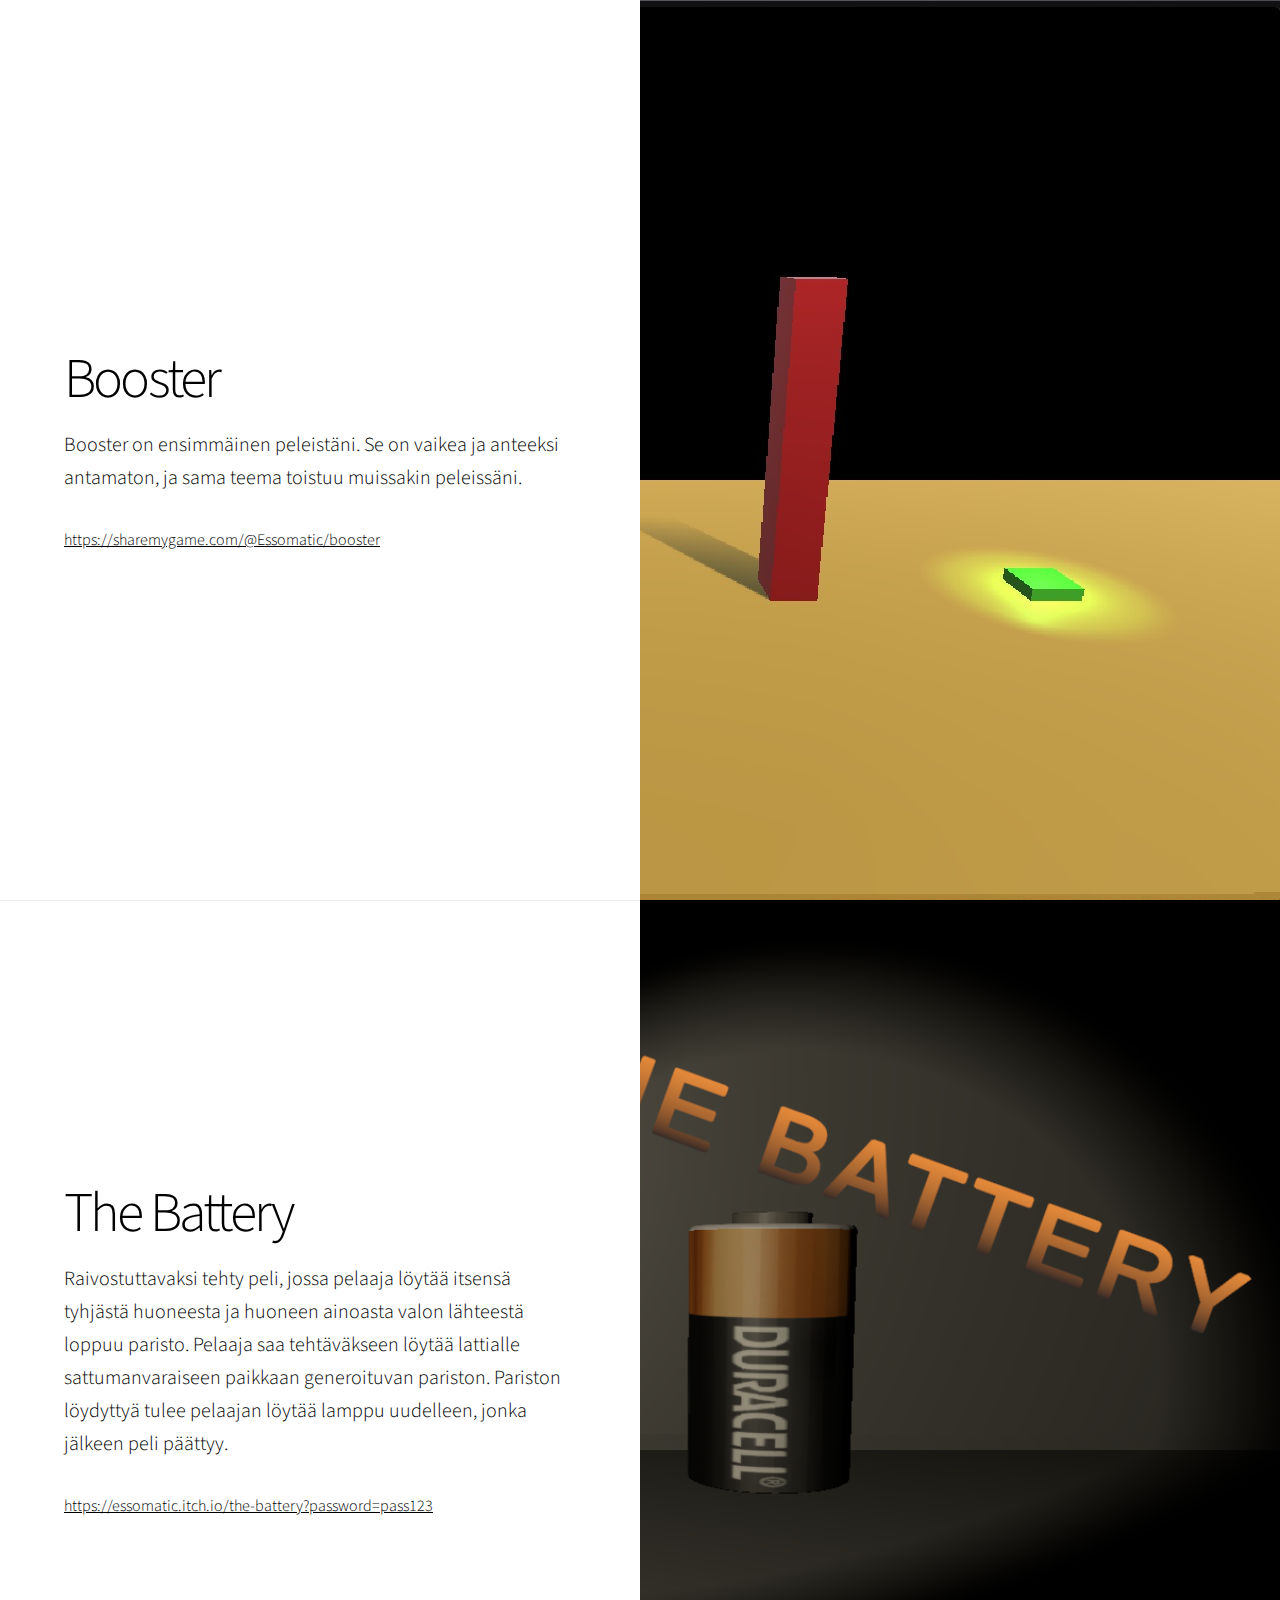
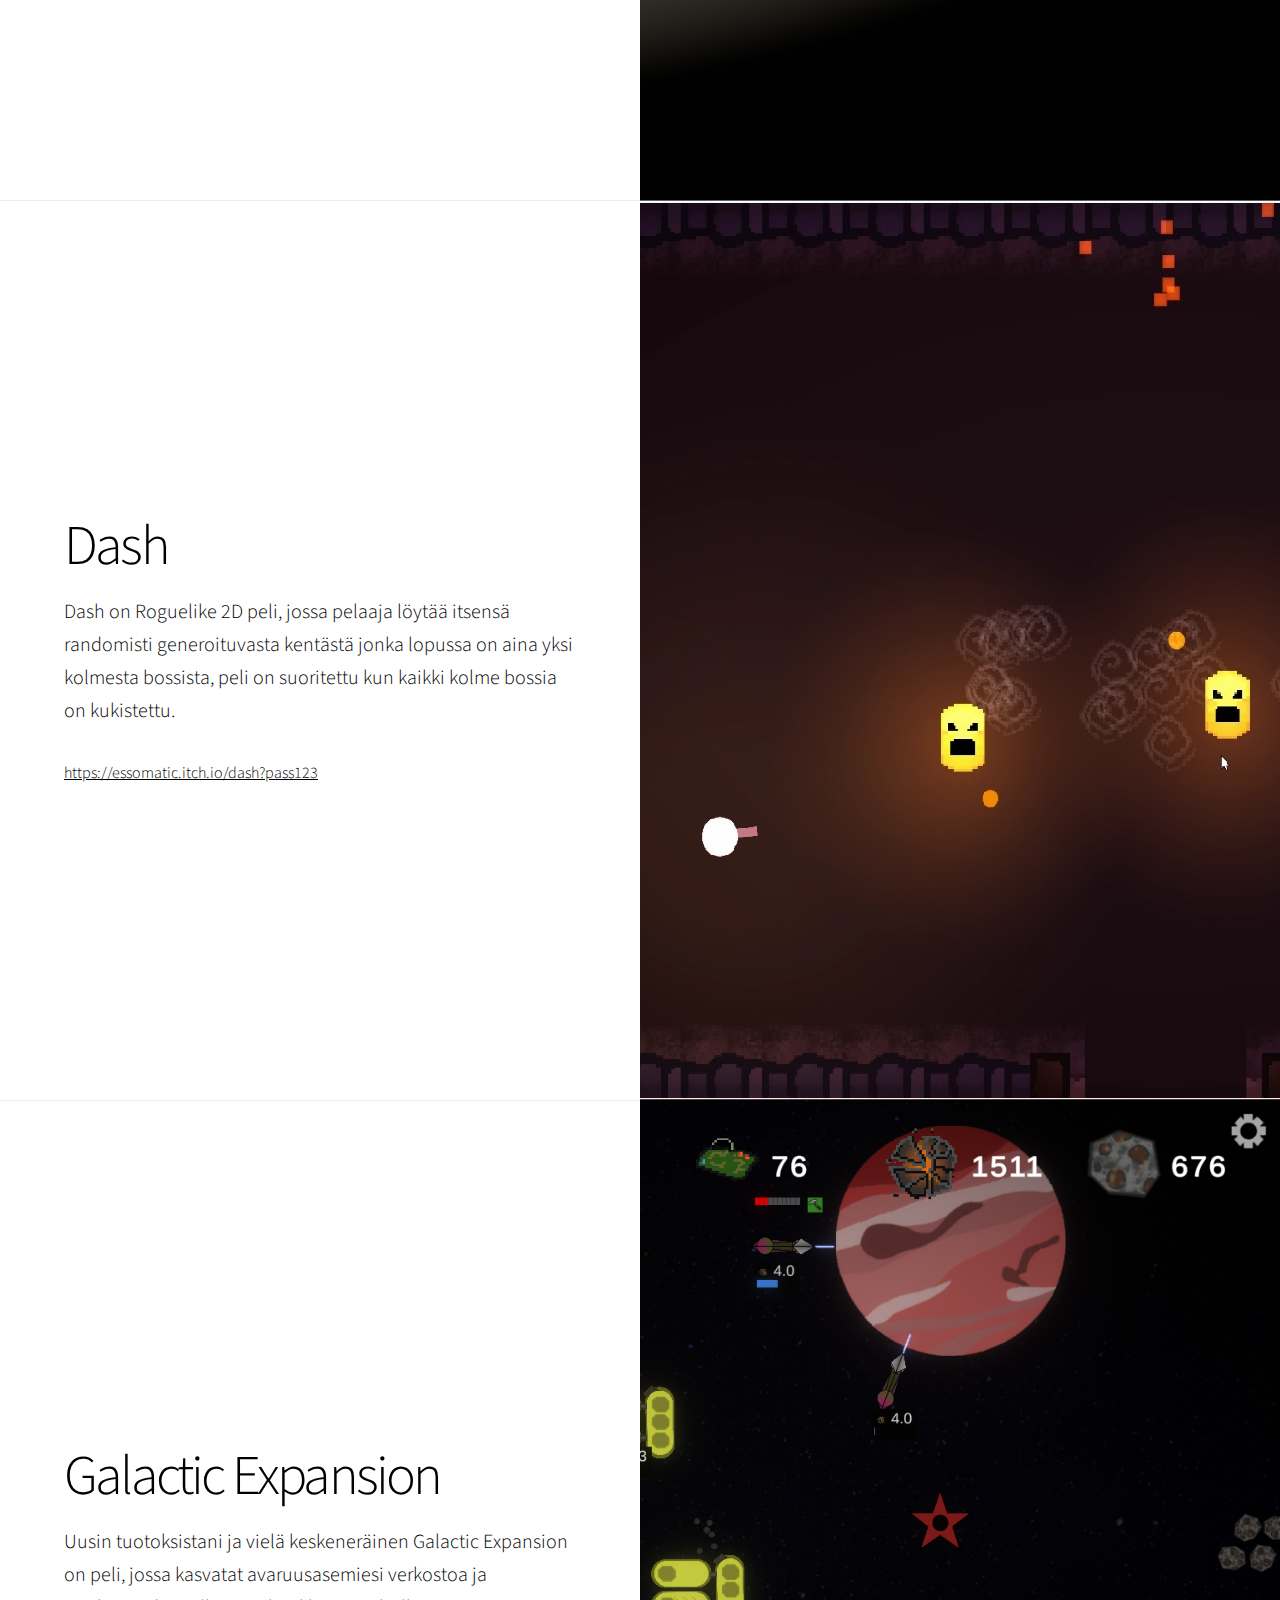
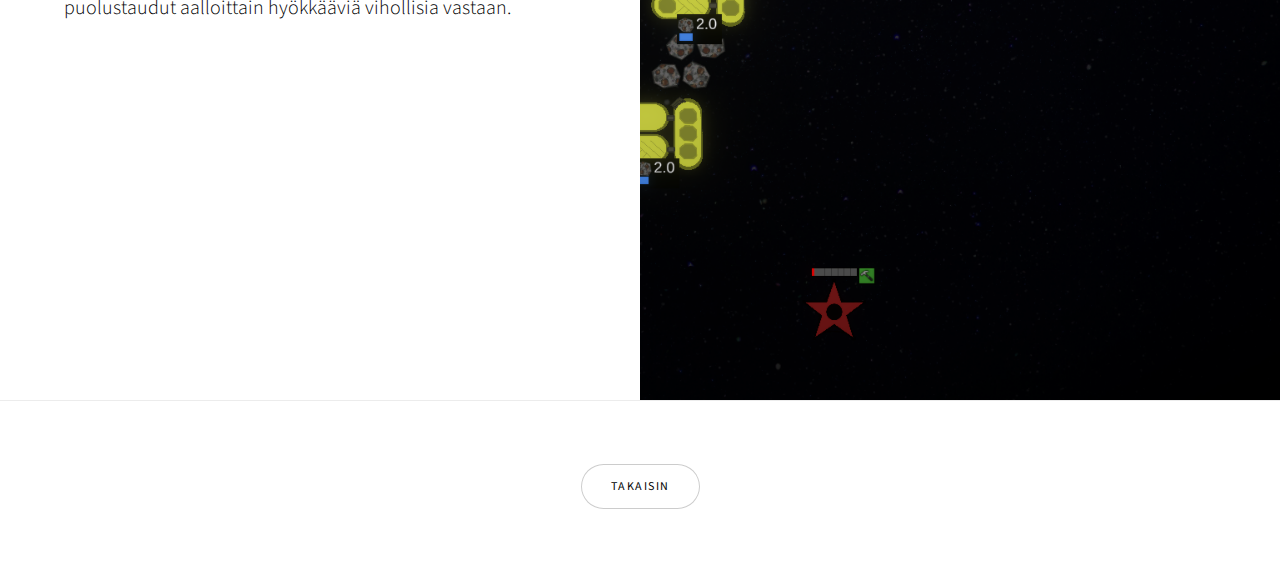
==== commit 4c142ed9: "Add files via upload" ====
--- a/Games.html
+++ b/Games.html
@@ -15,7 +15,7 @@
 					<section class="banner style1 orient-left content-align-left image-position-right fullscreen onload-image-fade-in onload-content-fade-right">
 						<div class="content">
 							<h1>Booster</h1>
-							<p class="major">Booster on ensimmäinen peleistäni. Se on vaikea ja anteeksi antamaton sama teema toistuu muissakin peleissäni.</p>
+							<p class="major">Booster on ensimmäinen peleistäni. Se on vaikea ja anteeksi antamaton, ja sama teema toistuu muissakin peleissäni.</p>
 							<a href="https://sharemygame.com/@Essomatic/booster">https://sharemygame.com/@Essomatic/booster</a>
 							<ul class="actions stacked">
 							</ul>
@@ -28,7 +28,7 @@
 					<section class="banner style1 orient-left content-align-left image-position-right fullscreen onload-image-fade-in onload-content-fade-right">
 						<div class="content">
 							<h1>The Battery</h1>
-							<p class="major">Raivostuttavaksi tehdy peli, jossa pelaaja löytää itsensä tyhjästä huoneesta ja huoneen ainoasta valon lähteestä loppuu paristo. Pelaajan saa tehtäväkseen löytyä lattialle sattumanvaraiseen paikkaan generoituvan pariston. Pariston löydyttyä tulee pelaajan löytää lamppu uudelleen, jonka jälkeen peli päättyy.</p>
+							<p class="major">Raivostuttavaksi tehty peli, jossa pelaaja löytää itsensä tyhjästä huoneesta ja huoneen ainoasta valon lähteestä loppuu paristo. Pelaaja saa tehtäväkseen löytää lattialle sattumanvaraiseen paikkaan generoituvan pariston. Pariston löydyttyä tulee pelaajan löytää lamppu uudelleen, jonka jälkeen peli päättyy.</p>
 							<a href="https://essomatic.itch.io/the-battery?password=pass123">https://essomatic.itch.io/the-battery?password=pass123</a>
 							<ul class="actions stacked">
 							</ul>
@@ -42,7 +42,7 @@
 					<section class="banner style1 orient-left content-align-left image-position-right fullscreen onload-image-fade-in onload-content-fade-right">
 						<div class="content">
 							<h1>Dash</h1>
-							<p class="major">Dash on Roguelike 2D peli, jossa pelaaja löytää itsensä Randomisti generoituvasta kentästä jonka lopussa on aina yksi kolmesta bossista, pelin on suoritettu kun kaikki kolme bossia on kukistettu.</p>
+							<p class="major">Dash on Roguelike 2D peli, jossa pelaaja löytää itsensä randomisti generoituvasta kentästä jonka lopussa on aina yksi kolmesta bossista, peli on suoritettu kun kaikki kolme bossia on kukistettu.</p>
 							<a href="https://essomatic.itch.io/dash?pass123">https://essomatic.itch.io/dash?pass123</a>
 							<ul class="actions stacked">
 							</ul>
@@ -55,7 +55,7 @@
 					<section class="banner style1 orient-left content-align-left image-position-right fullscreen onload-image-fade-in onload-content-fade-right">
 						<div class="content">
 							<h1>Galactic Expansion</h1>
-							<p class="major">Uusin tuotoksistani ja vielä kesken eräinen Galactic Expansion on peli jossa kasvatat avaruus asemiesi verkostoa ja puolustaudut aalloitain hyökkääviä vihollisia vastaan.  </p>
+							<p class="major">Uusin tuotoksistani ja vielä keskeneräinen Galactic Expansion on peli, jossa kasvatat avaruusasemiesi verkostoa ja puolustaudut aalloittain hyökkääviä vihollisia vastaan.  </p>
 							<ul class="actions stacked">
 							</ul>
 						</div>
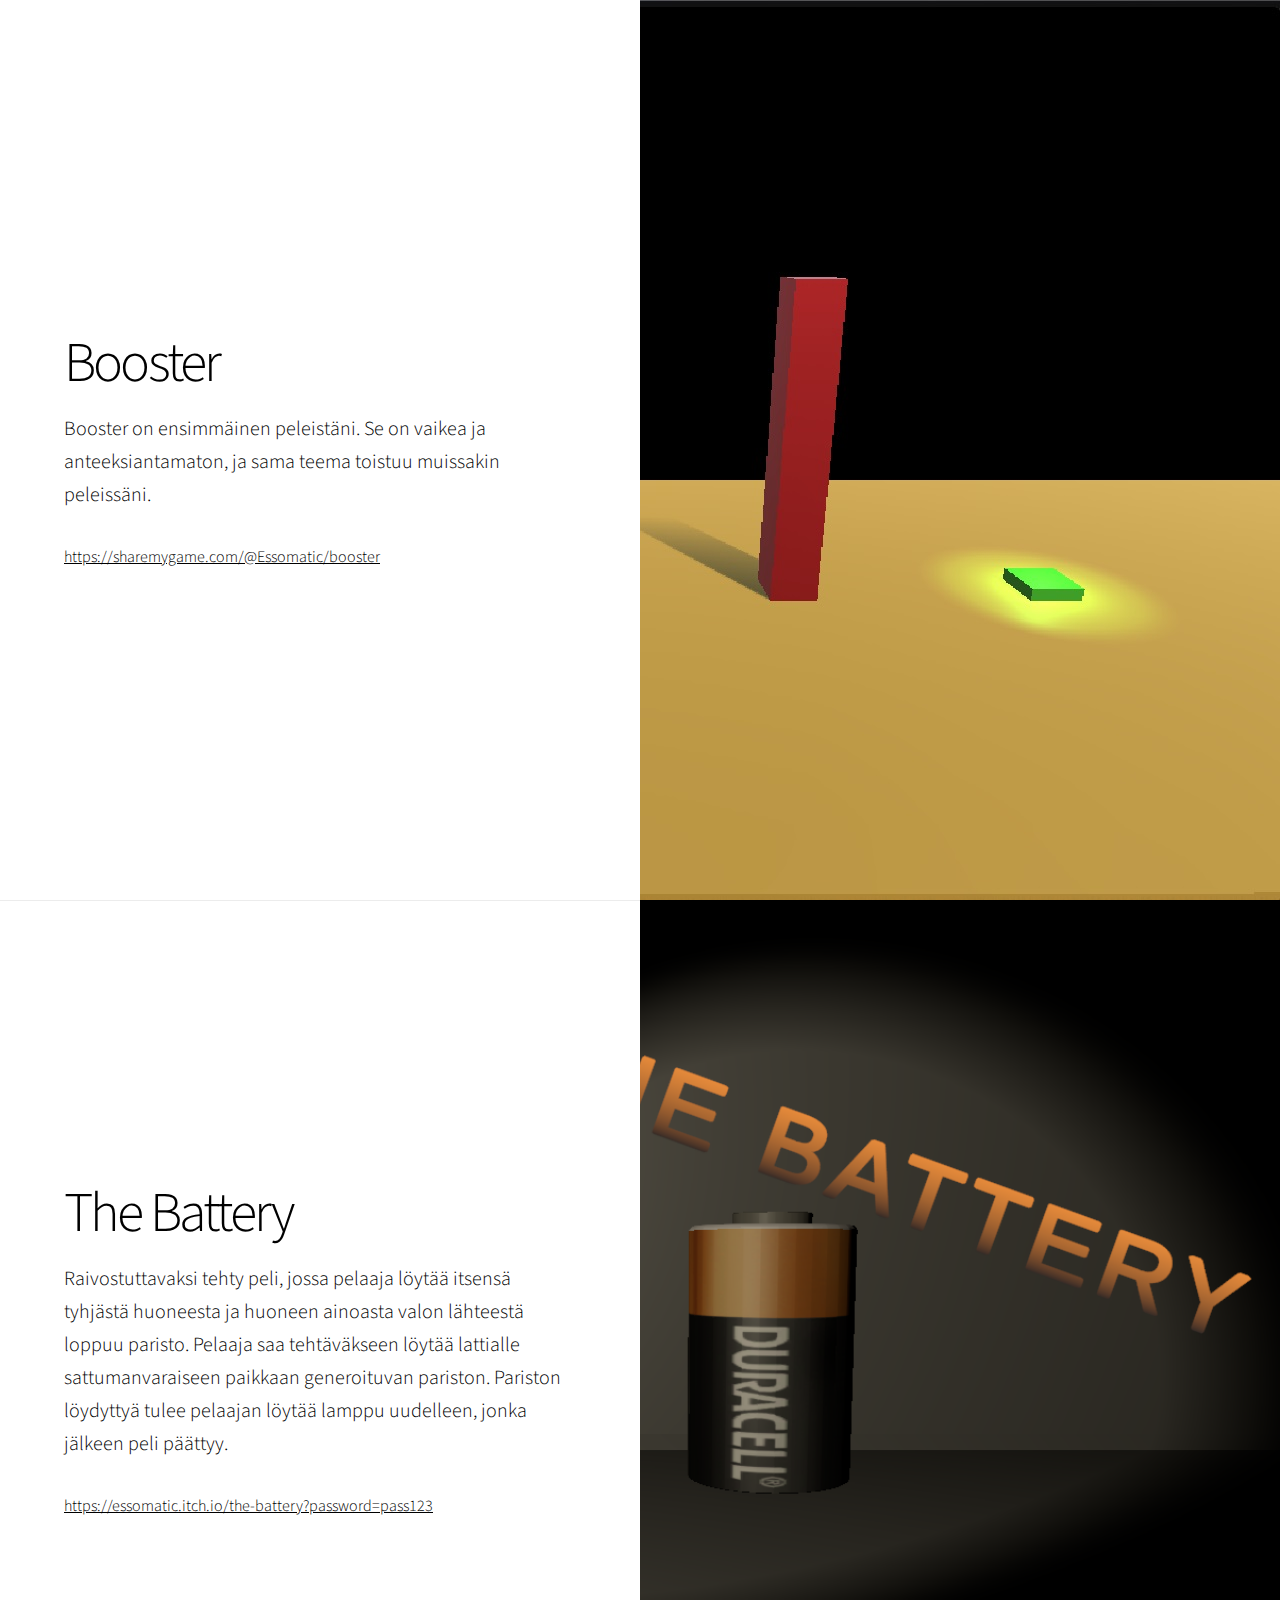
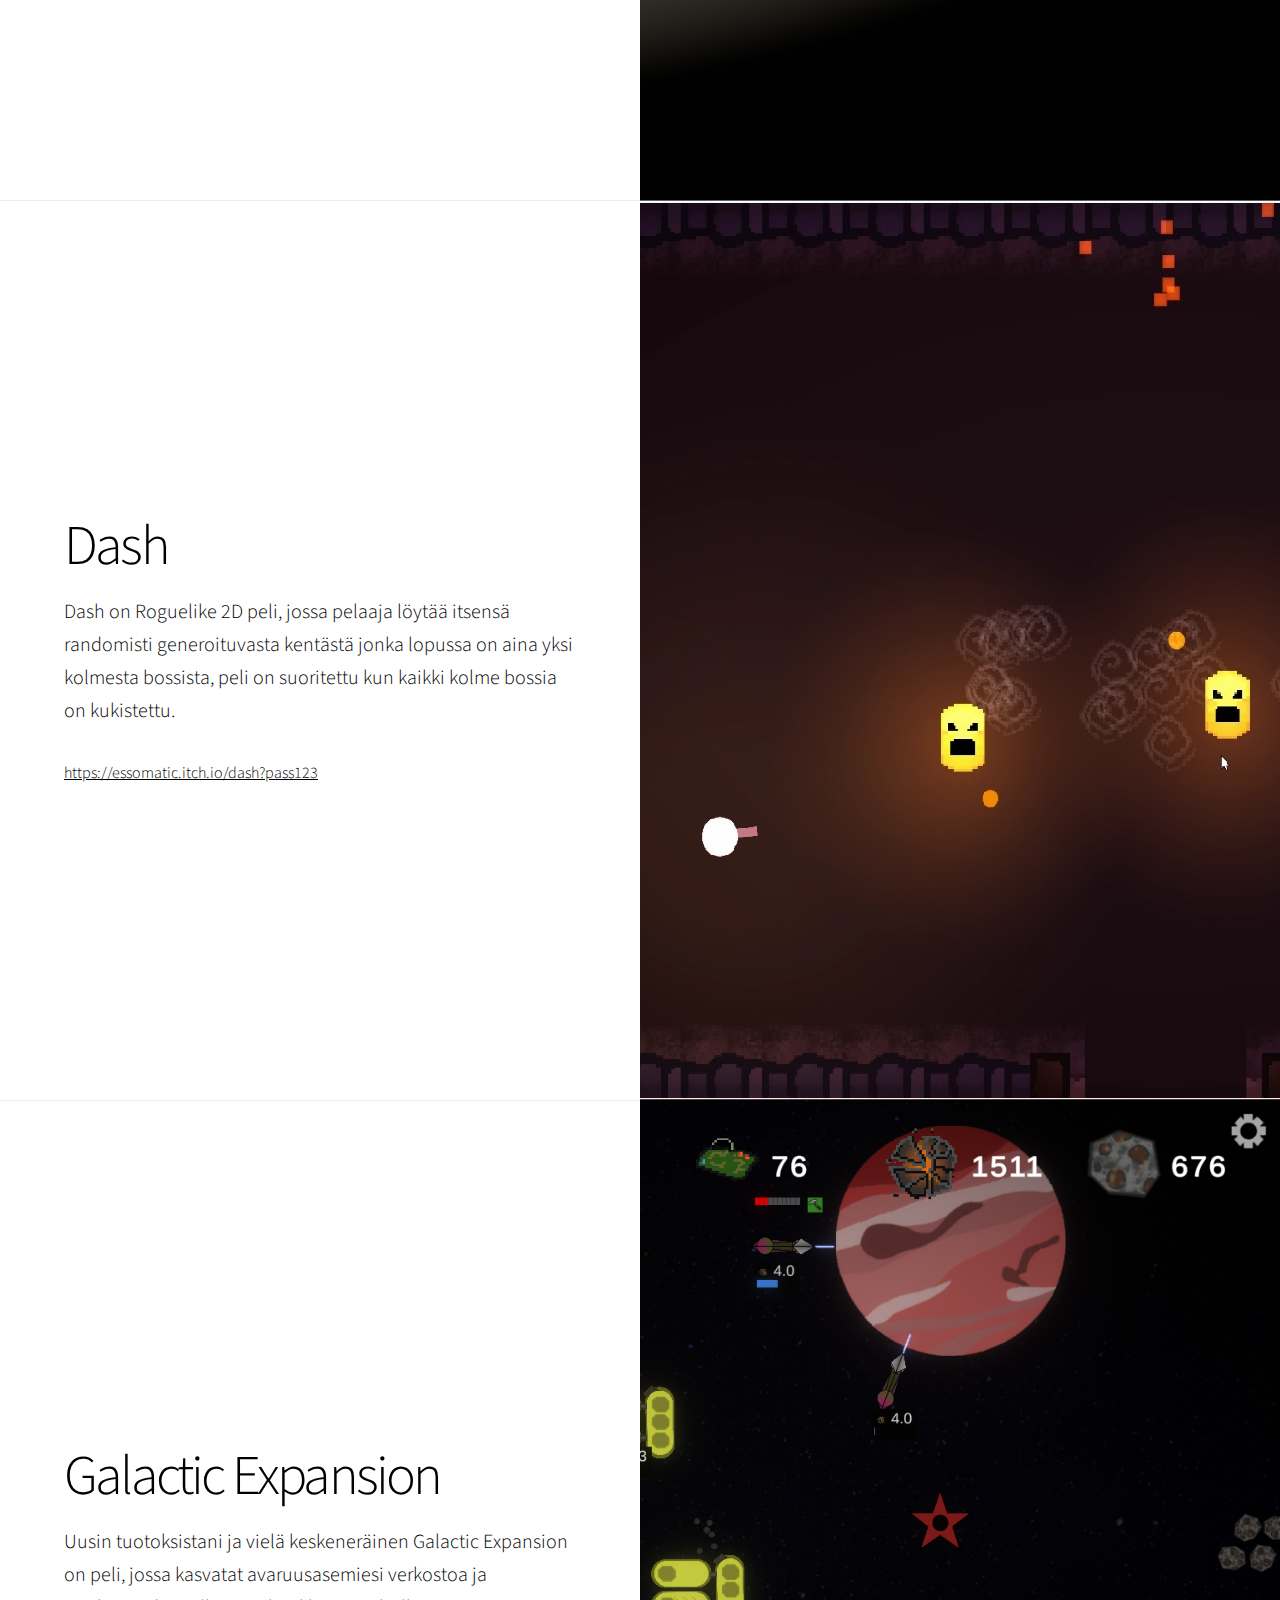
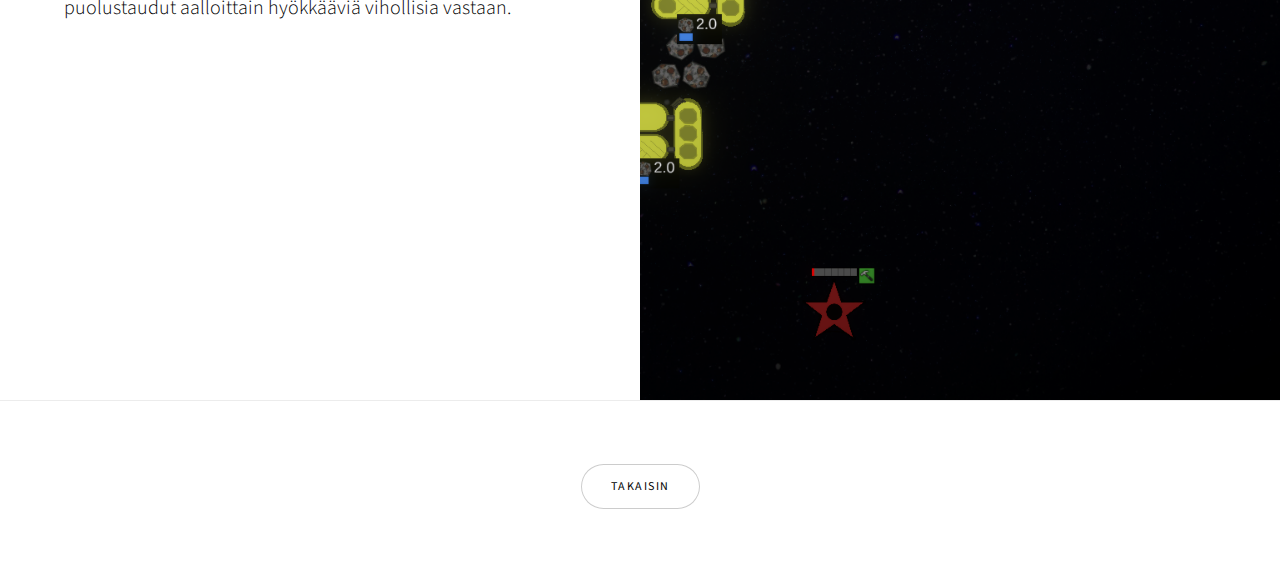
==== commit 8b27a203: "Add files via upload" ====
--- a/Games.html
+++ b/Games.html
@@ -15,7 +15,7 @@
 					<section class="banner style1 orient-left content-align-left image-position-right fullscreen onload-image-fade-in onload-content-fade-right">
 						<div class="content">
 							<h1>Booster</h1>
-							<p class="major">Booster on ensimmäinen peleistäni. Se on vaikea ja anteeksi antamaton, ja sama teema toistuu muissakin peleissäni.</p>
+							<p class="major">Booster on ensimmäinen peleistäni. Se on vaikea ja anteeksiantamaton, ja sama teema toistuu muissakin peleissäni.</p>
 							<a href="https://sharemygame.com/@Essomatic/booster">https://sharemygame.com/@Essomatic/booster</a>
 							<ul class="actions stacked">
 							</ul>
